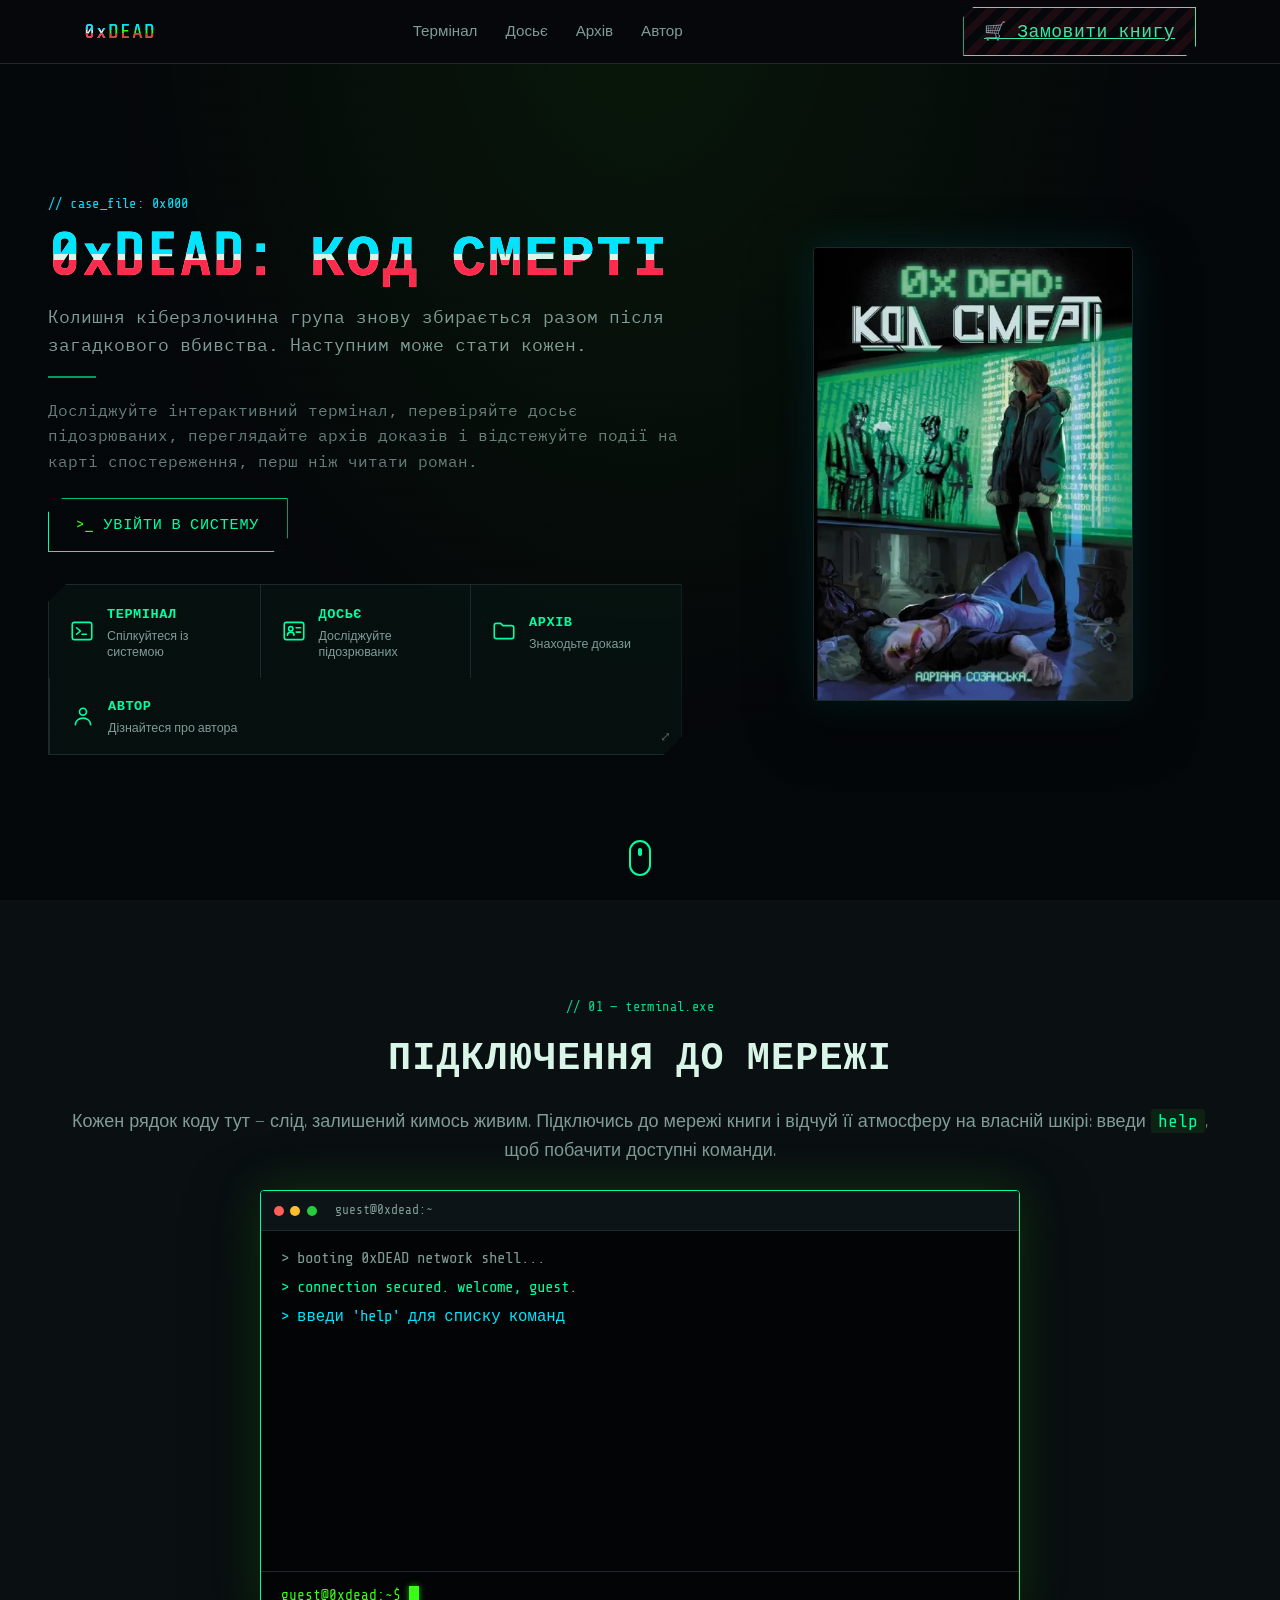
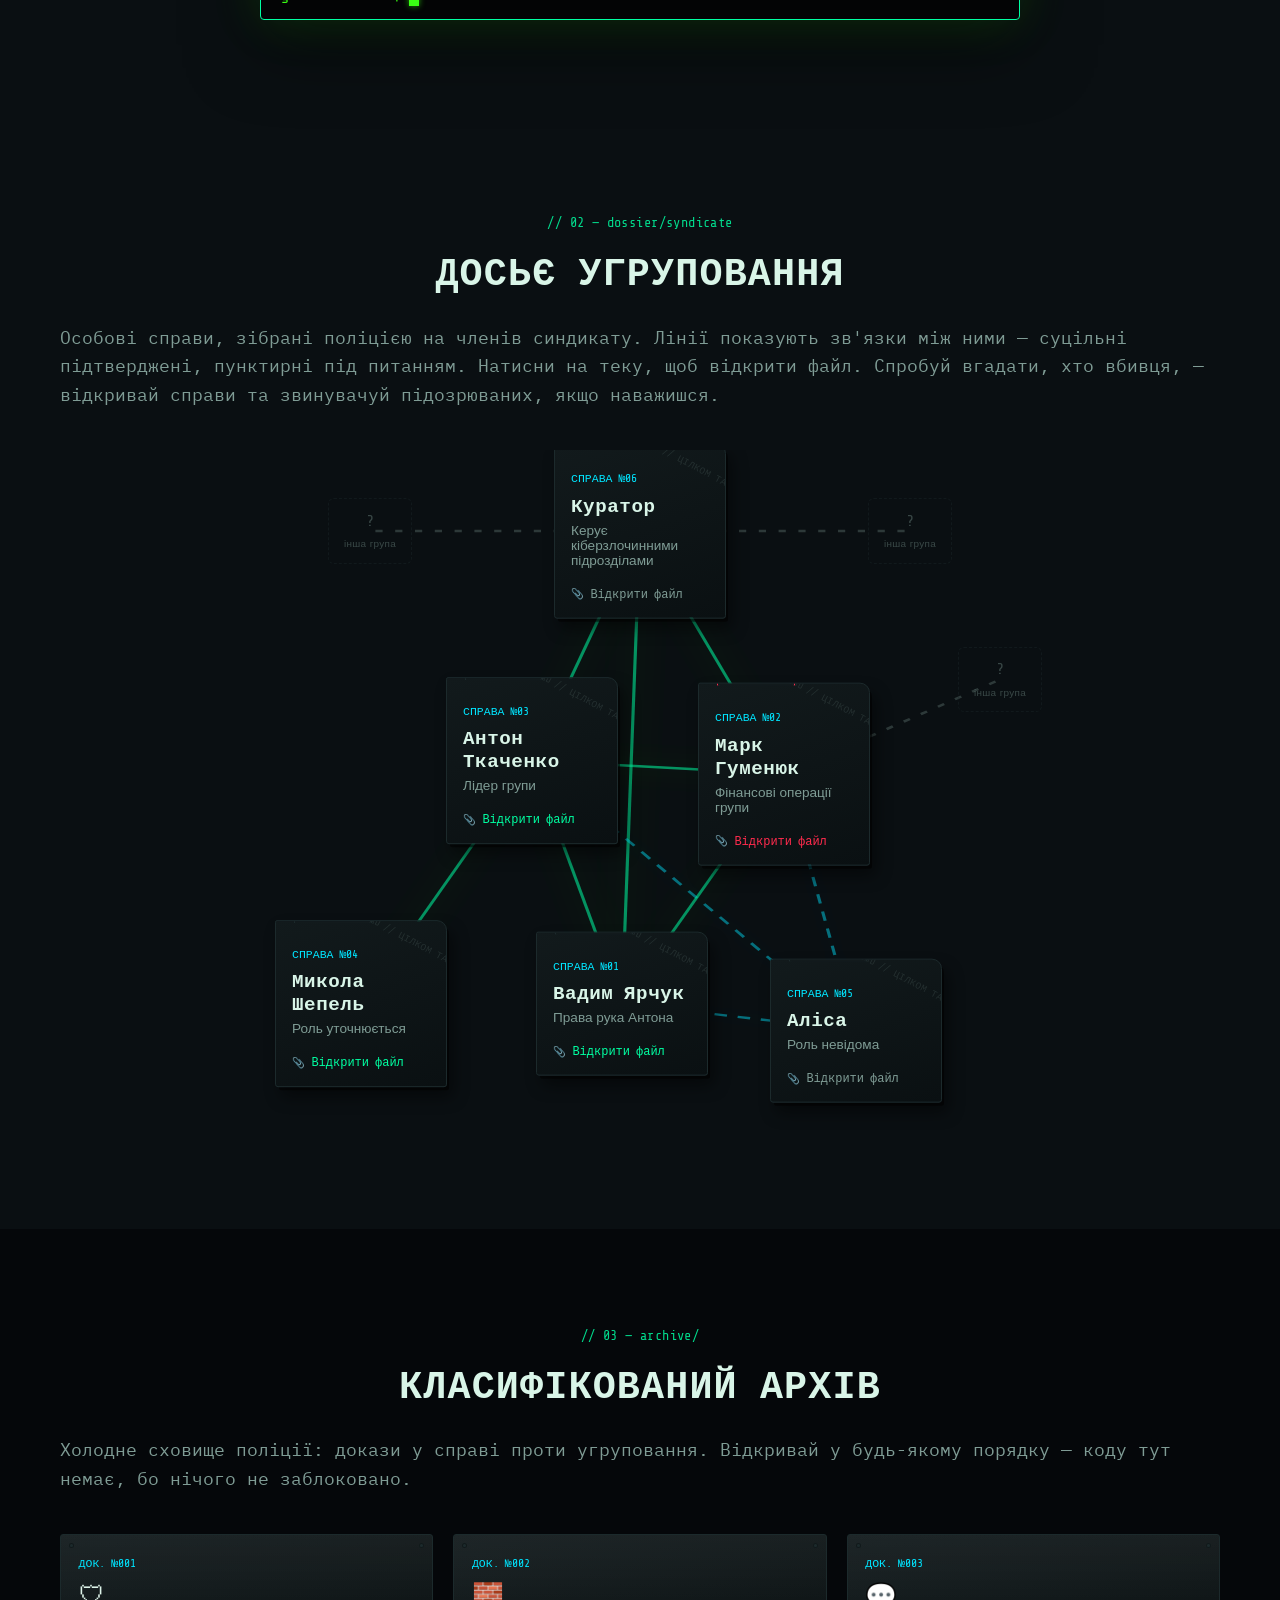
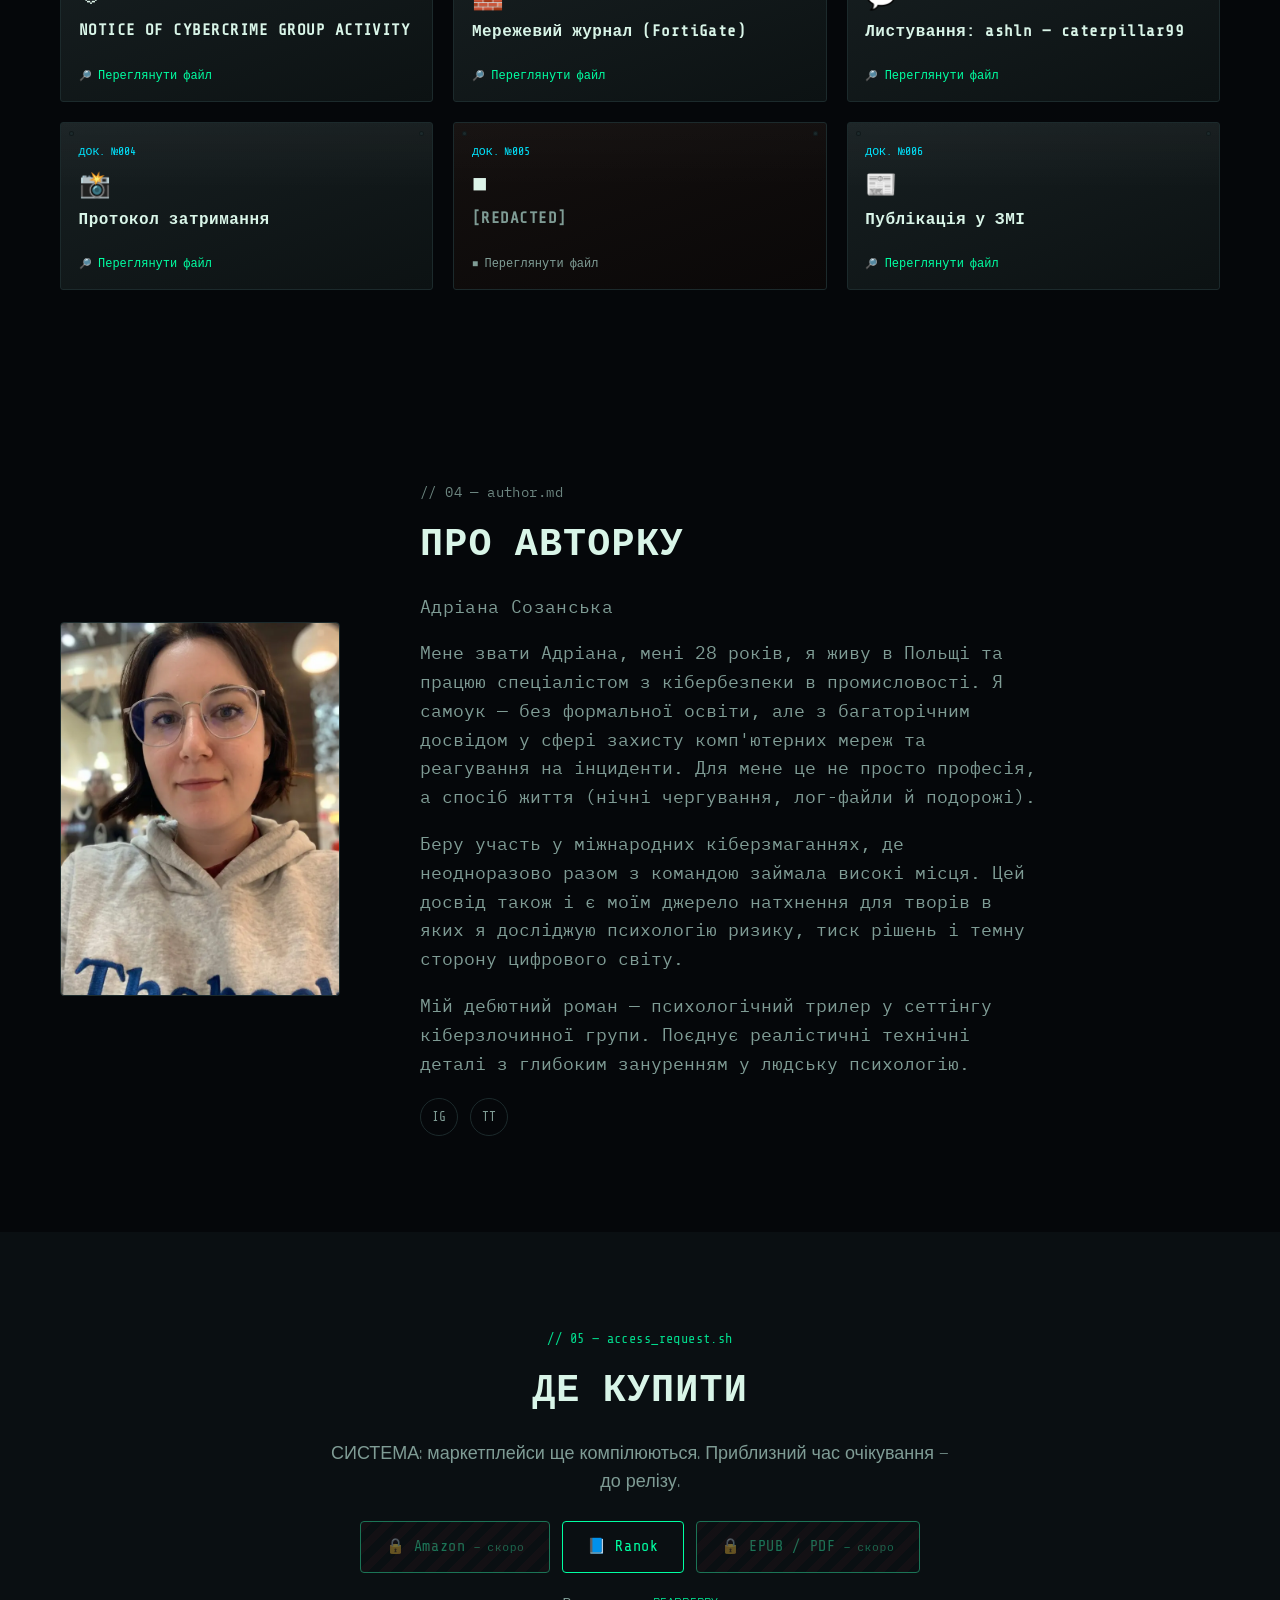
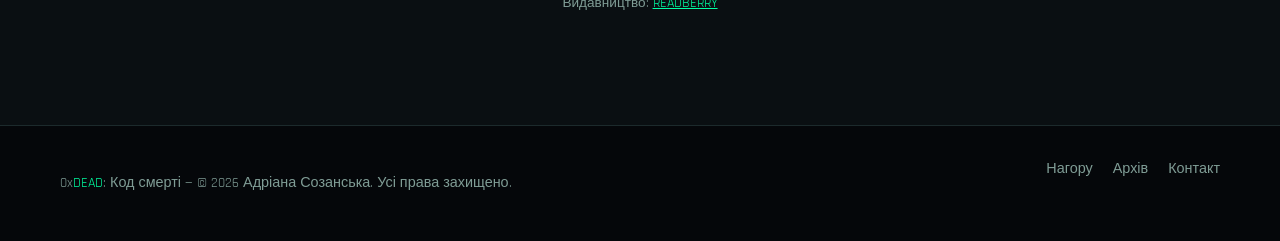
==== index.html @ 8b4f9c3a "Add favicon.ico, PNG, and apple-touch-icon alongside the SVG favicon Rasterized the existing favicon" ====
<!DOCTYPE html>
<html lang="uk">
<head>
<meta charset="UTF-8">
<meta name="viewport" content="width=device-width, initial-scale=1.0">
<title>0xDEAD: Код смерті — Адріана Созанська | Офіційний сайт</title>
<meta name="description" content="Офіційний сайт книги «0xDEAD: Код смерті» авторки Адріани Созанської — інтерактивний термінал, досьє підозрюваних, архів доказів.">

<link rel="canonical" href="https://adrianasozanska.github.io/0XDEAD/">

<meta property="og:type" content="website">
<meta property="og:locale" content="uk_UA">
<meta property="og:url" content="https://adrianasozanska.github.io/0XDEAD/">
<meta property="og:site_name" content="0xDEAD: Код смерті">
<meta property="og:title" content="0xDEAD: Код смерті — Адріана Созанська | Офіційний сайт">
<meta property="og:description" content="Офіційний сайт книги «0xDEAD: Код смерті» авторки Адріани Созанської — інтерактивний термінал, досьє підозрюваних, архів доказів.">
<meta property="og:image" content="https://adrianasozanska.github.io/0XDEAD/assets/img/cover_final.jpeg">

<meta name="twitter:card" content="summary_large_image">
<meta name="twitter:title" content="0xDEAD: Код смерті — Адріана Созанська | Офіційний сайт">
<meta name="twitter:description" content="Офіційний сайт книги «0xDEAD: Код смерті» авторки Адріани Созанської — інтерактивний термінал, досьє підозрюваних, архів доказів.">
<meta name="twitter:image" content="https://adrianasozanska.github.io/0XDEAD/assets/img/cover_final.jpeg">

<script type="application/ld+json">
{
  "@context": "https://schema.org",
  "@type": "Book",
  "name": "0xDEAD: Код смерті",
  "url": "https://adrianasozanska.github.io/0XDEAD/",
  "image": "https://adrianasozanska.github.io/0XDEAD/assets/img/cover_final.jpeg",
  "description": "Психологічний трилер у сеттінгу кіберзлочинної групи. Колишня кіберзлочинна група знову збирається разом після загадкового вбивства.",
  "inLanguage": "uk",
  "genre": "Psychological thriller",
  "author": {
    "@type": "Person",
    "name": "Адріана Созанська",
    "sameAs": [
      "https://www.instagram.com/adriana_sozanska/",
      "https://www.tiktok.com/@adriana_sozanska"
    ]
  },
  "publisher": {
    "@type": "Organization",
    "name": "READBERRY",
    "sameAs": "https://www.instagram.com/readberry_ua/"
  }
}
</script>

<link rel="icon" href="favicon.ico" sizes="any">
<link rel="icon" type="image/svg+xml" href="assets/img/favicon.svg">
<link rel="icon" type="image/png" sizes="32x32" href="assets/img/icon-32.png">
<link rel="icon" type="image/png" sizes="512x512" href="assets/img/icon-512.png">
<link rel="apple-touch-icon" href="assets/img/apple-touch-icon.png">
<link rel="preconnect" href="https://fonts.googleapis.com">
<link rel="preconnect" href="https://fonts.gstatic.com" crossorigin>
<!-- Loaded non-render-blocking: media="print" doesn't apply to screen
     rendering, so the browser fetches it without blocking first paint,
     then onload flips it to "all" once it's ready. display=swap in the
     URL means fallback fonts show immediately either way. -->
<link rel="stylesheet" href="https://fonts.googleapis.com/css2?family=Share+Tech+Mono&family=Rajdhani:wght@400;500;600;700&family=IBM+Plex+Mono:wght@400;500;600&display=swap" media="print" onload="this.media='all'">
<noscript><link rel="stylesheet" href="https://fonts.googleapis.com/css2?family=Share+Tech+Mono&family=Rajdhani:wght@400;500;600;700&family=IBM+Plex+Mono:wght@400;500;600&display=swap"></noscript>
<link rel="stylesheet" href="assets/css/style.css">
</head>
<body>

<a class="skip-link" href="#main">Skip to content</a>

<header class="site-header">
  <nav class="nav" aria-label="Primary">
    <a class="nav__brand glitch" href="#top" data-text="0xDEAD">0x<span>DEAD</span></a>

    <button class="nav__toggle" id="navToggle" aria-expanded="false" aria-controls="navMenu" aria-label="Toggle menu">
      <span></span><span></span><span></span>
    </button>

    <div class="nav__menu" id="navMenu">
      <ul class="nav__links">
        <li><a href="#terminal">Термінал</a></li>
        <li><a href="#dossier">Досьє</a></li>
        <li><a href="#archive">Архів</a></li>
        <li><a href="#author">Автор</a></li>
      </ul>
      <a class="nav__cta is-locked" href="#buy" title="Доступ обмежено до релізу">🛒 Замовити книгу</a>
    </div>
  </nav>
</header>

<main id="main">

  <!-- HERO -->
  <section class="hero" id="top">
    <canvas class="hero__rain" id="rainCanvas" aria-hidden="true"></canvas>
    <div class="hero__scanlines" aria-hidden="true"></div>

    <div class="hero__content">
      <p class="hero__eyebrow">// case_file: 0x000</p>
      <h1 class="glitch" data-text="0xDEAD: КОД СМЕРТІ">0xDEAD: КОД СМЕРТІ</h1>
      <p class="hero__blurb">Колишня кіберзлочинна група знову збирається разом після загадкового вбивства. Наступним може стати кожен.</p>
      <hr class="hero__divider">
      <p class="hero__hint">Досліджуйте інтерактивний термінал, перевіряйте досьє підозрюваних, переглядайте архів доказів і відстежуйте події на карті спостереження, перш ніж читати роман.</p>
      <div class="hero__actions">
        <a href="#terminal" class="hero__cta"><span class="hero__cta-prompt">&gt;_</span> УВІЙТИ В СИСТЕМУ</a>
      </div>

      <div class="hero__features">
        <a class="hero__feature" href="#terminal">
          <svg class="hero__feature-icon" viewBox="0 0 24 24" fill="none" stroke="currentColor" stroke-width="1.5" stroke-linecap="round" stroke-linejoin="round" aria-hidden="true">
            <rect x="3" y="4" width="18" height="16" rx="2"></rect>
            <polyline points="7 9 10.5 12 7 15"></polyline>
            <line x1="12" y1="15" x2="16" y2="15"></line>
          </svg>
          <span class="hero__feature-text">
            <strong>Термінал</strong>
            <small>Спілкуйтеся із системою</small>
          </span>
        </a>
        <a class="hero__feature" href="#dossier">
          <svg class="hero__feature-icon" viewBox="0 0 24 24" fill="none" stroke="currentColor" stroke-width="1.5" stroke-linecap="round" stroke-linejoin="round" aria-hidden="true">
            <rect x="3" y="4" width="18" height="16" rx="2"></rect>
            <circle cx="9" cy="10" r="2"></circle>
            <path d="M6 16c0-1.8 1.4-3 3-3s3 1.2 3 3"></path>
            <line x1="14" y1="9" x2="18" y2="9"></line>
            <line x1="14" y1="13" x2="18" y2="13"></line>
          </svg>
          <span class="hero__feature-text">
            <strong>Досьє</strong>
            <small>Досліджуйте підозрюваних</small>
          </span>
        </a>
        <a class="hero__feature" href="#archive">
          <svg class="hero__feature-icon" viewBox="0 0 24 24" fill="none" stroke="currentColor" stroke-width="1.5" stroke-linecap="round" stroke-linejoin="round" aria-hidden="true">
            <path d="M3 7a2 2 0 0 1 2-2h4l2 2h8a2 2 0 0 1 2 2v8a2 2 0 0 1-2 2H5a2 2 0 0 1-2-2z"></path>
          </svg>
          <span class="hero__feature-text">
            <strong>Архів</strong>
            <small>Знаходьте докази</small>
          </span>
        </a>
        <a class="hero__feature" href="#author">
          <svg class="hero__feature-icon" viewBox="0 0 24 24" fill="none" stroke="currentColor" stroke-width="1.5" stroke-linecap="round" stroke-linejoin="round" aria-hidden="true">
            <circle cx="12" cy="8" r="3.2"></circle>
            <path d="M5 20c0-3.5 3-6 7-6s7 2.5 7 6"></path>
          </svg>
          <span class="hero__feature-text">
            <strong>Автор</strong>
            <small>Дізнайтеся про автора</small>
          </span>
        </a>
      </div>
    </div>

    <div class="hero__cover">
      <div class="cover-frame">
        <picture>
          <source
            srcset="assets/img/cover_final-520.webp 520w, assets/img/cover_final.webp 692w"
            sizes="min(320px, 70vw)"
            type="image/webp">
          <img src="assets/img/cover_final.jpeg" alt="Обкладинка книги 0xDEAD: Код смерті" width="692" height="984" fetchpriority="high">
        </picture>
      </div>
    </div>

    <a class="hero__scroll" href="#terminal" aria-label="Прокрутити вниз">
      <span></span>
    </a>
  </section>

  <!-- TERMINAL -->
  <section class="section section--dark terminal-section" id="terminal">
    <div class="section__inner">
      <p class="section__eyebrow">// 01 — terminal.exe</p>
      <h2 class="section__title">Підключення до мережі</h2>
      <p class="section__lede lede--wide">Кожен рядок коду тут — слід, залишений кимось живим. Підключись до мережі книги і відчуй її атмосферу на власній шкірі: введи <code>help</code>, щоб побачити доступні команди.</p>

      <div class="terminal terminal--featured" id="terminal-window">
        <div class="terminal__bar">
          <span class="terminal__dot terminal__dot--r"></span>
          <span class="terminal__dot terminal__dot--y"></span>
          <span class="terminal__dot terminal__dot--g"></span>
          <span class="terminal__title">guest@0xdead:~</span>
        </div>
        <div class="terminal__body" id="terminalBody" tabindex="0"></div>
        <form class="terminal__form" id="terminalForm" autocomplete="off">
          <span class="terminal__prompt" id="terminalPrompt">guest@0xdead:~$</span>
          <span class="terminal__cursor" id="terminalCursor" aria-hidden="true"></span>
          <input class="terminal__input" id="terminalInput" type="text" aria-label="Термінальна команда" spellcheck="false">
        </form>
      </div>
    </div>
  </section>

  <!-- DOSSIER -->
  <section class="section section--dark" id="dossier">
    <div class="section__inner">
      <p class="section__eyebrow">// 02 — dossier/syndicate</p>
      <h2 class="section__title">Досьє угруповання</h2>
      <p class="section__lede lede--mono lede--wide">Особові справи, зібрані поліцією на членів синдикату. Лінії показують зв'язки між ними — суцільні підтверджені, пунктирні під питанням. Натисни на теку, щоб відкрити файл. Спробуй вгадати, хто вбивця, — відкривай справи та звинувачуй підозрюваних, якщо наважишся.</p>

      <div class="dossier-net" id="dossierNet">
        <div class="dossier-net__stage">
          <svg class="dossier-net__svg" id="dossierNetSvg" viewBox="0 0 100 100" preserveAspectRatio="none" aria-hidden="true"></svg>
          <div class="dossier-net__nodes" id="dossierGrid"></div>
        </div>
      </div>
    </div>
  </section>

  <!-- ARCHIVE -->
  <section class="section" id="archive">
    <div class="section__inner">
      <p class="section__eyebrow">// 03 — archive/</p>
      <h2 class="section__title">Класифікований архів</h2>
      <p class="section__lede lede--mono lede--wide">Холодне сховище поліції: докази у справі проти угруповання. Відкривай у будь-якому порядку — коду тут немає, бо нічого не заблоковано.</p>

      <div class="archive-grid" id="archiveGrid"></div>
    </div>
  </section>

  <div class="archive-modal" id="archiveModal">
    <div class="archive-modal__backdrop" id="archiveBackdrop"></div>
    <div class="archive-modal__panel" id="archivePanel" role="dialog" aria-modal="true" tabindex="-1">
      <button class="archive-modal__close" id="archiveClose" aria-label="Закрити файл">✕</button>
      <button class="archive-modal__nav archive-modal__nav--prev" id="archivePrev" aria-label="Попередній файл">‹</button>
      <button class="archive-modal__nav archive-modal__nav--next" id="archiveNext" aria-label="Наступний файл">›</button>
      <div class="archive-modal__content" id="archiveModalContent"></div>
    </div>
  </div>

  <div class="dossier-modal" id="dossierModal">
    <div class="dossier-modal__backdrop" id="dossierBackdrop"></div>
    <div class="dossier-modal__panel" id="dossierPanel" role="dialog" aria-modal="true" tabindex="-1">
      <button class="dossier-modal__close" id="dossierClose" aria-label="Закрити файл">✕</button>
      <button class="dossier-modal__nav dossier-modal__nav--prev" id="dossierPrev" aria-label="Попередній файл">‹</button>
      <button class="dossier-modal__nav dossier-modal__nav--next" id="dossierNext" aria-label="Наступний файл">›</button>
      <div class="dossier-modal__content" id="dossierModalContent"></div>
    </div>
  </div>

  <div class="accuse-modal" id="accuseModal">
    <div class="accuse-modal__backdrop" id="accuseBackdrop"></div>
    <div class="accuse-modal__panel" id="accusePanel" role="dialog" aria-modal="true" tabindex="-1">
      <button class="accuse-modal__close" id="accuseClose" aria-label="Закрити">✕</button>
      <div class="accuse-modal__step" id="accuseStepConfirm">
        <p class="accuse-modal__eyebrow">// citizen_report.sh</p>
        <h3 class="accuse-modal__title">Подати сигнал про підозру?</h3>
        <p class="accuse-modal__text">Ти впевнений(-а), що <strong id="accuseSuspectName">цей підозрюваний</strong> — вбивця?</p>
        <div class="accuse-modal__actions">
          <button type="button" class="btn btn--primary" id="accuseYes">Так, це він(-вона)</button>
          <button type="button" class="btn btn--ghost" id="accuseNo">Ні, відміна</button>
        </div>
      </div>
      <div class="accuse-modal__step" id="accuseStepResult" hidden>
        <p class="accuse-modal__eyebrow">// system.response</p>
        <h3 class="accuse-modal__title">Не так швидко.</h3>
        <p class="accuse-modal__text">Думаєш, розкрити цю справу так просто? Правду дізнаєшся лише одним способом.</p>
        <a href="#buy" class="btn btn--primary is-locked" id="accuseBuyLink" title="Доступ обмежено до релізу">🔒 Дізнатися правду — замовити книгу</a>
      </div>
    </div>
  </div>

  <div class="file-modal" id="fileModal">
    <div class="file-modal__backdrop" id="fileBackdrop"></div>
    <div class="file-modal__panel" id="filePanel" role="dialog" aria-modal="true" tabindex="-1">
      <button class="file-modal__close" id="fileClose" aria-label="Закрити файл">✕</button>
      <div class="file-modal__header">
        <span class="file-modal__eyebrow" id="fileEyebrow">// recovered file</span>
        <h3 class="file-modal__title" id="fileTitle"></h3>
      </div>
      <div class="file-modal__body" id="fileBody"></div>
    </div>
  </div>

  <div class="map-modal" id="mapModal">
    <div class="map-modal__backdrop" id="mapBackdrop"></div>
    <div class="map-modal__panel" id="mapPanel" role="dialog" aria-modal="true" tabindex="-1">
      <button class="map-modal__close" id="mapClose" aria-label="Закрити карту">✕</button>
      <div class="map-modal__header">
        <span class="map-modal__eyebrow">// mapa.sys — мережа спостереження</span>
        <h3 class="map-modal__title" id="mapTitle">Україна</h3>
        <button class="map-modal__back" id="mapBack" hidden>‹ Назад до карти країни</button>
      </div>
      <div class="map-modal__stage" id="mapStage"></div>
      <p class="map-info" id="mapInfo">Обери місто на карті, щоб наблизити його.</p>
    </div>
  </div>

  <!-- AUTHOR -->
  <section class="section" id="author">
    <div class="section__inner section__inner--split">
      <div class="author__portrait">
        <div class="author__portrait-frame" role="img" aria-label="Портрет авторки — Адріана Созанська"></div>
      </div>
      <div class="author__bio">
        <p class="section__eyebrow">// 04 — author.md</p>
        <h2 class="section__title">Про авторку</h2>
        <p class="author__name">Адріана Созанська</p>
        <p>Мене звати Адріана, мені 28 років, я живу в Польщі та працюю спеціалістом з кібербезпеки в промисловості. Я самоук — без формальної освіти, але з багаторічним досвідом у сфері захисту комп'ютерних мереж та реагування на інциденти. Для мене це не просто професія, а спосіб життя (нічні чергування, лог-файли й подорожі).</p>
        <p>Беру участь у міжнародних кіберзмаганнях, де неодноразово разом з командою займала високі місця. Цей досвід також і є моїм джерело натхнення для творів в яких я досліджую психологію ризику, тиск рішень і темну сторону цифрового світу.</p>
        <p>Мій дебютний роман — психологічний трилер у сеттінгу кіберзлочинної групи. Поєднує реалістичні технічні деталі з глибоким зануренням у людську психологію.</p>
        <div class="author__socials">
          <a href="https://www.instagram.com/adriana_sozanska/" aria-label="Instagram" target="_blank" rel="noopener">IG</a>
          <a href="https://www.tiktok.com/@adriana_sozanska" aria-label="TikTok" target="_blank" rel="noopener">TT</a>
        </div>
      </div>
    </div>
  </section>

  <!-- BUY -->
  <section class="section section--dark" id="buy">
    <div class="section__inner section__inner--center">
      <p class="section__eyebrow">// 05 — access_request.sh</p>
      <h2 class="section__title">Де купити</h2>
      <p class="section__lede">СИСТЕМА: маркетплейси ще компілюються. Приблизний час очікування — до релізу.</p>

      <div class="buy-links">
        <span class="btn btn--ghost btn--disabled is-locked" title="Доступ обмежено до релізу">🔒 Amazon <small>— скоро</small></span>
        <a href="https://www.ranok.com.ua/author/sozanska-adriana-6198.html?srsltid=AYCX9vKYWxGr4-RaDvSctpb7IGcSvH8eP-a-mn5FgnQ5Kt4bJjhAzZmU" class="btn btn--ghost" target="_blank" rel="noopener">📘 Ranok</a>
        <span class="btn btn--ghost btn--disabled is-locked" title="Доступ обмежено до релізу">🔒 EPUB / PDF <small>— скоро</small></span>
      </div>
      <p class="buy-publisher">Видавництво: <a href="https://www.instagram.com/readberry_ua/" target="_blank" rel="noopener">READBERRY</a></p>
    </div>
  </section>

</main>

<footer class="site-footer">
  <div class="site-footer__inner">
    <p>0x<span>DEAD</span>: Код смерті — © 2026 Адріана Созанська. Усі права захищено.</p>
    <div class="site-footer__links">
      <a href="#top">Нагору</a>
      <a href="#archive">Архів</a>
      <a href="#buy">Контакт</a>
    </div>
  </div>
</footer>

<script src="assets/js/archive-data.js"></script>
<script src="assets/js/dossier-data.js"></script>
<script src="assets/js/map-data.js"></script>
<script src="assets/js/game-data.js"></script>
<script src="assets/js/main.js"></script>
</body>
</html>
---- assets/css/style.css ----
/* ==========================================================================
   0xDEAD — promo site styles
   ========================================================================== */

:root {
  --bg: #05070a;
  --bg-alt: #0a0f12;
  --panel: #0d1417;
  --panel-border: #1c2a2c;
  --text: #d9f5e8;
  --text-dim: #7f9c95;
  --green: #39ff14;
  --green-soft: #00ffa2;
  --cyan: #00e5ff;
  --red: #ff2b4d;
  --font-display: 'Share Tech Mono', 'Courier New', monospace;
  --font-body: 'Rajdhani', 'Segoe UI', sans-serif;
  --radius: 4px;
  --max-width: 1160px;
  --nav-height: 64px;
}

*, *::before, *::after { box-sizing: border-box; }

html { scroll-behavior: smooth; scroll-padding-top: var(--nav-height); }

@media (prefers-reduced-motion: reduce) {
  html { scroll-behavior: auto; }
  *, *::before, *::after {
    animation-duration: 0.001ms !important;
    animation-iteration-count: 1 !important;
    transition-duration: 0.001ms !important;
    scroll-behavior: auto !important;
  }
}

body {
  margin: 0;
  background: var(--bg);
  color: var(--text);
  font-family: var(--font-body);
  font-size: 18px;
  line-height: 1.6;
  -webkit-font-smoothing: antialiased;
}

body.no-scroll { overflow: hidden; }

h1, h2, h3, .nav__brand, .section__eyebrow, .hero__eyebrow {
  font-family: var(--font-display);
  letter-spacing: 0.03em;
}

a { color: var(--green-soft); }

img { max-width: 100%; display: block; }

code {
  font-family: var(--font-display);
  background: rgba(57, 255, 20, 0.08);
  color: var(--green-soft);
  padding: 0.1em 0.4em;
  border-radius: 3px;
}

.sr-only {
  position: absolute;
  width: 1px; height: 1px;
  padding: 0; margin: -1px;
  overflow: hidden;
  clip: rect(0,0,0,0);
  white-space: nowrap; border: 0;
}

.skip-link {
  position: absolute;
  left: -999px;
  top: 0;
  background: var(--green);
  color: #000;
  padding: 0.6em 1em;
  z-index: 999;
  font-family: var(--font-display);
}
.skip-link:focus {
  left: 1em;
  top: 1em;
}

:focus-visible {
  outline: 2px solid var(--cyan);
  outline-offset: 2px;
}

/* ---------- layout helpers ---------- */

.section {
  padding: clamp(3rem, 8vw, 6rem) 1.5rem;
}
#terminal, #dossier, #archive, #author {
  /* Jumping to these sections (nav links) lands near the eyebrow
     label instead of at the section's outer edge, which otherwise
     leaves a tall empty gap below the sticky header. A negative
     scroll-margin scrolls past that top padding. */
  scroll-margin-top: calc(-1 * clamp(3rem, 8vw, 6rem));
}
.section--dark { background: var(--bg-alt); }
.section__inner {
  max-width: var(--max-width);
  margin: 0 auto;
}
.section__inner--split {
  display: grid;
  grid-template-columns: 1fr;
  gap: 2.5rem;
  align-items: center;
}
.section__inner--center {
  text-align: center;
  max-width: 640px;
}
@media (min-width: 800px) {
  .section__inner--split { grid-template-columns: 320px 1fr; }
}

.section__eyebrow {
  color: var(--green-soft);
  font-size: 0.85rem;
  margin: 0 0 0.5rem;
  opacity: 0.85;
}
.section__title {
  font-size: clamp(1.6rem, 4vw, 2.4rem);
  margin: 0 0 1.25rem;
  text-transform: uppercase;
  color: var(--text);
}
.section__lede {
  color: var(--text-dim);
  max-width: 640px;
}
.lede--mono {
  font-family: 'IBM Plex Mono', monospace;
}
.lede--wide {
  max-width: 100%;
}

#dossier .section__eyebrow,
#dossier .section__title,
#archive .section__eyebrow,
#archive .section__title {
  text-align: center;
}

/* ---------- buttons ---------- */

.btn {
  display: inline-block;
  font-family: var(--font-display);
  text-decoration: none;
  padding: 0.85em 1.6em;
  border-radius: var(--radius);
  border: 1px solid transparent;
  font-size: 0.95rem;
  letter-spacing: 0.04em;
  transition: transform 0.15s ease, box-shadow 0.15s ease, background 0.15s ease, color 0.15s ease;
  cursor: pointer;
}
.btn--primary {
  background: var(--green);
  color: #04120a;
  box-shadow: 0 0 14px rgba(57,255,20,0.35);
}
.btn--primary:hover, .btn--primary:focus-visible {
  transform: translateY(-2px);
  box-shadow: 0 0 22px rgba(57,255,20,0.55);
}
.btn--ghost {
  background: transparent;
  color: var(--green-soft);
  border-color: var(--green-soft);
}
.btn--ghost:hover, .btn--ghost:focus-visible {
  background: rgba(57,255,20,0.08);
  transform: translateY(-2px);
}

/* "restricted access" vibe for buy/purchase controls ahead of release —
   a hazard-stripe overlay in the site's red accent, reused across the
   nav CTA, hero CTA, and the disabled marketplace buttons below. */
.is-locked {
  position: relative;
  overflow: hidden;
  filter: saturate(0.75);
}
.is-locked::after {
  content: "";
  position: absolute;
  inset: 0;
  background: repeating-linear-gradient(
    135deg,
    rgba(255,43,77,0.1) 0 8px,
    transparent 8px 16px
  );
  pointer-events: none;
}
.is-locked:hover::after, .is-locked:focus-visible::after {
  background: repeating-linear-gradient(
    135deg,
    rgba(255,43,77,0.18) 0 8px,
    transparent 8px 16px
  );
}

/* ---------- header / nav ---------- */

.site-header {
  position: sticky;
  top: 0;
  z-index: 100;
  height: var(--nav-height);
  /* fully solid: any transparency here let content scrolled underneath
     (e.g. the dossier network's bright green cards) show through as a
     blurred sliver right under the bar — a translucent value, even at
     97%, was still visible against this near-black background */
  background: var(--bg);
  backdrop-filter: blur(8px);
  border-bottom: 1px solid var(--panel-border);
}
.nav {
  max-width: var(--max-width);
  margin: 0 auto;
  height: 100%;
  display: flex;
  align-items: center;
  justify-content: space-between;
  padding: 0 1.5rem;
}
.nav__brand {
  display: inline-block;
  font-family: var(--font-display);
  font-size: 1.25rem;
  color: var(--text);
  text-decoration: none;
  letter-spacing: 0.05em;
}
.nav__brand span { color: var(--green); }

.nav__menu {
  display: flex;
  align-items: center;
  gap: 1.5rem;
}
.nav__links {
  list-style: none;
  display: flex;
  align-items: center;
  gap: 1.75rem;
  margin: 0;
  padding: 0;
}
.nav__links a {
  position: relative;
  color: var(--text-dim);
  text-decoration: none;
  font-size: 0.95rem;
  padding-bottom: 4px;
  transition: color 0.15s ease;
}
.nav__links a::after {
  content: "";
  position: absolute;
  left: 0;
  right: 0;
  bottom: -2px;
  height: 2px;
  background: var(--green-soft);
  transform: scaleX(0);
  transform-origin: left;
  transition: transform 0.15s ease;
}
.nav__links a:hover, .nav__links a:focus-visible { color: var(--green-soft); }
.nav__links a:hover::after, .nav__links a:focus-visible::after { transform: scaleX(1); }
.nav__cta {
  display: inline-flex;
  align-items: center;
  gap: 0.45rem;
  border: 1px solid var(--green-soft);
  padding: 0.5em 1.1em;
  font-family: var(--font-display);
  letter-spacing: 0.03em;
  color: var(--green-soft) !important;
  clip-path: polygon(10px 0, 100% 0, 100% calc(100% - 10px), calc(100% - 10px) 100%, 0 100%, 0 10px);
  transition: background 0.15s ease;
}
.nav__cta:hover, .nav__cta:focus-visible { background: rgba(0,255,162,0.08); }
.nav__toggle {
  display: none;
  flex-direction: column;
  gap: 5px;
  background: none;
  border: none;
  cursor: pointer;
  padding: 0.5rem;
}
.nav__toggle span {
  width: 24px;
  height: 2px;
  background: var(--green-soft);
  display: block;
}

@media (min-width: 781px) {
  .nav__menu { flex: 1; }
  .nav__links { flex: 1; justify-content: center; }
}

@media (max-width: 780px) {
  .nav__toggle { display: flex; }
  .nav__menu {
    position: absolute;
    top: var(--nav-height);
    left: 0;
    right: 0;
    background: var(--bg-alt);
    border-bottom: 1px solid var(--panel-border);
    flex-direction: column;
    align-items: flex-start;
    padding: 1.25rem 1.5rem;
    gap: 1.1rem;
    transform: translateY(-8px);
    opacity: 0;
    pointer-events: none;
    transition: opacity 0.18s ease, transform 0.18s ease;
  }
  .nav__links {
    flex-direction: column;
    align-items: flex-start;
    gap: 1.1rem;
  }
  .nav__menu.is-open {
    opacity: 1;
    transform: translateY(0);
    pointer-events: auto;
  }
}

/* ---------- hero ---------- */

.hero {
  position: relative;
  min-height: calc(100svh - var(--nav-height));
  display: grid;
  grid-template-columns: 1fr;
  align-items: center;
  gap: 2rem;
  padding: 3rem 1.5rem 4rem;
  overflow: hidden;
  background: radial-gradient(ellipse at 50% -10%, rgba(57,255,20,0.08), transparent 60%), var(--bg);
}
@media (min-width: 900px) {
  .hero {
    grid-template-columns: 1.1fr 0.9fr;
    padding: 3rem 3rem 4rem;
  }
}

.hero__rain {
  position: absolute;
  inset: 0;
  width: 100%;
  height: 100%;
  opacity: 0.35;
  pointer-events: none;
}
.hero__scanlines {
  position: absolute;
  inset: 0;
  pointer-events: none;
  background: repeating-linear-gradient(
    to bottom,
    rgba(255,255,255,0.025) 0px,
    rgba(255,255,255,0.025) 1px,
    transparent 1px,
    transparent 3px
  );
  mix-blend-mode: overlay;
}

.hero__content { position: relative; z-index: 1; }
.hero__eyebrow {
  color: var(--cyan);
  font-size: 0.85rem;
  margin: 0 0 0.75rem;
}
.hero h1 {
  font-size: clamp(2.1rem, 6vw, 3.6rem);
  line-height: 1.05;
  margin: 0 0 1rem;
  color: var(--text);
}
.hero__blurb {
  color: var(--text-dim);
  max-width: 100%;
  font-family: 'IBM Plex Mono', monospace;
  font-size: 1.1rem;
  line-height: 1.6;
  margin: 0 0 1rem;
  text-align: left;
}

.hero__divider {
  width: 48px;
  height: 2px;
  margin: 0 0 1.25rem;
  border: none;
  background: var(--green-soft);
  opacity: 0.6;
}

.hero__hint {
  color: var(--text-dim);
  max-width: 100%;
  font-family: 'IBM Plex Mono', monospace;
  font-size: 1rem;
  line-height: 1.6;
  margin: 0 0 1.5rem;
  opacity: 0.8;
  text-align: left;
}

.hero__actions {
  display: flex;
  flex-wrap: wrap;
  align-items: center;
  justify-content: flex-start;
  gap: 1.5rem;
  margin-top: 0;
}

.hero__cta {
  position: relative;
  display: inline-flex;
  align-items: center;
  gap: 0.6rem;
  padding: 0.9em 1.8em;
  font-family: var(--font-display);
  font-size: 0.95rem;
  letter-spacing: 0.05em;
  color: var(--green-soft);
  text-decoration: none;
  background: transparent;
  border: 1px solid var(--green-soft);
  clip-path: polygon(14px 0, 100% 0, 100% calc(100% - 14px), calc(100% - 14px) 100%, 0 100%, 0 14px);
  box-shadow: 0 0 16px rgba(0,255,162,0.2);
  transition: box-shadow 0.15s ease, background 0.15s ease, transform 0.15s ease;
}
.hero__cta:hover, .hero__cta:focus-visible {
  background: rgba(0,255,162,0.08);
  box-shadow: 0 0 26px rgba(0,255,162,0.4);
  transform: translateY(-2px);
}
.hero__cta-prompt { color: var(--green); }

.hero__features {
  position: relative;
  display: flex;
  flex-wrap: wrap;
  margin-top: 2rem;
  border: 1px solid var(--panel-border);
  background: rgba(0,255,162,0.03);
  clip-path: polygon(18px 0, 100% 0, 100% calc(100% - 18px), calc(100% - 18px) 100%, 0 100%, 0 18px);
}
.hero__features::after {
  content: "⤢";
  position: absolute;
  right: 0.6rem;
  bottom: 0.4rem;
  color: var(--text-dim);
  font-size: 0.8rem;
  opacity: 0.6;
}
.hero__feature {
  display: flex;
  align-items: center;
  gap: 0.75rem;
  flex: 1 1 160px;
  padding: 1.1rem 1.25rem;
  border-left: 1px solid var(--panel-border);
  text-decoration: none;
  transition: background 0.15s ease;
}
.hero__feature:first-child { border-left: none; }
.hero__feature:hover, .hero__feature:focus-visible { background: rgba(0,255,162,0.06); }
.hero__feature-icon {
  flex: none;
  width: 26px;
  height: 26px;
  color: var(--green-soft);
}
.hero__feature-text {
  display: flex;
  flex-direction: column;
  gap: 0.2rem;
}
.hero__feature-text strong {
  font-family: var(--font-display);
  font-size: 0.85rem;
  letter-spacing: 0.04em;
  color: var(--green-soft);
  text-transform: uppercase;
}
.hero__feature-text small {
  font-size: 0.78rem;
  color: var(--text-dim);
  line-height: 1.3;
}

@media (max-width: 640px) {
  .hero__feature { flex: 1 1 45%; border-left: none; }
}

.hero__scroll {
  position: absolute;
  left: 50%;
  bottom: 1.5rem;
  transform: translateX(-50%);
  width: 22px;
  height: 36px;
  border: 2px solid var(--green-soft);
  border-radius: 12px;
  z-index: 1;
}
.hero__scroll span {
  position: absolute;
  top: 6px;
  left: 50%;
  width: 4px;
  height: 8px;
  background: var(--green-soft);
  border-radius: 2px;
  transform: translateX(-50%) translateY(0);
  animation: scrollDot 1.6s ease-in-out infinite;
  will-change: transform, opacity;
}
@keyframes scrollDot {
  0% { opacity: 1; transform: translateX(-50%) translateY(0); }
  70% { opacity: 0; transform: translateX(-50%) translateY(12px); }
  100% { opacity: 0; transform: translateX(-50%) translateY(0); }
}

/* glitch title */
.glitch {
  position: relative;
}
.glitch::before,
.glitch::after {
  content: attr(data-text);
  position: absolute;
  left: 0; top: 0;
  width: 100%;
  overflow: hidden;
  color: var(--text);
}
.glitch::before {
  color: var(--cyan);
  clip-path: inset(0 0 55% 0);
  animation: glitchTop 3.2s infinite linear alternate-reverse;
}
.glitch::after {
  color: var(--red);
  clip-path: inset(55% 0 0 0);
  animation: glitchBottom 2.6s infinite linear alternate-reverse;
}
@keyframes glitchTop {
  0%, 92%, 100% { transform: translate(0, 0); opacity: 0; }
  93% { transform: translate(-3px, -1px); opacity: 0.8; }
  95% { transform: translate(2px, 1px); opacity: 0.6; }
  97% { transform: translate(-1px, 0); opacity: 0.4; }
}
@keyframes glitchBottom {
  0%, 90%, 100% { transform: translate(0, 0); opacity: 0; }
  91% { transform: translate(3px, 1px); opacity: 0.7; }
  94% { transform: translate(-2px, -1px); opacity: 0.5; }
  96% { transform: translate(1px, 0); opacity: 0.4; }
}

.hero__cover {
  position: relative;
  z-index: 1;
  display: flex;
  flex-direction: column;
  align-items: center;
  gap: 1.25rem;
}
.cover-frame {
  width: min(320px, 70vw);
  border: 1px solid var(--panel-border);
  border-radius: var(--radius);
  box-shadow: 0 0 40px rgba(0,229,255,0.12), 0 20px 60px rgba(0,0,0,0.6);
  overflow: hidden;
}
.cover-frame img {
  width: 100%;
  height: auto;
}

/* ---------- terminal ---------- */

.terminal {
  position: relative;
  border: 1px solid var(--panel-border);
  border-radius: var(--radius);
  background: #030405;
  box-shadow: 0 0 30px rgba(57,255,20,0.08);
  overflow: hidden;
  margin-top: 1.5rem;
}

.terminal-section .section__eyebrow,
.terminal-section .section__title,
.terminal-section .section__lede {
  text-align: center;
}
.terminal-section .section__lede {
  max-width: 62ch;
  margin-left: auto;
  margin-right: auto;
}
.terminal-section .section__lede.lede--wide {
  max-width: 100%;
}
.terminal--featured {
  max-width: 760px;
  margin-left: auto;
  margin-right: auto;
  border-color: var(--green-soft);
  box-shadow: 0 0 50px rgba(57,255,20,0.16), 0 25px 70px rgba(0,0,0,0.5);
}
.terminal--featured .terminal__body {
  height: 340px;
  font-size: 0.98rem;
}
.terminal__bar {
  display: flex;
  align-items: center;
  gap: 0.4rem;
  padding: 0.6rem 0.8rem;
  background: var(--panel);
  border-bottom: 1px solid var(--panel-border);
}
.terminal__dot { width: 10px; height: 10px; border-radius: 50%; display: inline-block; }
.terminal__dot--r { background: #ff5f56; }
.terminal__dot--y { background: #ffbd2e; }
.terminal__dot--g { background: #27c93f; }
.terminal__title {
  margin-left: 0.75rem;
  font-family: var(--font-display);
  font-size: 0.8rem;
  color: var(--text-dim);
}
.terminal__body {
  padding: 1rem 1.25rem;
  height: 240px;
  overflow-y: auto;
  font-family: var(--font-display);
  font-size: 0.9rem;
  color: var(--green-soft);
  white-space: pre-wrap;
  line-height: 1.5;
}
.terminal__body p { margin: 0 0 0.35em; }
.terminal__body .t-dim { color: var(--text-dim); }
.terminal__body .t-cyan { color: var(--cyan); }
.terminal__body .t-red { color: var(--red); }
.terminal__matrix {
  position: absolute;
  background: #000;
}
.terminal__form {
  display: flex;
  align-items: center;
  gap: 0.5rem;
  padding: 0.75rem 1.25rem;
  border-top: 1px solid var(--panel-border);
}
.terminal__prompt {
  font-family: var(--font-display);
  color: var(--green);
  font-size: 0.9rem;
}
.terminal__input {
  flex: 1;
  background: transparent;
  border: none;
  color: var(--text);
  font-family: var(--font-display);
  font-size: 0.9rem;
}
@media (max-width: 780px) {
  /* iOS Safari zooms the whole page in on focus when an input's font-size
     is under 16px — that zoom is what reads as the page "jumping" when
     the keyboard opens. Bumping just the input (and the prompt beside it,
     so they still line up) to 16px avoids triggering it. */
  .terminal__input, .terminal__prompt { font-size: 16px; }
}
.terminal__input:focus { outline: none; }
.terminal__input.is-caret-hidden { caret-color: transparent; }
.terminal__cursor {
  display: inline-block;
  width: 0.55em;
  height: 1.1em;
  flex-shrink: 0;
  background: var(--green);
  box-shadow: 0 0 6px rgba(57,255,20,0.6);
  animation: termCursorBlink 1s step-end infinite;
}
.terminal__cursor.is-hidden { display: none; }
@keyframes termCursorBlink { 50% { opacity: 0; } }

/* ---------- archive: evidence cold storage ---------- */

.archive-grid {
  display: grid;
  grid-template-columns: repeat(3, 1fr);
  gap: 1.25rem;
  margin-top: 2.5rem;
}
@media (max-width: 860px) {
  .archive-grid { grid-template-columns: repeat(2, 1fr); }
}
@media (max-width: 560px) {
  .archive-grid { grid-template-columns: 1fr; }
}

/* Each tile reads as a locker drawer front, not a locked puzzle piece:
   a brushed-metal plate with rivet corners, a tag, an icon, and a plain
   "view" hint — nothing here is blurred or gated. */
.case-file {
  position: relative;
  border: 1px solid var(--panel-border);
  border-radius: 3px;
  background:
    linear-gradient(180deg, rgba(255,255,255,0.03), transparent 40%),
    linear-gradient(160deg, #171f21, #0c1213);
  padding: 1.4rem 1.1rem 1.1rem;
  cursor: pointer;
  text-align: left;
  color: var(--text);
  min-height: 168px;
  display: flex;
  flex-direction: column;
  transition: border-color 0.15s ease, transform 0.15s ease, box-shadow 0.15s ease;
}
.case-file::before,
.case-file::after {
  content: "";
  position: absolute;
  top: 0.5rem;
  width: 5px;
  height: 5px;
  border-radius: 50%;
  background: var(--panel-border);
  box-shadow: 0 0 0 1px rgba(0,0,0,0.4) inset;
}
.case-file::before { left: 0.5rem; }
.case-file::after { right: 0.5rem; }
.case-file:hover, .case-file:focus-visible {
  border-color: var(--green-soft);
  transform: translateY(-3px);
  box-shadow: 0 10px 26px rgba(0,0,0,0.4), 0 0 18px rgba(57,255,20,0.12);
}
.case-file__id {
  font-family: var(--font-display);
  font-size: 0.72rem;
  color: var(--cyan);
  display: block;
  margin-bottom: 0.7rem;
}
.case-file__icon {
  font-size: 1.6rem;
  margin-bottom: 0.6rem;
  filter: grayscale(0.2);
}
.case-file__title {
  font-family: var(--font-display);
  font-size: 1rem;
  line-height: 1.35;
  margin: 0 0 auto;
  flex: 1;
}
.case-file__hint {
  display: inline-flex;
  align-items: center;
  gap: 0.4rem;
  font-family: var(--font-display);
  font-size: 0.75rem;
  color: var(--green-soft);
  margin-top: 1rem;
}
.case-file__hint::before { content: "🔎"; font-size: 0.85em; }

.case-file--redacted {
  background:
    linear-gradient(180deg, rgba(255,255,255,0.02), transparent 40%),
    linear-gradient(160deg, #14100f, #0a0808);
}
.case-file--redacted .case-file__title { color: var(--text-dim); }
.case-file--redacted .case-file__hint { color: var(--text-dim); }
.case-file--redacted .case-file__hint::before { content: "■"; }

/* ---------- dossier: network diagram ---------- */

/* Same fixed-viewBox + percent-positioned-HTML pattern as the terminal map
   (see .map-view / fitMapView() in main.js): the SVG's 0-100 viewBox and
   the folder cards' left/top percentages scale together, so connection
   lines always meet their cards regardless of the stage's pixel size.
   min-width + overflow-x:auto keeps the 8-node diagram legible instead of
   crushing it on narrow viewports — it scrolls horizontally there instead. */
.dossier-net {
  margin-top: 2.5rem;
  overflow-x: auto;
  padding-bottom: 0.5rem;
}
.dossier-net__stage {
  position: relative;
  width: 100%;
  min-width: 720px;
  max-width: 900px;
  aspect-ratio: 4 / 3;
  margin: 0 auto;
}
.dossier-net__svg {
  position: absolute;
  inset: 0;
  width: 100%;
  height: 100%;
}
.dossier-net__nodes { position: absolute; inset: 0; }

.dossier-link {
  stroke: var(--green-soft);
  stroke-width: 0.35;
  opacity: 0.55;
  filter: drop-shadow(0 0 2px rgba(57,255,20,0.35));
}
.dossier-link--unconfirmed {
  stroke: var(--cyan);
  stroke-dasharray: 1.4 1.2;
  opacity: 0.45;
  filter: drop-shadow(0 0 2px rgba(0,229,255,0.3));
}
.dossier-link--ghost {
  stroke: var(--text-dim);
  stroke-dasharray: 0.8 1.4;
  opacity: 0.3;
  filter: none;
}

.dossier-ghost {
  position: absolute;
  transform: translate(-50%, -50%);
  width: 84px;
  display: flex;
  flex-direction: column;
  align-items: center;
  justify-content: center;
  gap: 0.2rem;
  padding: 0.6rem 0.4rem;
  border: 1px dashed var(--panel-border);
  border-radius: 6px;
  opacity: 0.4;
  text-align: center;
}
.dossier-ghost span {
  font-family: var(--font-display);
  font-size: 1rem;
  color: var(--text-dim);
}
.dossier-ghost small {
  font-size: 0.62rem;
  color: var(--text-dim);
  letter-spacing: 0.03em;
}

.dossier-card {
  position: absolute;
  transform: translate(-50%, -50%);
  display: block;
  width: 172px;
  text-align: left;
  border: 1px solid var(--panel-border);
  border-radius: 2px 10px 3px 3px;
  background: linear-gradient(160deg, #121a1c, #0a1012);
  padding: 1.7rem 1rem 1rem;
  cursor: pointer;
  color: var(--text);
  overflow: hidden;
  box-shadow:
    3px 4px 0 -1px rgba(0,0,0,0.55),
    6px 10px 16px rgba(0,0,0,0.45);
  transition: transform 0.2s ease, box-shadow 0.2s ease, border-color 0.2s ease;
  z-index: 1;
}
.dossier-card::before {
  content: "";
  position: absolute;
  top: -13px;
  left: 18px;
  width: 78px;
  height: 15px;
  background: #121a1c;
  border: 1px solid var(--panel-border);
  border-bottom: none;
  border-radius: 4px 4px 0 0;
}
.dossier-card::after {
  content: "0xDEAD // ЦІЛКОМ ТАЄМНО";
  position: absolute;
  right: -34px;
  top: 14px;
  width: 140px;
  font-family: var(--font-display);
  font-size: 0.6rem;
  letter-spacing: 0.04em;
  color: rgba(127, 156, 149, 0.18);
  transform: rotate(28deg);
  pointer-events: none;
  text-align: center;
}
.dossier-card:hover, .dossier-card:focus-visible {
  /* no position shift here (no transform, no margin) — moving the box
     at all on :hover, by any mechanism, made Chromium mis-stack this
     element against the sticky header: a card sitting partly under the
     nav bar stayed hidden behind it even with a much higher z-index,
     every time hover nudged its position. Border/shadow-only feedback
     plus z-index sidesteps that entirely, so the full card is always
     visible once hovered/focused, wherever it sits on scroll. */
  border-color: var(--green-soft);
  box-shadow:
    4px 6px 0 -1px rgba(0,0,0,0.6),
    8px 14px 24px rgba(0,0,0,0.5),
    0 0 22px rgba(57,255,20,0.16);
  z-index: 150;
}

.dossier-card__id {
  display: block;
  font-family: var(--font-display);
  font-size: 0.72rem;
  color: var(--cyan);
  margin-bottom: 0.6rem;
}
.dossier-card__name {
  font-family: var(--font-display);
  font-size: 1.2rem;
  margin: 0 0 0.3rem;
}
.dossier-card__role {
  display: block;
  font-size: 0.85rem;
  color: var(--text-dim);
  margin-bottom: 1.1rem;
}
.dossier-card__hint {
  display: inline-flex;
  align-items: center;
  gap: 0.4rem;
  font-family: var(--font-display);
  font-size: 0.75rem;
  color: var(--green-soft);
}
.dossier-card__hint::before { content: "📎"; font-size: 0.85em; }

.dossier-card--deceased .dossier-card__hint {
  color: var(--red);
}
.dossier-card--deceased::before { border-color: var(--red); }
.dossier-card--redacted .dossier-card__hint {
  color: var(--text-dim);
}

/* ---------- dossier: file-opening modal ---------- */

.dossier-modal {
  position: fixed;
  inset: 0;
  z-index: 200;
  display: none;
  align-items: center;
  justify-content: center;
}
.dossier-modal.is-active { display: flex; }

.dossier-modal__backdrop {
  position: absolute;
  inset: 0;
  background: rgba(2,4,5,0.8);
  backdrop-filter: blur(3px);
  opacity: 0;
  transition: opacity 0.3s ease;
}
.dossier-modal.is-visible .dossier-modal__backdrop { opacity: 1; }

.dossier-modal__panel {
  position: fixed;
  background: linear-gradient(160deg, #131c1e, #070b0c);
  border: 1px solid var(--green-soft);
  border-radius: 6px;
  box-shadow: 0 30px 80px rgba(0,0,0,0.65), 0 0 50px rgba(57,255,20,0.14);
  overflow: hidden;
  transform-origin: top left;
  will-change: transform;
  transition: transform 0.5s cubic-bezier(0.22, 0.9, 0.24, 1);
}
.dossier-modal__panel:focus { outline: none; }

.dossier-modal__close {
  position: absolute;
  top: 0.85rem;
  right: 0.85rem;
  width: 34px;
  height: 34px;
  border-radius: 50%;
  border: 1px solid var(--panel-border);
  background: rgba(5,7,10,0.6);
  color: var(--text-dim);
  font-family: var(--font-display);
  font-size: 1rem;
  cursor: pointer;
  z-index: 2;
  transition: border-color 0.15s ease, color 0.15s ease;
}
.dossier-modal__close:hover, .dossier-modal__close:focus-visible {
  border-color: var(--green-soft);
  color: var(--green-soft);
}

.dossier-modal__nav {
  position: absolute;
  top: 50%;
  transform: translateY(-50%);
  width: 40px;
  height: 40px;
  border-radius: 50%;
  border: 1px solid var(--panel-border);
  background: rgba(5,7,10,0.6);
  color: var(--green-soft);
  font-family: var(--font-display);
  font-size: 1.3rem;
  line-height: 1;
  cursor: pointer;
  z-index: 2;
  transition: border-color 0.15s ease, transform 0.15s ease;
}
.dossier-modal__nav:hover, .dossier-modal__nav:focus-visible { border-color: var(--green-soft); }
.dossier-modal__nav--prev { left: 0.6rem; }
.dossier-modal__nav--next { right: 0.6rem; }

.dossier-modal__content {
  height: 100%;
  overflow-y: auto;
  padding: 1.75rem 1.75rem 2rem;
  transition: opacity 0.16s ease, transform 0.16s ease;
}
.dossier-modal__content.is-swapping {
  opacity: 0;
  transform: translateX(10px);
}

.dossier-modal__header {
  position: relative;
  margin-bottom: 0.6rem;
}

.dossier-modal__stamp {
  font-family: var(--font-display);
  font-size: 0.68rem;
  color: var(--cyan);
  letter-spacing: 0.04em;
  opacity: 0.75;
}

.dossier-modal__signature {
  position: absolute;
  top: 0.4rem;
  right: 2.5rem;
  display: flex;
  flex-direction: column;
  align-items: flex-end;
  gap: 0.15rem;
  text-align: right;
  font-family: var(--font-display);
}
.dossier-modal__signature-top {
  display: flex;
  align-items: center;
  gap: 0.35rem;
  font-size: 0.72rem;
  color: var(--green-soft);
  white-space: nowrap;
}
.dossier-modal__signature-check { font-weight: bold; }
.dossier-modal__signature-meta {
  font-size: 0.68rem;
  color: var(--text-dim);
  opacity: 0.8;
}
.dossier-modal__signature-hash {
  font-family: 'IBM Plex Mono', monospace;
  font-size: 0.62rem;
  color: var(--text-dim);
  opacity: 0.5;
  max-width: 220px;
  word-break: break-all;
}

.dossier-modal__case {
  font-family: var(--font-display);
  font-size: 0.8rem;
  color: var(--cyan);
  display: block;
  margin-bottom: 0.6rem;
}
.dossier-modal__name {
  font-family: var(--font-display);
  font-size: clamp(1.4rem, 4vw, 1.9rem);
  margin: 0 0 0.6rem;
}
.dossier-modal__role {
  display: inline-block;
  color: var(--text-dim);
  font-size: 0.82rem;
  padding: 0.3em 0.75em;
  margin: 0 0 1.5rem;
  border: 1px solid var(--panel-border);
  border-radius: 3px;
  background: rgba(255,255,255,0.04);
}

.dossier-modal__body {
  display: flex;
  gap: 1.5rem;
  flex-wrap: wrap;
}
.dossier-modal__photo-col {
  flex-shrink: 0;
  width: 140px;
}
.dossier-modal__photo {
  position: relative;
  width: 140px;
  height: 176px;
  border: 1px solid var(--panel-border);
  border-radius: 4px;
  overflow: hidden;
  background:
    linear-gradient(135deg, rgba(57,255,20,0.12), rgba(0,229,255,0.07)),
    repeating-linear-gradient(45deg, rgba(255,255,255,0.03) 0 2px, transparent 2px 6px);
}
.dossier-modal__photo img {
  width: 100%;
  height: 100%;
  object-fit: cover;
}
.dossier-modal__photo-missing {
  position: absolute;
  inset: 0;
  display: flex;
  flex-direction: column;
  align-items: center;
  justify-content: center;
  gap: 0.3rem;
  background: #0a0a0a;
  text-align: center;
  padding: 0.5rem;
}
.dossier-modal__photo-missing span {
  font-family: var(--font-display);
  font-size: 0.62rem;
  letter-spacing: 0.03em;
  color: var(--text-dim);
  opacity: 0.7;
}
.dossier-modal__photo-corner {
  position: absolute;
  width: 12px;
  height: 12px;
  border-color: var(--green-soft);
  opacity: 0.8;
}
.dossier-modal__photo-corner--tl { top: 4px; left: 4px; border-top: 2px solid; border-left: 2px solid; }
.dossier-modal__photo-corner--tr { top: 4px; right: 4px; border-top: 2px solid; border-right: 2px solid; }
.dossier-modal__photo-corner--bl { bottom: 4px; left: 4px; border-bottom: 2px solid; border-left: 2px solid; }
.dossier-modal__photo-corner--br { bottom: 4px; right: 4px; border-bottom: 2px solid; border-right: 2px solid; }
.dossier-modal__details { flex: 1; min-width: 220px; }

.dossier-modal__details-top {
  display: flex;
  flex-wrap: wrap;
  align-items: flex-start;
  justify-content: space-between;
  gap: 0.5rem 0.75rem;
  margin-bottom: 1rem;
}

.dossier-status {
  display: inline-block;
  font-family: var(--font-display);
  font-size: 0.78rem;
  letter-spacing: 0.03em;
  padding: 0.3em 0.7em;
  border-radius: 3px;
  margin-bottom: 0;
  border: 1px solid currentColor;
}
.dossier-status--active { color: var(--green-soft); }
.dossier-status--deceased { color: var(--red); }
.dossier-status--redacted { color: var(--text-dim); }

.dossier-modal__note {
  color: var(--text-dim);
  font-size: 0.98rem;
  line-height: 1.6;
  margin: 0;
  padding: 0.55rem 0;
  border-bottom: 1px solid var(--panel-border);
}
.dossier-modal__note:last-child { border-bottom: none; }

.dossier-modal__comment {
  margin-top: 0.75rem;
  padding: 0.6rem 0.65rem;
  width: 140px;
  border: 1px solid var(--panel-border);
  border-radius: 4px;
  background: rgba(255,255,255,0.02);
  color: var(--text-dim);
  font-size: 0.74rem;
  line-height: 1.45;
}
.dossier-modal__comment strong { color: var(--text); display: block; margin-bottom: 0.2rem; }

.dossier-modal__photo--deceased::after {
  content: "ПОМЕР";
  position: absolute;
  left: 50%;
  top: 50%;
  transform: translate(-50%, -50%) rotate(-16deg);
  border: 2px solid var(--red);
  color: var(--red);
  font-family: var(--font-display);
  font-size: 0.72rem;
  padding: 0.25em 0.45em;
  white-space: nowrap;
  background: rgba(5,7,10,0.7);
}

.redaction {
  height: 1em;
  border-radius: 2px;
  background: repeating-linear-gradient(
    90deg,
    #000 0px, #000 6px,
    #0a0d0f 6px, #0a0d0f 8px
  );
  margin: 0.6rem 0;
}
.redaction:nth-child(1) { width: 92%; }
.redaction:nth-child(2) { width: 68%; }
.redaction:nth-child(3) { width: 78%; }
.dossier-modal__redacted-note {
  font-family: var(--font-display);
  font-size: 0.85rem;
  color: var(--text-dim);
  margin-top: 0.9rem;
}
.dossier-accuse-btn {
  display: flex;
  align-items: center;
  gap: 0.5rem;
  flex: none;
  margin-left: auto;
  white-space: nowrap;
  padding: 0.5em 0.9em;
  background: rgba(255,43,77,0.12);
  border: 1px solid var(--red);
  border-radius: var(--radius);
  color: var(--red);
  font-family: var(--font-display);
  font-weight: 700;
  font-size: 0.74rem;
  letter-spacing: 0.04em;
  text-transform: uppercase;
  text-align: left;
  cursor: pointer;
  box-shadow: 0 0 12px rgba(255,43,77,0.25);
  transition: background 0.15s ease, box-shadow 0.15s ease, transform 0.15s ease;
}
.dossier-accuse-btn__icon {
  flex: none;
  width: 10px;
  height: 10px;
  border-radius: 2px;
  background: var(--red);
  box-shadow: 0 0 6px rgba(255,43,77,0.8);
}
.dossier-accuse-btn:hover, .dossier-accuse-btn:focus-visible {
  background: rgba(255,43,77,0.22);
  box-shadow: 0 0 20px rgba(255,43,77,0.45);
  transform: translateY(-1px);
}

@media (max-width: 640px) {
  .dossier-modal__nav { width: 34px; height: 34px; font-size: 1.1rem; }
  .dossier-modal__nav--prev { left: 0.3rem; }
  .dossier-modal__nav--next { right: 0.3rem; }
  .dossier-modal__body { flex-direction: column; }
  .dossier-modal__photo-col { width: auto; }
  .dossier-modal__photo { width: 96px; height: 120px; }
  .dossier-modal__comment { width: 100%; font-size: 0.88rem; padding: 0.8rem 0.9rem; }
  .dossier-modal__header { margin-bottom: 1.1rem; }
  .dossier-modal__signature {
    position: static;
    margin-top: 0.5rem;
    align-items: flex-start;
    text-align: left;
  }
}

/* ---------- "accuse the suspect" popup ---------- */

.accuse-modal {
  position: fixed;
  inset: 0;
  z-index: 250;
  display: none;
  align-items: center;
  justify-content: center;
}
.accuse-modal.is-active { display: flex; }

.accuse-modal__backdrop {
  position: absolute;
  inset: 0;
  background: rgba(2,4,5,0.85);
  backdrop-filter: blur(3px);
  opacity: 0;
  transition: opacity 0.25s ease;
}
.accuse-modal.is-visible .accuse-modal__backdrop { opacity: 1; }

.accuse-modal__panel {
  position: relative;
  z-index: 1;
  width: min(420px, 90vw);
  padding: 2rem 1.75rem;
  background: linear-gradient(160deg, #141b1d, #070b0c);
  border: 1px solid var(--red);
  border-radius: 6px;
  box-shadow: 0 30px 80px rgba(0,0,0,0.65), 0 0 40px rgba(255,43,77,0.18);
  opacity: 0;
  transform: scale(0.94);
  transition: opacity 0.25s ease, transform 0.25s ease;
}
.accuse-modal.is-visible .accuse-modal__panel {
  opacity: 1;
  transform: scale(1);
}
.accuse-modal__panel:focus { outline: none; }

.accuse-modal__close {
  position: absolute;
  top: 0.75rem;
  right: 0.75rem;
  width: 30px;
  height: 30px;
  border-radius: 50%;
  border: 1px solid var(--panel-border);
  background: rgba(5,7,10,0.6);
  color: var(--text-dim);
  font-family: var(--font-display);
  cursor: pointer;
  transition: border-color 0.15s ease, color 0.15s ease;
}
.accuse-modal__close:hover, .accuse-modal__close:focus-visible {
  border-color: var(--red);
  color: var(--red);
}

.accuse-modal__eyebrow {
  margin: 0 0 0.6rem;
  font-family: var(--font-display);
  font-size: 0.75rem;
  color: var(--cyan);
}
.accuse-modal__title {
  margin: 0 0 0.9rem;
  font-family: var(--font-display);
  font-size: 1.3rem;
  color: var(--text);
}
.accuse-modal__text {
  margin: 0 0 1.5rem;
  color: var(--text-dim);
  line-height: 1.5;
}
.accuse-modal__text strong { color: var(--red); font-weight: 600; }
.accuse-modal__actions {
  display: flex;
  flex-wrap: wrap;
  gap: 0.75rem;
}
#accuseBuyLink { width: 100%; text-align: center; }

/* ---------- archive: evidence-viewer modal ---------- */
/* Same chrome as .dossier-modal (backdrop/panel/close/nav/FLIP transition),
   duplicated under its own archive-modal__* names per this codebase's
   per-modal convention (see .dossier-modal, .map-modal, .file-modal). */

.archive-modal {
  position: fixed;
  inset: 0;
  z-index: 200;
  display: none;
  align-items: center;
  justify-content: center;
}
.archive-modal.is-active { display: flex; }

.archive-modal__backdrop {
  position: absolute;
  inset: 0;
  background: rgba(2,4,5,0.8);
  backdrop-filter: blur(3px);
  opacity: 0;
  transition: opacity 0.3s ease;
}
.archive-modal.is-visible .archive-modal__backdrop { opacity: 1; }

.archive-modal__panel {
  position: fixed;
  background: linear-gradient(160deg, #131c1e, #070b0c);
  border: 1px solid var(--green-soft);
  border-radius: 6px;
  box-shadow: 0 30px 80px rgba(0,0,0,0.65), 0 0 50px rgba(57,255,20,0.14);
  overflow: hidden;
  transform-origin: top left;
  will-change: transform;
  transition: transform 0.5s cubic-bezier(0.22, 0.9, 0.24, 1);
}
.archive-modal__panel:focus { outline: none; }

.archive-modal__close {
  position: absolute;
  top: 0.85rem;
  right: 0.85rem;
  width: 34px;
  height: 34px;
  border-radius: 50%;
  border: 1px solid var(--panel-border);
  background: rgba(5,7,10,0.6);
  color: var(--text-dim);
  font-family: var(--font-display);
  font-size: 1rem;
  cursor: pointer;
  z-index: 2;
  transition: border-color 0.15s ease, color 0.15s ease;
}
.archive-modal__close:hover, .archive-modal__close:focus-visible {
  border-color: var(--green-soft);
  color: var(--green-soft);
}

.archive-modal__nav {
  position: absolute;
  top: 50%;
  transform: translateY(-50%);
  width: 40px;
  height: 40px;
  border-radius: 50%;
  border: 1px solid var(--panel-border);
  background: rgba(5,7,10,0.6);
  color: var(--green-soft);
  font-family: var(--font-display);
  font-size: 1.3rem;
  line-height: 1;
  cursor: pointer;
  z-index: 2;
  transition: border-color 0.15s ease, transform 0.15s ease;
}
.archive-modal__nav:hover, .archive-modal__nav:focus-visible { border-color: var(--green-soft); }
.archive-modal__nav--prev { left: 0.6rem; }
.archive-modal__nav--next { right: 0.6rem; }

.archive-modal__content {
  height: 100%;
  overflow-y: auto;
  padding: 0 1.75rem 2rem;
  transition: opacity 0.16s ease, transform 0.16s ease;
}
.archive-modal__content.is-swapping {
  opacity: 0;
  transform: translateX(10px);
}

.archive-modal__header {
  position: sticky;
  top: 0;
  z-index: 1;
  padding: 2.75rem 0 0.9rem;
  background: linear-gradient(160deg, #131c1e, #0d1416 85%);
  border-bottom: 1px solid rgba(255,255,255,0.06);
}
.archive-modal__stamp {
  display: block;
  font-family: var(--font-display);
  font-size: 0.68rem;
  color: var(--cyan);
  letter-spacing: 0.04em;
  opacity: 0.75;
  margin-bottom: 0.5rem;
}
.archive-modal__tag {
  font-family: var(--font-display);
  font-size: 0.8rem;
  color: var(--cyan);
  display: block;
  margin-bottom: 0.6rem;
}
.archive-modal__label {
  font-family: var(--font-display);
  font-size: clamp(1.15rem, 3.4vw, 1.5rem);
  margin: 0;
}
.archive-modal__body { margin-top: 1.5rem; }

@media (max-width: 640px) {
  .archive-modal__nav { width: 34px; height: 34px; font-size: 1.1rem; }
  .archive-modal__nav--prev { left: 0.3rem; }
  .archive-modal__nav--next { right: 0.3rem; }
}

/* -- per-document looks -- */

.archive-doc { color: var(--text); }

/* RED NOTICE */
.archive-doc--notice { font-family: 'IBM Plex Mono', monospace; }
.notice__bar {
  position: relative;
  display: flex;
  align-items: center;
  justify-content: space-between;
  gap: 0.75rem;
  overflow: hidden;
  background: linear-gradient(160deg, #3a0f16, #170608);
  border: 1px solid var(--red);
  border-radius: 4px;
  padding: 0.8rem 1.1rem;
  margin-bottom: 1rem;
}
.notice__bar::before {
  content: "";
  position: absolute;
  inset: 0;
  background: repeating-linear-gradient(
    135deg,
    rgba(255,255,255,0.05) 0 10px,
    transparent 10px 20px
  );
  pointer-events: none;
}
.notice__flag {
  position: relative;
  display: flex;
  align-items: center;
  gap: 0.5rem;
  font-family: var(--font-body);
  font-weight: 600;
  font-size: 1rem;
  letter-spacing: 0.02em;
  color: var(--text);
}
.notice__flag-emblem {
  width: 20px;
  height: 20px;
  flex: none;
  color: rgba(255,255,255,0.85);
}
.notice__type {
  position: relative;
  padding: 0.3em 0.9em;
  font-family: var(--font-display);
  font-weight: 700;
  font-size: 1.1rem;
  letter-spacing: 0.06em;
  color: #ff8fa3;
  white-space: nowrap;
}
.notice__type-corner {
  position: absolute;
  width: 10px;
  height: 10px;
  border-color: #ff8fa3;
  opacity: 0.85;
}
.notice__type-corner--tl { top: 0; left: 0; border-top: 1px dashed; border-left: 1px dashed; }
.notice__type-corner--br { bottom: 0; right: 0; border-bottom: 1px dashed; border-right: 1px dashed; }
.notice__ref {
  font-family: var(--font-display);
  font-size: 0.78rem;
  color: var(--text-dim);
  margin: 0 0 0.4rem;
}
.notice__subject {
  font-size: clamp(1.05rem, 2.8vw, 1.3rem);
  margin: 0 0 1.1rem;
  line-height: 1.4;
}
.notice__aliases-label,
.notice__charges-label,
.notice__section-label {
  display: block;
  font-family: var(--font-display);
  font-size: 0.78rem;
  color: var(--cyan);
  margin-bottom: 0.5rem;
}
.notice__section-head {
  display: flex;
  flex-wrap: wrap;
  align-items: center;
  justify-content: space-between;
  gap: 0.6rem;
  margin-bottom: 0.5rem;
}
.notice__section-head .notice__section-label { margin-bottom: 0; }
.notice__section { margin-bottom: 1.1rem; }
.notice__section p {
  margin: 0 0 0.5rem;
  font-size: 0.9rem;
  line-height: 1.6;
  color: var(--text-dim);
}
.notice__section p:last-child { margin-bottom: 0; }

.notice__id-grid {
  display: grid;
  grid-template-columns: repeat(auto-fit, minmax(200px, 1fr));
  gap: 1rem;
  margin-bottom: 1rem;
}
.notice__id-tile {
  position: relative;
  padding: 1rem;
  border: 1px solid var(--panel-border);
  border-radius: 4px;
  background: rgba(0,229,255,0.03);
}
.notice__id-tile--alert {
  border-color: var(--red);
  background: rgba(255,43,77,0.05);
}
.notice__id-corner {
  position: absolute;
  width: 12px;
  height: 12px;
  border-color: var(--cyan);
  opacity: 0.8;
}
.notice__id-tile--alert .notice__id-corner { border-color: var(--red); }
.notice__id-corner--tl { top: 4px; left: 4px; border-top: 2px solid; border-left: 2px solid; }
.notice__id-corner--tr { top: 4px; right: 4px; border-top: 2px solid; border-right: 2px solid; }
.notice__id-corner--bl { bottom: 4px; left: 4px; border-bottom: 2px solid; border-left: 2px solid; }
.notice__id-corner--br { bottom: 4px; right: 4px; border-bottom: 2px solid; border-right: 2px solid; }
.notice__id-icon {
  display: block;
  width: 28px;
  height: 28px;
  margin-bottom: 0.6rem;
  color: var(--cyan);
}
.notice__id-tile--alert .notice__id-icon { color: var(--red); }
.notice__id-label {
  display: block;
  font-size: 0.68rem;
  letter-spacing: 0.03em;
  color: var(--text-dim);
  opacity: 0.8;
  margin-bottom: 0.3rem;
}
.notice__id-value {
  display: block;
  font-size: 0.88rem;
  color: var(--text);
  line-height: 1.4;
}
.notice__id-value--big {
  font-family: var(--font-display);
  font-size: 1.3rem;
  font-weight: 700;
  letter-spacing: 0.03em;
  color: var(--red);
}
.notice__id-note {
  margin: 0.5rem 0 0;
  font-size: 0.76rem;
  color: var(--text-dim);
  opacity: 0.85;
  line-height: 1.4;
}
.notice__sector-list {
  display: flex;
  flex-wrap: wrap;
  gap: 0.4rem;
  margin-top: 0.6rem;
}
.notice__sector {
  font-size: 0.72rem;
  padding: 0.3em 0.6em;
  border: 1px solid var(--panel-border);
  border-radius: 3px;
  color: var(--text-dim);
  background: rgba(255,255,255,0.03);
}
.notice__count-badge {
  position: absolute;
  top: 0.9rem;
  right: 0.9rem;
  font-family: var(--font-display);
  font-weight: 700;
  font-size: 1rem;
  color: var(--cyan);
  border: 1px solid var(--cyan);
  border-radius: 50%;
  width: 2.4em;
  height: 2.4em;
  display: flex;
  align-items: center;
  justify-content: center;
}
.notice__status-banner {
  display: inline-block;
  flex: none;
  white-space: nowrap;
  padding: 0.35em 0.7em;
  border: 1px solid var(--red);
  border-radius: 4px;
  background: rgba(255,43,77,0.08);
  color: var(--red);
  font-family: var(--font-display);
  font-weight: 700;
  font-size: 0.68rem;
  letter-spacing: 0.03em;
  box-shadow: 0 0 10px rgba(255,43,77,0.2);
}
.notice__alias-list {
  display: flex;
  flex-wrap: wrap;
  gap: 0.5rem;
  margin-bottom: 1.1rem;
}
.notice__alias {
  font-family: var(--font-display);
  font-size: 0.82rem;
  border: 1px solid var(--panel-border);
  border-radius: 3px;
  padding: 0.25em 0.6em;
  color: var(--green-soft);
  background: rgba(57,255,20,0.05);
}
.notice__charges ul {
  margin: 0 0 1.1rem;
  padding-left: 1.2rem;
  color: var(--text-dim);
  font-size: 0.82rem;
  line-height: 1.5;
}
.notice__warning {
  font-family: var(--font-display);
  font-size: 0.78rem;
  line-height: 1.6;
  color: var(--red);
  border: 1px dashed var(--red);
  border-radius: 4px;
  padding: 0.75rem 0.9rem;
}

/* Modus Operandi diagram (RaaS flow + attack chain + extortion cards) */
.modus-icon { width: 20px; height: 20px; flex: none; }
.modus-intro {
  font-weight: 600;
  color: var(--text);
  margin: 0 0 0.9rem;
}

.modus-raas { margin-bottom: 1.5rem; }
.modus-raas__caption {
  text-align: center;
  font-size: 0.82rem;
  color: var(--text-dim);
  margin: 0 0 0.75rem;
}
.modus-raas__row {
  display: flex;
  align-items: center;
  justify-content: center;
  flex-wrap: wrap;
  gap: 0.6rem;
}
.modus-raas__box {
  position: relative;
  display: flex;
  align-items: center;
  gap: 0.5rem;
  padding: 0.6rem 0.9rem;
  border: 1px solid var(--cyan);
  border-radius: 4px;
  background: rgba(0,229,255,0.05);
  color: var(--cyan);
  font-size: 0.82rem;
  white-space: nowrap;
}
.modus-raas__box--victim {
  border-color: var(--red);
  background: rgba(255,43,77,0.05);
  color: var(--red);
}
.modus-raas__box::before,
.modus-raas__box::after {
  content: "";
  position: absolute;
  width: 8px;
  height: 8px;
  border-color: inherit;
  opacity: 0.8;
}
.modus-raas__box::before { top: 3px; left: 3px; border-top: 1px solid; border-left: 1px solid; }
.modus-raas__box::after { bottom: 3px; right: 3px; border-bottom: 1px solid; border-right: 1px solid; }
.modus-raas__arrow {
  font-size: 1.3rem;
  line-height: 1;
  color: var(--green-soft);
}
.modus-raas__arrow--red { color: var(--red); }
.modus-raas__arrow-col {
  display: flex;
  flex-direction: column;
  align-items: center;
  gap: 0.2rem;
  max-width: 110px;
}
.modus-raas__arrow-caption {
  font-size: 0.66rem;
  color: var(--text-dim);
  text-align: center;
  line-height: 1.3;
}

.modus-chain__caption {
  font-size: 0.82rem;
  color: var(--cyan);
  letter-spacing: 0.03em;
  margin: 0 0 0.9rem;
}
.modus-chain {
  display: flex;
  align-items: flex-start;
  justify-content: center;
  flex-wrap: wrap;
  gap: 0.5rem;
  margin-bottom: 1.5rem;
}
.modus-chain__step {
  display: flex;
  flex-direction: column;
  align-items: center;
  gap: 0.6rem;
  width: 120px;
}
.modus-chain__tile {
  position: relative;
  display: flex;
  align-items: center;
  justify-content: center;
  gap: 0.4rem;
  width: 100%;
  min-height: 56px;
  padding: 0.6rem;
  border: 1px solid var(--cyan);
  border-radius: 4px;
  background: rgba(0,229,255,0.04);
  color: var(--cyan);
}
.modus-chain__tile::before,
.modus-chain__tile::after {
  content: "";
  position: absolute;
  width: 8px;
  height: 8px;
  border-color: var(--cyan);
  opacity: 0.8;
}
.modus-chain__tile::before { top: 3px; left: 3px; border-top: 1px solid; border-left: 1px solid; }
.modus-chain__tile::after { bottom: 3px; right: 3px; border-bottom: 1px solid; border-right: 1px solid; }
.modus-chain__title {
  margin: 0;
  text-align: center;
  font-size: 0.78rem;
  color: var(--text-dim);
  line-height: 1.3;
}
.modus-chain__arrow {
  align-self: center;
  color: var(--cyan);
  font-size: 1.5rem;
  opacity: 0.7;
  margin-top: 1.4rem;
}

.modus-bottom {
  display: grid;
  grid-template-columns: repeat(auto-fit, minmax(220px, 1fr));
  gap: 1rem;
  margin-bottom: 1.25rem;
}
.modus-bottom__box {
  padding: 1rem;
  border: 1px solid var(--panel-border);
  border-radius: 4px;
  background: rgba(255,255,255,0.02);
}
.modus-bottom__box--alert {
  border-color: var(--red);
  background: rgba(255,43,77,0.04);
}
.modus-bottom__title {
  margin: 0 0 0.75rem;
  font-size: 0.82rem;
  font-weight: 700;
  color: var(--text);
}
.modus-bottom__box--alert .modus-bottom__title { color: var(--red); }
.modus-bottom__list {
  list-style: none;
  margin: 0 0 0.75rem;
  padding: 0;
  display: flex;
  flex-direction: column;
  gap: 0.5rem;
}
.modus-bottom__list li {
  display: flex;
  align-items: center;
  gap: 0.5rem;
  font-size: 0.85rem;
  color: var(--text-dim);
}
.modus-bottom__list .modus-icon { color: var(--cyan); }
.modus-bottom__list--alert .modus-icon { color: var(--red); }
.modus-bottom__note {
  margin: 0;
  font-size: 0.78rem;
  color: var(--text-dim);
  opacity: 0.85;
  line-height: 1.4;
}
.modus-bottom__heartbeat {
  display: flex;
  align-items: center;
  gap: 0.6rem;
  margin-bottom: 0.9rem;
  color: var(--red);
}
.modus-bottom__heartbeat .modus-icon:first-child { width: 48px; height: 28px; }
.modus-laundering {
  font-size: 0.9rem;
  line-height: 1.6;
  color: var(--text-dim);
}

@media (max-width: 640px) {
  .modus-raas__row { gap: 0.9rem; }
  .modus-raas__arrow { transform: rotate(90deg); }
}

/* Mugshot / booking protocol */
.archive-doc--mugshot {
  display: flex;
  gap: 1.5rem;
  flex-wrap: wrap;
}
.mugshot__photo {
  position: relative;
  flex-shrink: 0;
  width: 150px;
  height: 190px;
  border: 1px solid var(--panel-border);
  border-radius: 2px;
  display: flex;
  align-items: center;
  justify-content: center;
  overflow: hidden;
  background:
    repeating-linear-gradient(to bottom, rgba(255,255,255,0.05) 0 1px, transparent 1px 19px),
    linear-gradient(160deg, #2a2e30, #14171818);
}
.mugshot__photo img {
  width: 100%;
  height: 100%;
  object-fit: cover;
}
.mugshot__photo span {
  font-family: var(--font-display);
  font-size: 0.62rem;
  color: var(--text-dim);
  text-align: center;
  padding: 0 0.5rem;
}
.mugshot__plate { flex: 1; min-width: 220px; }
.mugshot__plate p {
  margin: 0 0 0.6rem;
  font-size: 0.95rem;
  color: var(--text-dim);
}
.mugshot__plate strong { color: var(--text); font-weight: 600; }
.mugshot__note {
  margin-top: 1rem;
  padding-top: 0.9rem;
  border-top: 1px dashed var(--panel-border);
  font-style: italic;
}

/* Telegram-like chat log */
.chat__header {
  font-family: var(--font-display);
  font-size: 0.85rem;
  color: var(--cyan);
  margin-bottom: 1rem;
}
.chat__log { display: flex; flex-direction: column; gap: 0.6rem; }
.chat__msg {
  max-width: 78%;
  padding: 0.55em 0.8em;
  border-radius: 12px;
  position: relative;
}
.chat__msg--left {
  align-self: flex-start;
  background: var(--panel);
  border: 1px solid var(--panel-border);
  border-bottom-left-radius: 3px;
}
.chat__msg--right {
  align-self: flex-end;
  background: rgba(57,255,20,0.1);
  border: 1px solid rgba(57,255,20,0.25);
  border-bottom-right-radius: 3px;
}
.chat__author {
  display: block;
  font-family: var(--font-display);
  font-size: 0.68rem;
  color: var(--cyan);
  margin-bottom: 0.2rem;
}
.chat__msg p { margin: 0; font-size: 0.95rem; line-height: 1.4; }
.chat__time {
  display: block;
  text-align: right;
  font-size: 0.65rem;
  color: var(--text-dim);
  margin-top: 0.3rem;
}

/* News article capture */
.archive-doc--news {
  background: #e9e6df;
  color: #1b1b1a;
  border-radius: 4px;
  padding: 1.5rem 1.5rem 1.75rem;
}
.news__masthead {
  font-family: var(--font-display);
  font-weight: 700;
  font-size: 1.1rem;
  letter-spacing: 0.05em;
  border-bottom: 3px solid #1b1b1a;
  padding-bottom: 0.5rem;
  margin-bottom: 0.6rem;
}
.news__meta {
  font-family: var(--font-display);
  font-size: 0.72rem;
  text-transform: uppercase;
  letter-spacing: 0.05em;
  color: #6b6b63;
  margin: 0 0 0.9rem;
}
.news__headline {
  font-size: clamp(1.15rem, 3vw, 1.45rem);
  line-height: 1.3;
  margin: 0 0 0.6rem;
}
.news__byline {
  font-size: 0.8rem;
  color: #6b6b63;
  font-style: italic;
  margin: 0 0 1rem;
}
.news__paragraph {
  font-size: 0.95rem;
  line-height: 1.65;
  margin: 0 0 0.9rem;
  color: #2a2a27;
}

/* FortiGate-style firewall log */
.firewall__header {
  font-family: var(--font-display);
  font-size: 0.85rem;
  color: var(--cyan);
  margin-bottom: 0.9rem;
}
.firewall__log {
  font-family: var(--font-display);
  font-size: 0.72rem;
  line-height: 1.7;
  color: var(--green-soft);
  background: #05070a;
  border: 1px solid var(--panel-border);
  border-radius: 4px;
  padding: 1rem;
  overflow-x: auto;
  white-space: pre;
}

@keyframes timelineLineIn {
  to { opacity: 1; transform: translateY(0); }
}

/* game evidence file viewer (transfer_log / ledger_fragment) — same
   fixed-modal chrome as the archive/dossier modals, with a table
   instead of a log stream */
.file-modal {
  position: fixed;
  inset: 0;
  z-index: 200;
  display: none;
  align-items: center;
  justify-content: center;
}
.file-modal.is-active { display: flex; }

.file-modal__backdrop {
  position: absolute;
  inset: 0;
  background: rgba(2,4,5,0.82);
  backdrop-filter: blur(3px);
  opacity: 0;
  transition: opacity 0.3s ease;
}
.file-modal.is-visible .file-modal__backdrop { opacity: 1; }

.file-modal__panel {
  position: fixed;
  display: flex;
  flex-direction: column;
  background: linear-gradient(160deg, #0d1416, #05080a);
  border: 1px solid var(--green-soft);
  border-radius: 6px;
  box-shadow: 0 30px 80px rgba(0,0,0,0.65), 0 0 50px rgba(57,255,20,0.14);
  overflow: hidden;
  transform-origin: top left;
  will-change: transform;
  transition: transform 0.5s cubic-bezier(0.22, 0.9, 0.24, 1);
}
.file-modal__panel:focus { outline: none; }

.file-modal__close {
  position: absolute;
  top: 0.85rem;
  right: 0.85rem;
  width: 34px;
  height: 34px;
  border-radius: 50%;
  border: 1px solid var(--panel-border);
  background: rgba(5,7,10,0.6);
  color: var(--text-dim);
  font-family: var(--font-display);
  font-size: 1rem;
  cursor: pointer;
  z-index: 3;
  transition: border-color 0.15s ease, color 0.15s ease;
}
.file-modal__close:hover, .file-modal__close:focus-visible {
  border-color: var(--green-soft);
  color: var(--green-soft);
}

.file-modal__header {
  padding: 1.5rem 3.25rem 0.9rem 1.5rem;
  flex-shrink: 0;
}
.file-modal__eyebrow {
  display: block;
  font-family: var(--font-display);
  font-size: 0.75rem;
  color: var(--cyan);
  margin-bottom: 0.4rem;
}
.file-modal__title {
  font-family: var(--font-display);
  font-size: 1.1rem;
  margin: 0;
  color: var(--text);
}

.file-modal__body {
  position: relative;
  flex: 1;
  min-height: 0;
  margin: 0 1.5rem 1.5rem;
  padding: 1rem 1.25rem;
  border: 1px solid var(--panel-border);
  border-radius: 4px;
  background: #030405;
  overflow: auto;
}
.file-modal__note {
  margin: 0 0 0.9rem;
  font-family: var(--font-display);
  font-size: 0.78rem;
  color: var(--text-dim);
}
.file-modal__table {
  width: 100%;
  border-collapse: collapse;
  font-family: var(--font-display);
  font-size: 0.8rem;
  white-space: nowrap;
}
.file-modal__table th {
  text-align: left;
  padding: 0.5em 0.9em;
  color: var(--cyan);
  border-bottom: 1px solid var(--panel-border);
}
.file-modal__table td {
  padding: 0.5em 0.9em;
  color: var(--green-soft);
  border-bottom: 1px solid rgba(255,255,255,0.05);
}
.file-modal__row {
  opacity: 0;
  transform: translateY(4px);
  animation: timelineLineIn 0.3s ease forwards;
}
.file-modal__row.is-flagged td {
  color: var(--red);
  background: rgba(255,43,77,0.08);
}
.file-modal__footnote {
  margin: 0.9rem 0 0;
  padding-top: 0.9rem;
  border-top: 1px dashed var(--panel-border);
  font-family: var(--font-display);
  font-size: 0.78rem;
  font-style: italic;
  color: var(--text-dim);
}

/* intercepted-comms style metadata block, shown above a chat log when
   the file is a log/intercept rather than a plain conversation */
.file-modal__meta {
  margin: 0 0 1rem;
  padding-bottom: 0.9rem;
  border-bottom: 1px dashed var(--panel-border);
}
.file-modal__meta-title {
  margin: 0 0 0.6rem;
  font-family: var(--font-display);
  font-size: 0.8rem;
  font-weight: 700;
  letter-spacing: 0.03em;
  color: var(--red);
}
.file-modal__meta-fields p {
  margin: 0 0 0.3rem;
  font-family: var(--font-display);
  font-size: 0.75rem;
  color: var(--text-dim);
}
.file-modal__meta-fields p:last-child { margin-bottom: 0; }

/* final_note — "connection problem" corrupted-file viewer: faint matrix
   rain behind the recovered text, a scrambling block of noise standing
   in for the corrupted remainder, and error toasts popping up at random
   while the file stays open. All of it is skipped under reduced motion,
   which gets a single static "[ДАНІ ПОШКОДЖЕНО]" line instead. */
.file-modal__glitch-canvas {
  position: absolute;
  inset: 0;
  width: 100%;
  height: 100%;
  opacity: 0.5;
  pointer-events: none;
}
.file-modal__glitch-content {
  position: relative;
  z-index: 1;
}
.file-modal__glitch-text {
  margin: 0 0 1rem;
  color: var(--text);
  font-size: 0.92rem;
  line-height: 1.6;
  white-space: pre-line;
}
.file-modal__glitch-signature {
  margin: -0.4rem 0 1rem;
  text-align: right;
  font-family: var(--font-display);
  font-size: 1.15rem;
  font-weight: 700;
  letter-spacing: 0.08em;
  color: var(--green-soft);
  text-shadow: 0 0 12px rgba(0,255,162,0.55);
}
.file-modal__glitch-scramble {
  margin: 0.9rem 0 0;
  padding: 0.75rem 0.9rem;
  border: 1px dashed rgba(255,43,77,0.4);
  border-radius: 4px;
  background: rgba(255,43,77,0.05);
  font-family: var(--font-display);
  font-size: 0.72rem;
  line-height: 1.6;
  color: var(--red);
  opacity: 0.75;
  white-space: pre;
  overflow: hidden;
}
.file-modal__glitch-toast {
  position: absolute;
  z-index: 2;
  padding: 0.3em 0.7em;
  border: 1px solid var(--red);
  border-radius: 3px;
  background: rgba(10,3,5,0.9);
  color: var(--red);
  font-family: var(--font-display);
  font-size: 0.68rem;
  letter-spacing: 0.03em;
  white-space: nowrap;
  pointer-events: none;
  animation: glitchToastPop 1.7s ease forwards;
}
@keyframes glitchToastPop {
  0% { opacity: 0; transform: translateY(3px) scale(0.96); }
  12% { opacity: 1; transform: translateY(0) scale(1); }
  82% { opacity: 1; }
  100% { opacity: 0; }
}

@media (max-width: 640px) {
  .file-modal__header { padding: 1.1rem 3rem 0.6rem 1.1rem; }
  .file-modal__body { margin-left: 1rem; margin-right: 1rem; }
  .file-modal__table { font-size: 0.72rem; }
}

/* ---------- map ---------- */

.map-modal {
  position: fixed;
  inset: 0;
  z-index: 200;
  display: none;
  align-items: center;
  justify-content: center;
}
.map-modal.is-active { display: flex; }

.map-modal__backdrop {
  position: absolute;
  inset: 0;
  background: rgba(2,4,5,0.82);
  backdrop-filter: blur(3px);
  opacity: 0;
  transition: opacity 0.3s ease;
}
.map-modal.is-visible .map-modal__backdrop { opacity: 1; }

.map-modal__panel {
  position: fixed;
  display: flex;
  flex-direction: column;
  background: linear-gradient(160deg, #0d1416, #05080a);
  border: 1px solid var(--green-soft);
  border-radius: 6px;
  box-shadow: 0 30px 80px rgba(0,0,0,0.65), 0 0 50px rgba(57,255,20,0.14);
  overflow: hidden;
  transform-origin: top left;
  will-change: transform;
  transition: transform 0.5s cubic-bezier(0.22, 0.9, 0.24, 1);
}
.map-modal__panel:focus { outline: none; }

.map-modal__close {
  position: absolute;
  top: 0.85rem;
  right: 0.85rem;
  width: 34px;
  height: 34px;
  border-radius: 50%;
  border: 1px solid var(--panel-border);
  background: rgba(5,7,10,0.6);
  color: var(--text-dim);
  font-family: var(--font-display);
  font-size: 1rem;
  cursor: pointer;
  z-index: 3;
  transition: border-color 0.15s ease, color 0.15s ease;
}
.map-modal__close:hover, .map-modal__close:focus-visible {
  border-color: var(--green-soft);
  color: var(--green-soft);
}

.map-modal__header {
  padding: 1.5rem 3.25rem 0.9rem 1.5rem;
  flex-shrink: 0;
}
.map-modal__eyebrow {
  display: block;
  font-family: var(--font-display);
  font-size: 0.75rem;
  color: var(--cyan);
  margin-bottom: 0.4rem;
}
.map-modal__title {
  font-family: var(--font-display);
  font-size: 1.3rem;
  margin: 0;
  color: var(--text);
}
.map-modal__back {
  margin-top: 0.65rem;
  background: none;
  border: 1px solid var(--panel-border);
  color: var(--green-soft);
  font-family: var(--font-display);
  font-size: 0.78rem;
  padding: 0.35em 0.8em;
  border-radius: 3px;
  cursor: pointer;
}
.map-modal__back:hover, .map-modal__back:focus-visible { border-color: var(--green-soft); }

.map-modal__stage {
  position: relative;
  flex: 1;
  min-height: 0;
  margin: 0 1.5rem 1rem;
  border: 1px solid var(--panel-border);
  border-radius: 4px;
  background:
    radial-gradient(ellipse at 50% 30%, rgba(57,255,20,0.07), transparent 60%),
    repeating-linear-gradient(0deg, rgba(57,255,20,0.05) 0 1px, transparent 1px 34px),
    repeating-linear-gradient(90deg, rgba(57,255,20,0.05) 0 1px, transparent 1px 34px),
    #060a0b;
  overflow: visible;
}

.map-view { position: absolute; }
.map-svg { position: absolute; inset: 0; width: 100%; height: 100%; }
.map-outline {
  fill: rgba(57,255,20,0.07);
  stroke: var(--green-soft);
  stroke-width: 0.4;
  filter: drop-shadow(0 0 3px rgba(57,255,20,0.4));
}

.map-district-path {
  fill: rgba(57,255,20,0.07);
  stroke: var(--green-soft);
  stroke-width: 0.3;
}
.map-district-path--alt {
  fill: rgba(0,229,255,0.06);
  stroke: var(--cyan);
}
.map-district-grid {
  position: absolute;
  inset: 0;
  display: grid;
  grid-template-columns: repeat(4, 1fr);
  grid-template-rows: repeat(3, 1fr);
  background:
    repeating-linear-gradient(45deg, rgba(0,229,255,0.04) 0 2px, transparent 2px 10px),
    repeating-linear-gradient(-45deg, rgba(0,229,255,0.04) 0 2px, transparent 2px 10px);
}
.map-sector {
  position: relative;
  border: 1px dashed rgba(0,229,255,0.16);
}
.map-sector__label {
  position: absolute;
  top: 0.4rem;
  left: 0.55rem;
  font-family: var(--font-display);
  font-size: 0.62rem;
  letter-spacing: 0.03em;
  color: rgba(0,229,255,0.4);
}

.map-error {
  position: absolute;
  inset: 0;
  display: flex;
  flex-direction: column;
  align-items: center;
  justify-content: center;
  gap: 0.6rem;
  text-align: center;
  padding: 2rem;
}
.map-error__icon {
  font-size: 2.4rem;
  color: var(--red);
}
.map-error__code {
  font-family: var(--font-display);
  font-size: 0.75rem;
  letter-spacing: 0.05em;
  color: var(--red);
  opacity: 0.85;
  margin: 0;
}
.map-error__message {
  color: var(--text);
  font-size: 1rem;
  max-width: 32ch;
  margin: 0;
}
.map-error__back { margin-top: 0.75rem; }

.map-pins { position: absolute; inset: 0; }
.map-pin {
  position: absolute;
  top: 0;
  left: 0;
  width: 30px;
  height: 30px;
  transform: translate(-50%, -50%);
  display: flex;
  align-items: center;
  justify-content: center;
  background: none;
  border: none;
  cursor: pointer;
  padding: 0;
  color: var(--green-soft);
  z-index: 1;
}
.map-pin:hover, .map-pin:focus-visible { z-index: 2; }
.map-pin__dot {
  width: 12px;
  height: 12px;
  border-radius: 50%;
  background: var(--green);
  box-shadow: 0 0 10px rgba(57,255,20,0.8), 0 0 0 3px rgba(57,255,20,0.15);
  position: relative;
}
.map-pin__dot::after {
  content: "";
  position: absolute;
  inset: -6px;
  border-radius: 50%;
  border: 1px solid rgba(57,255,20,0.5);
  animation: pinPulse 2.4s ease-out infinite;
}
@keyframes pinPulse {
  0% { transform: scale(0.6); opacity: 0.8; }
  100% { transform: scale(1.9); opacity: 0; }
}
.map-pin__label {
  position: absolute;
  top: 100%;
  left: 50%;
  transform: translateX(-50%);
  margin-top: 0.15rem;
  font-family: var(--font-display);
  font-size: 0.68rem;
  white-space: nowrap;
  background: rgba(5,7,10,0.8);
  padding: 0.1em 0.4em;
  border-radius: 2px;
  border: 1px solid var(--panel-border);
  transition: border-color 0.15s ease, color 0.15s ease;
  pointer-events: none;
}
.map-pin:hover .map-pin__label, .map-pin:focus-visible .map-pin__label {
  border-color: var(--green-soft);
  color: var(--text);
}
.map-pin--street .map-pin__dot {
  background: var(--cyan);
  box-shadow: 0 0 10px rgba(0,229,255,0.8), 0 0 0 3px rgba(0,229,255,0.15);
}
.map-pin--street .map-pin__dot::after { border-color: rgba(0,229,255,0.5); }
.map-pin--active .map-pin__label { border-color: var(--cyan); color: var(--cyan); }

.map-popup {
  position: absolute;
  width: 190px;
  background: var(--panel);
  border: 1px solid var(--green-soft);
  border-radius: 6px;
  padding: 0.75rem;
  box-shadow: 0 12px 30px rgba(0,0,0,0.55), 0 0 20px rgba(57,255,20,0.16);
  z-index: 5;
  text-align: left;
  animation: mapPopupIn 0.15s ease;
}
@keyframes mapPopupIn {
  from { opacity: 0; transform: translateY(6px); }
  to { opacity: 1; transform: translateY(0); }
}
.map-popup__close {
  position: absolute;
  top: 0.4rem;
  right: 0.4rem;
  width: 20px;
  height: 20px;
  border-radius: 50%;
  border: 1px solid var(--panel-border);
  background: rgba(5,7,10,0.6);
  color: var(--text-dim);
  font-size: 0.6rem;
  line-height: 1;
  cursor: pointer;
}
.map-popup__close:hover, .map-popup__close:focus-visible { border-color: var(--green-soft); color: var(--green-soft); }
.map-popup__image {
  width: 100%;
  aspect-ratio: 4 / 3;
  border-radius: 4px;
  margin-bottom: 0.55rem;
  border: 1px solid var(--panel-border);
  display: flex;
  align-items: center;
  justify-content: center;
  overflow: hidden;
  background:
    linear-gradient(135deg, rgba(57,255,20,0.12), rgba(0,229,255,0.08)),
    repeating-linear-gradient(45deg, rgba(255,255,255,0.03) 0 2px, transparent 2px 6px);
}
.map-popup__image img {
  width: 100%;
  height: 100%;
  object-fit: cover;
}
.map-popup__image span {
  font-family: var(--font-display);
  font-size: 0.6rem;
  color: var(--text-dim);
  text-align: center;
  padding: 0 0.5rem;
}
.map-popup__name {
  font-family: var(--font-display);
  font-size: 0.8rem;
  color: var(--text);
  margin: 0 0 0.2rem;
}
.map-popup__address {
  font-size: 0.74rem;
  color: var(--cyan);
  margin: 0;
}
.map-popup__arrow {
  position: absolute;
  bottom: -6px;
  left: var(--arrow-x, 50%);
  width: 12px;
  height: 12px;
  transform: translateX(-50%) rotate(45deg);
  background: var(--panel);
  border-right: 1px solid var(--green-soft);
  border-bottom: 1px solid var(--green-soft);
}
.map-popup--below .map-popup__arrow {
  bottom: auto;
  top: -6px;
  border-right: none;
  border-bottom: none;
  border-left: 1px solid var(--green-soft);
  border-top: 1px solid var(--green-soft);
}

.map-info {
  flex-shrink: 0;
  margin: 0 1.5rem 1.5rem;
  padding: 0.9rem 1.1rem;
  border: 1px solid var(--panel-border);
  border-radius: 4px;
  background: var(--panel);
  color: var(--text-dim);
  font-size: 0.9rem;
  min-height: 3.2em;
}
.map-info strong {
  color: var(--text);
  display: block;
  margin-bottom: 0.25rem;
  font-family: var(--font-display);
  font-size: 0.85rem;
}

@media (max-width: 640px) {
  .map-modal__header { padding: 1.1rem 3rem 0.6rem 1.1rem; }
  .map-modal__stage, .map-info { margin-left: 1rem; margin-right: 1rem; }
  .map-pin__label { font-size: 0.6rem; }
}

/* ---------- author ---------- */

.author__portrait-frame {
  aspect-ratio: 3/4;
  width: 100%;
  max-width: 280px;
  border-radius: var(--radius);
  border: 1px solid var(--panel-border);
  /* Real photo layered on top of the placeholder gradient: drop a file in
     and point this url() at it — no other code change needed. Until then,
     the browser just skips the missing layer and the gradient placeholder
     shows through underneath. */
  background:
    url("../img/Автор_new.webp") center top / cover no-repeat,
    linear-gradient(135deg, rgba(57,255,20,0.12), rgba(0,229,255,0.08)),
    repeating-linear-gradient(45deg, rgba(255,255,255,0.03) 0 2px, transparent 2px 6px);
}
.author__name {
  font-family: var(--font-display);
  font-size: 1.1rem;
  color: var(--green-soft);
  margin: 0 0 1rem;
  letter-spacing: 0.02em;
}
.author__bio p { color: var(--text-dim); max-width: 56ch; font-family: 'IBM Plex Mono', monospace; }
.author__socials {
  display: flex;
  gap: 0.75rem;
  margin-top: 1.25rem;
}
.author__socials a {
  width: 38px; height: 38px;
  display: flex; align-items: center; justify-content: center;
  border: 1px solid var(--panel-border);
  border-radius: 50%;
  font-family: var(--font-display);
  font-size: 0.8rem;
  text-decoration: none;
  color: var(--text-dim);
  transition: border-color 0.15s ease, color 0.15s ease;
}
.author__socials a:hover, .author__socials a:focus-visible {
  border-color: var(--green-soft);
  color: var(--green-soft);
}

/* ---------- signup ---------- */

.buy-links {
  display: flex;
  gap: 0.75rem;
  flex-wrap: wrap;
  justify-content: center;
  margin-top: 1.5rem;
}
.buy-publisher {
  margin-top: 1.25rem;
  font-size: 0.85rem;
  color: var(--text-dim);
}
.buy-publisher a { color: var(--green-soft); }
.btn--disabled {
  opacity: 0.45;
  cursor: not-allowed;
  user-select: none;
}
.btn--disabled:hover { transform: none; background: transparent; }
.btn--disabled small {
  font-family: var(--font-display);
  font-size: 0.75em;
  opacity: 0.85;
}

/* ---------- footer ---------- */

.site-footer {
  border-top: 1px solid var(--panel-border);
  padding: 2rem 1.5rem;
  background: var(--bg);
}
.site-footer__inner {
  max-width: var(--max-width);
  margin: 0 auto;
  display: flex;
  flex-wrap: wrap;
  justify-content: space-between;
  gap: 1rem;
  color: var(--text-dim);
  font-size: 0.9rem;
}
.site-footer__inner span { color: var(--green-soft); }
.site-footer__links { display: flex; gap: 1.25rem; }
.site-footer__links a { color: var(--text-dim); text-decoration: none; }
.site-footer__links a:hover, .site-footer__links a:focus-visible { color: var(--green-soft); }
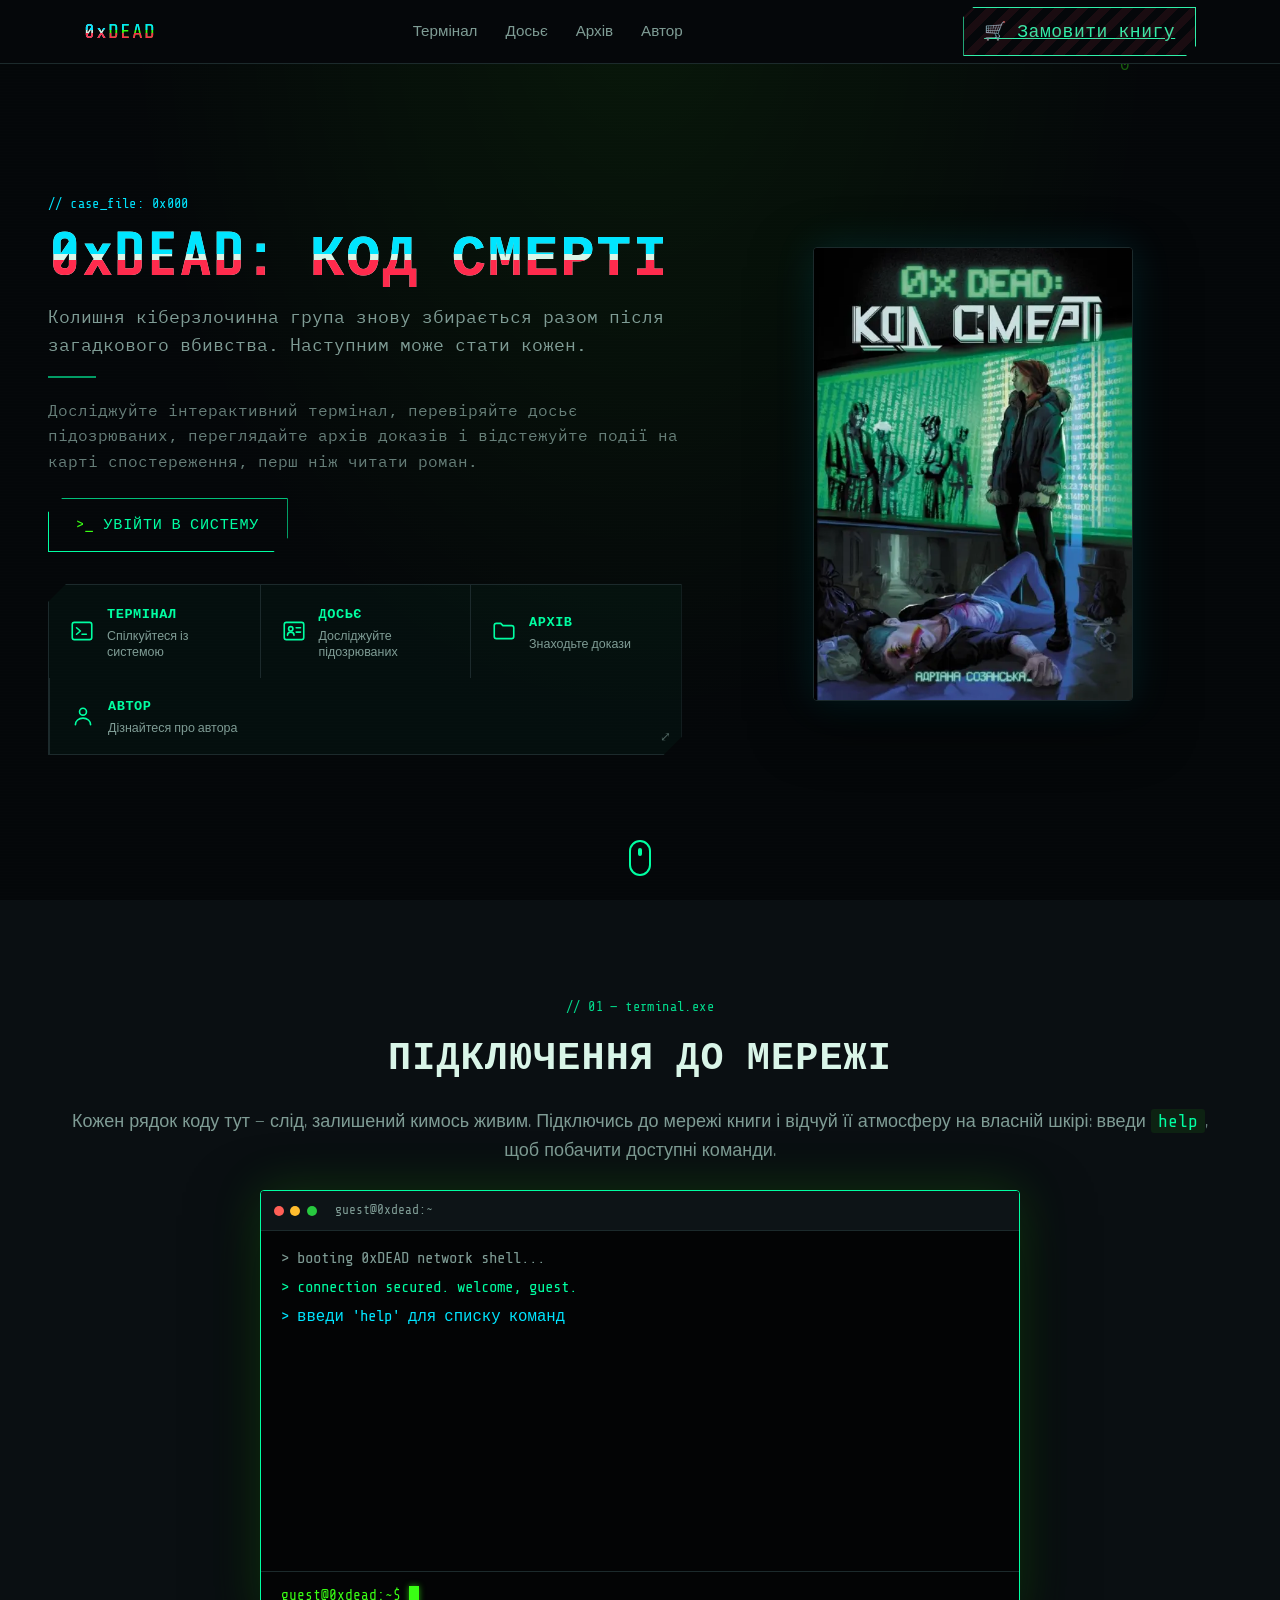
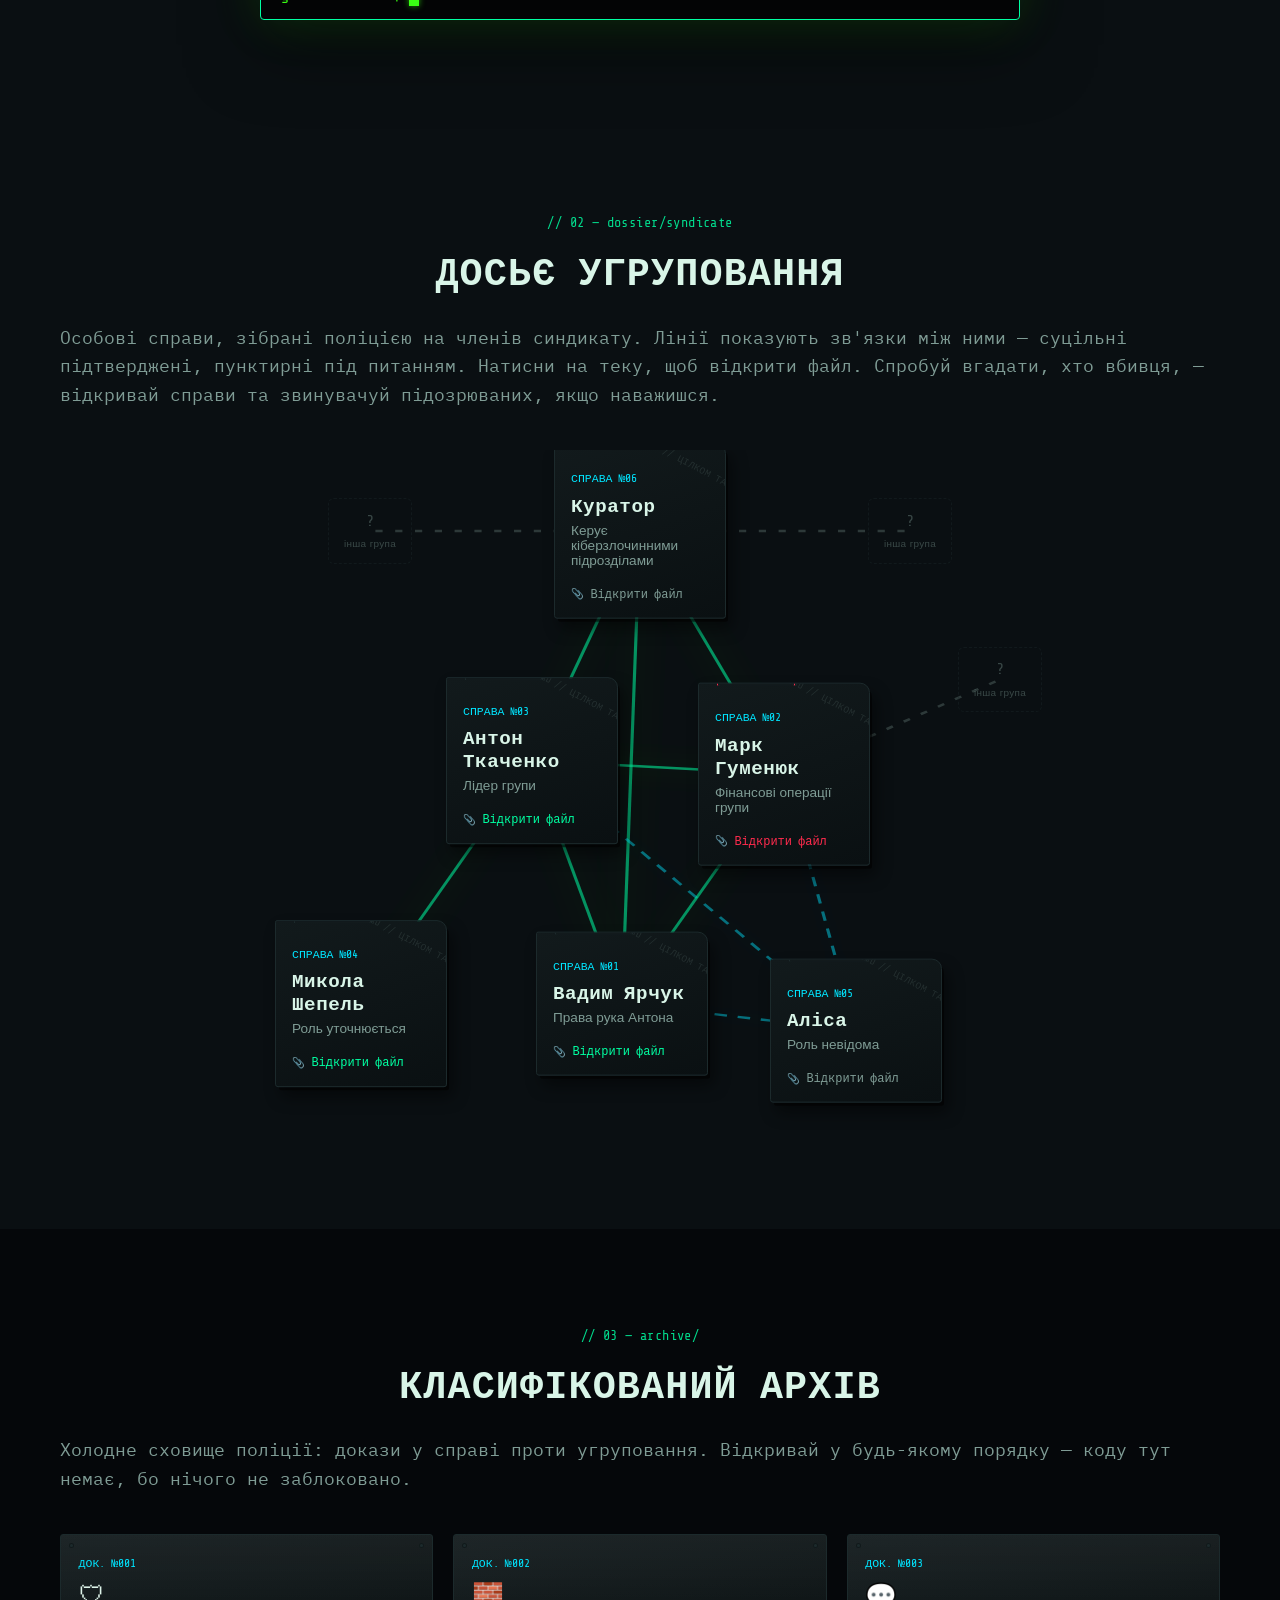
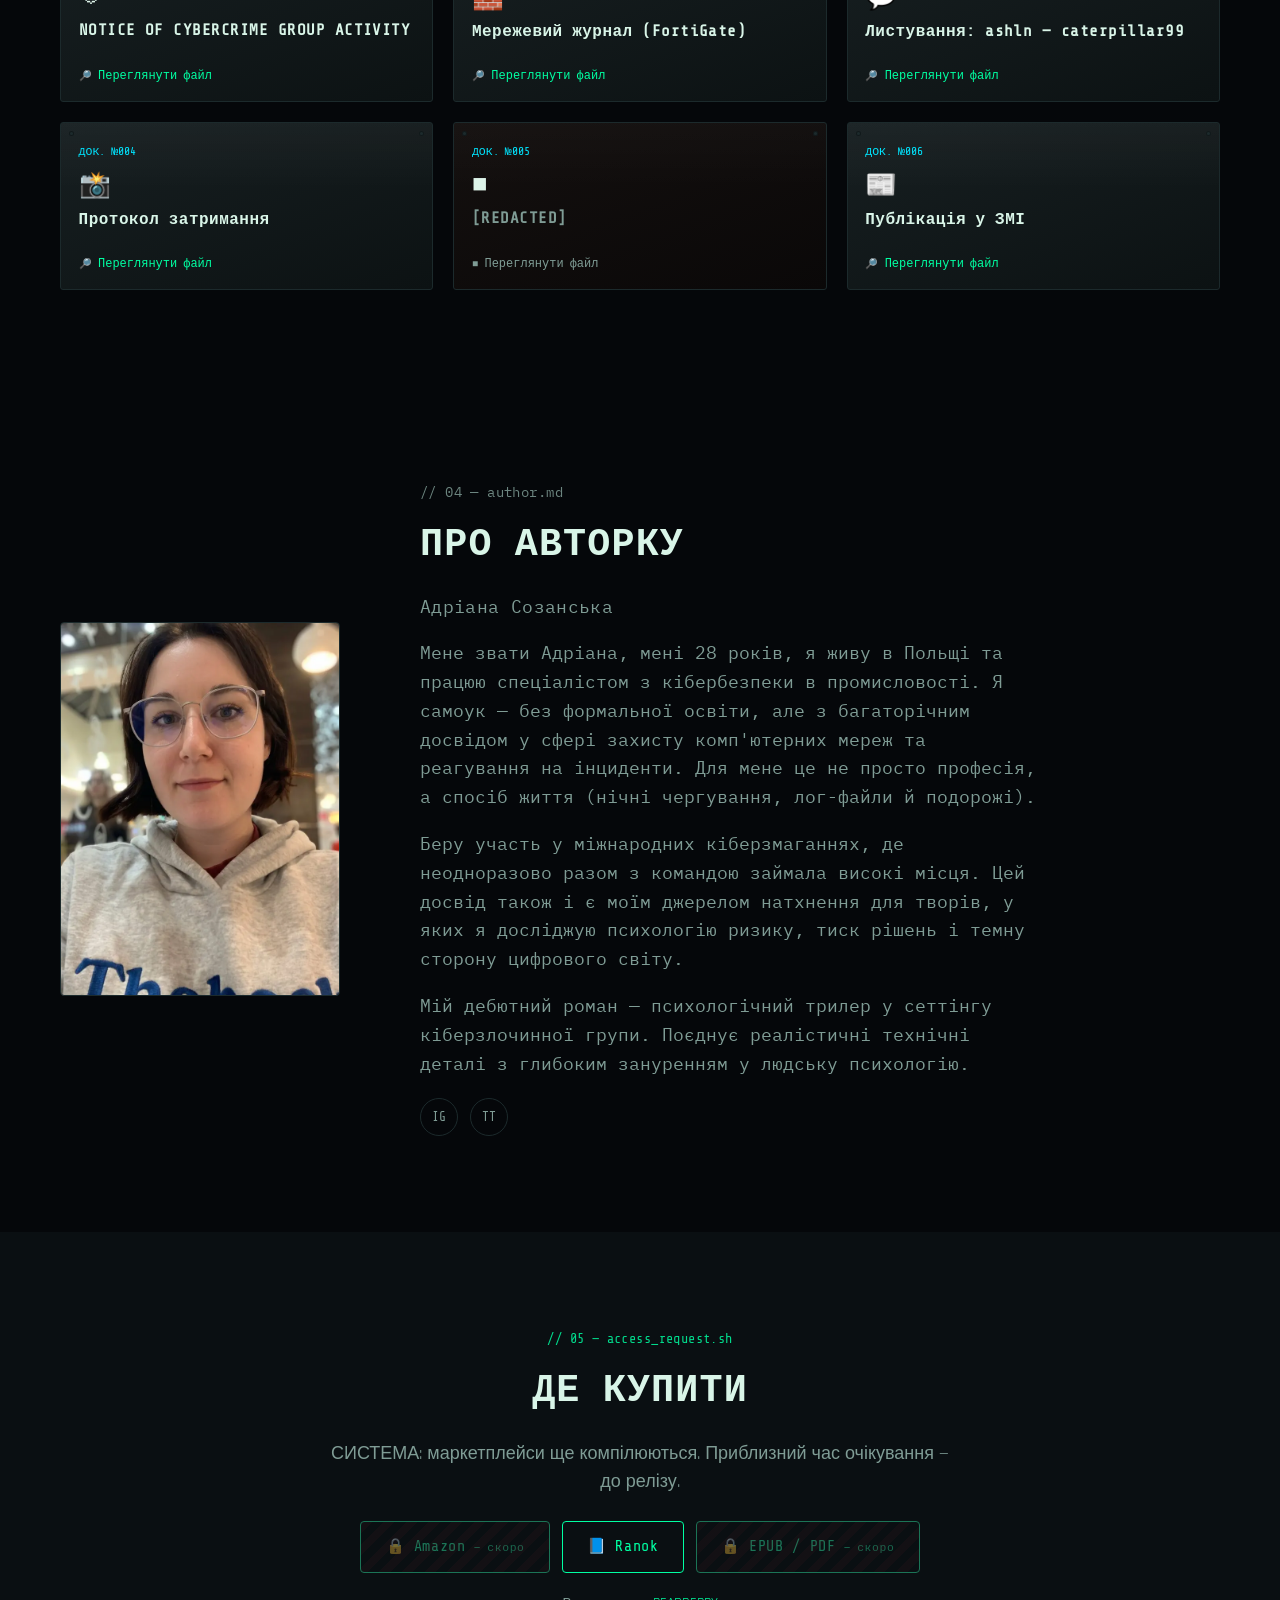
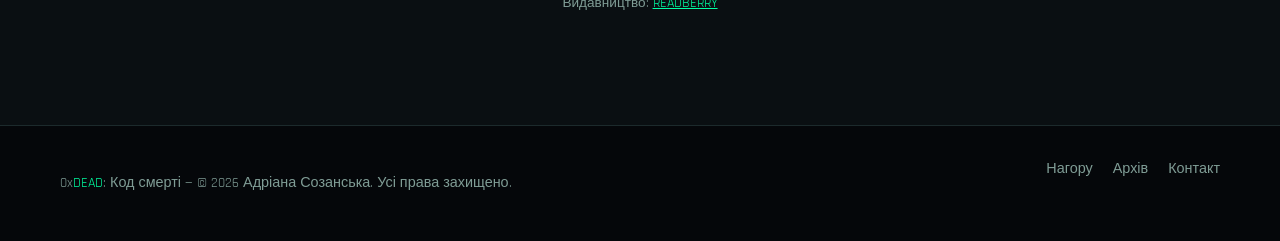
==== commit 1e15f944: "Fix two grammar typos (author bio, news clipping) Co-Authored-By: Claude Sonnet 5 <noreply@anthropic" ====
--- a/index.html
+++ b/index.html
@@ -297,7 +297,7 @@
         <h2 class="section__title">Про авторку</h2>
         <p class="author__name">Адріана Созанська</p>
         <p>Мене звати Адріана, мені 28 років, я живу в Польщі та працюю спеціалістом з кібербезпеки в промисловості. Я самоук — без формальної освіти, але з багаторічним досвідом у сфері захисту комп'ютерних мереж та реагування на інциденти. Для мене це не просто професія, а спосіб життя (нічні чергування, лог-файли й подорожі).</p>
-        <p>Беру участь у міжнародних кіберзмаганнях, де неодноразово разом з командою займала високі місця. Цей досвід також і є моїм джерело натхнення для творів в яких я досліджую психологію ризику, тиск рішень і темну сторону цифрового світу.</p>
+        <p>Беру участь у міжнародних кіберзмаганнях, де неодноразово разом з командою займала високі місця. Цей досвід також і є моїм джерелом натхнення для творів, у яких я досліджую психологію ризику, тиск рішень і темну сторону цифрового світу.</p>
         <p>Мій дебютний роман — психологічний трилер у сеттінгу кіберзлочинної групи. Поєднує реалістичні технічні деталі з глибоким зануренням у людську психологію.</p>
         <div class="author__socials">
           <a href="https://www.instagram.com/adriana_sozanska/" aria-label="Instagram" target="_blank" rel="noopener">IG</a>
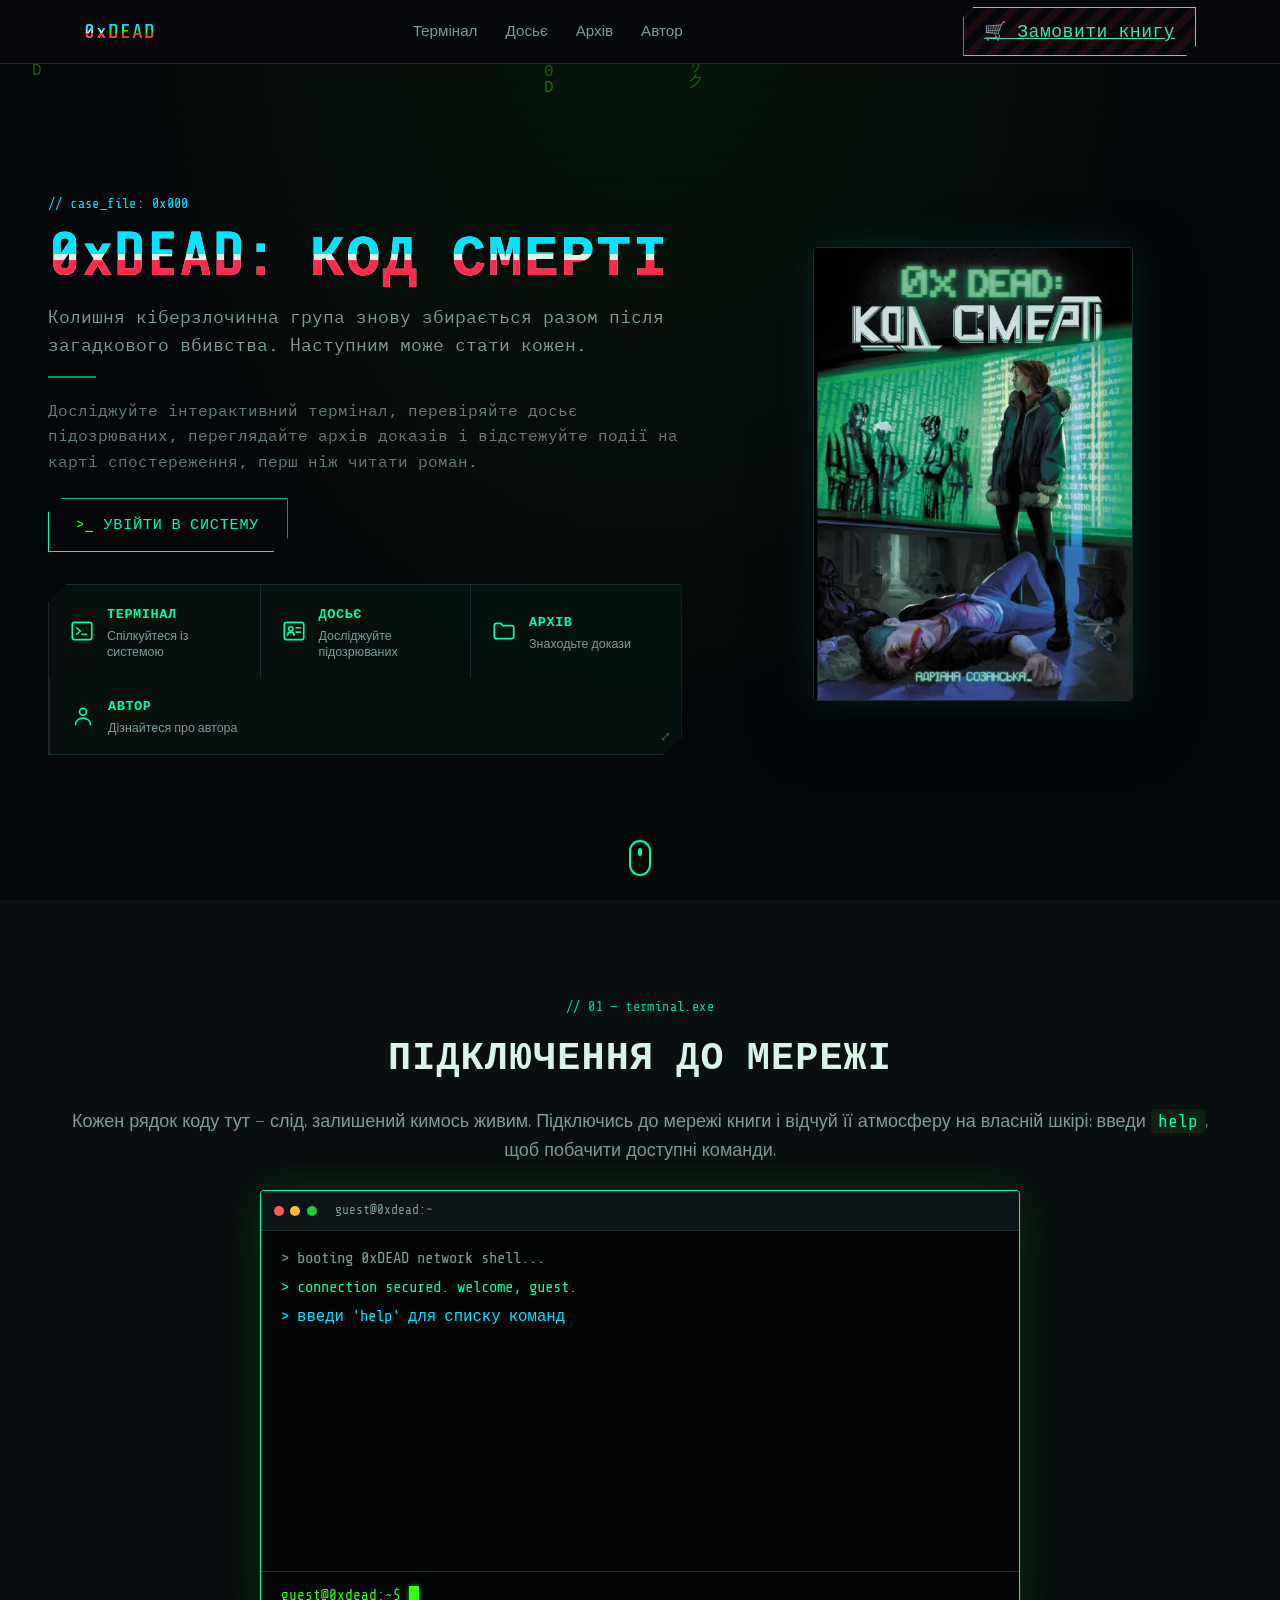
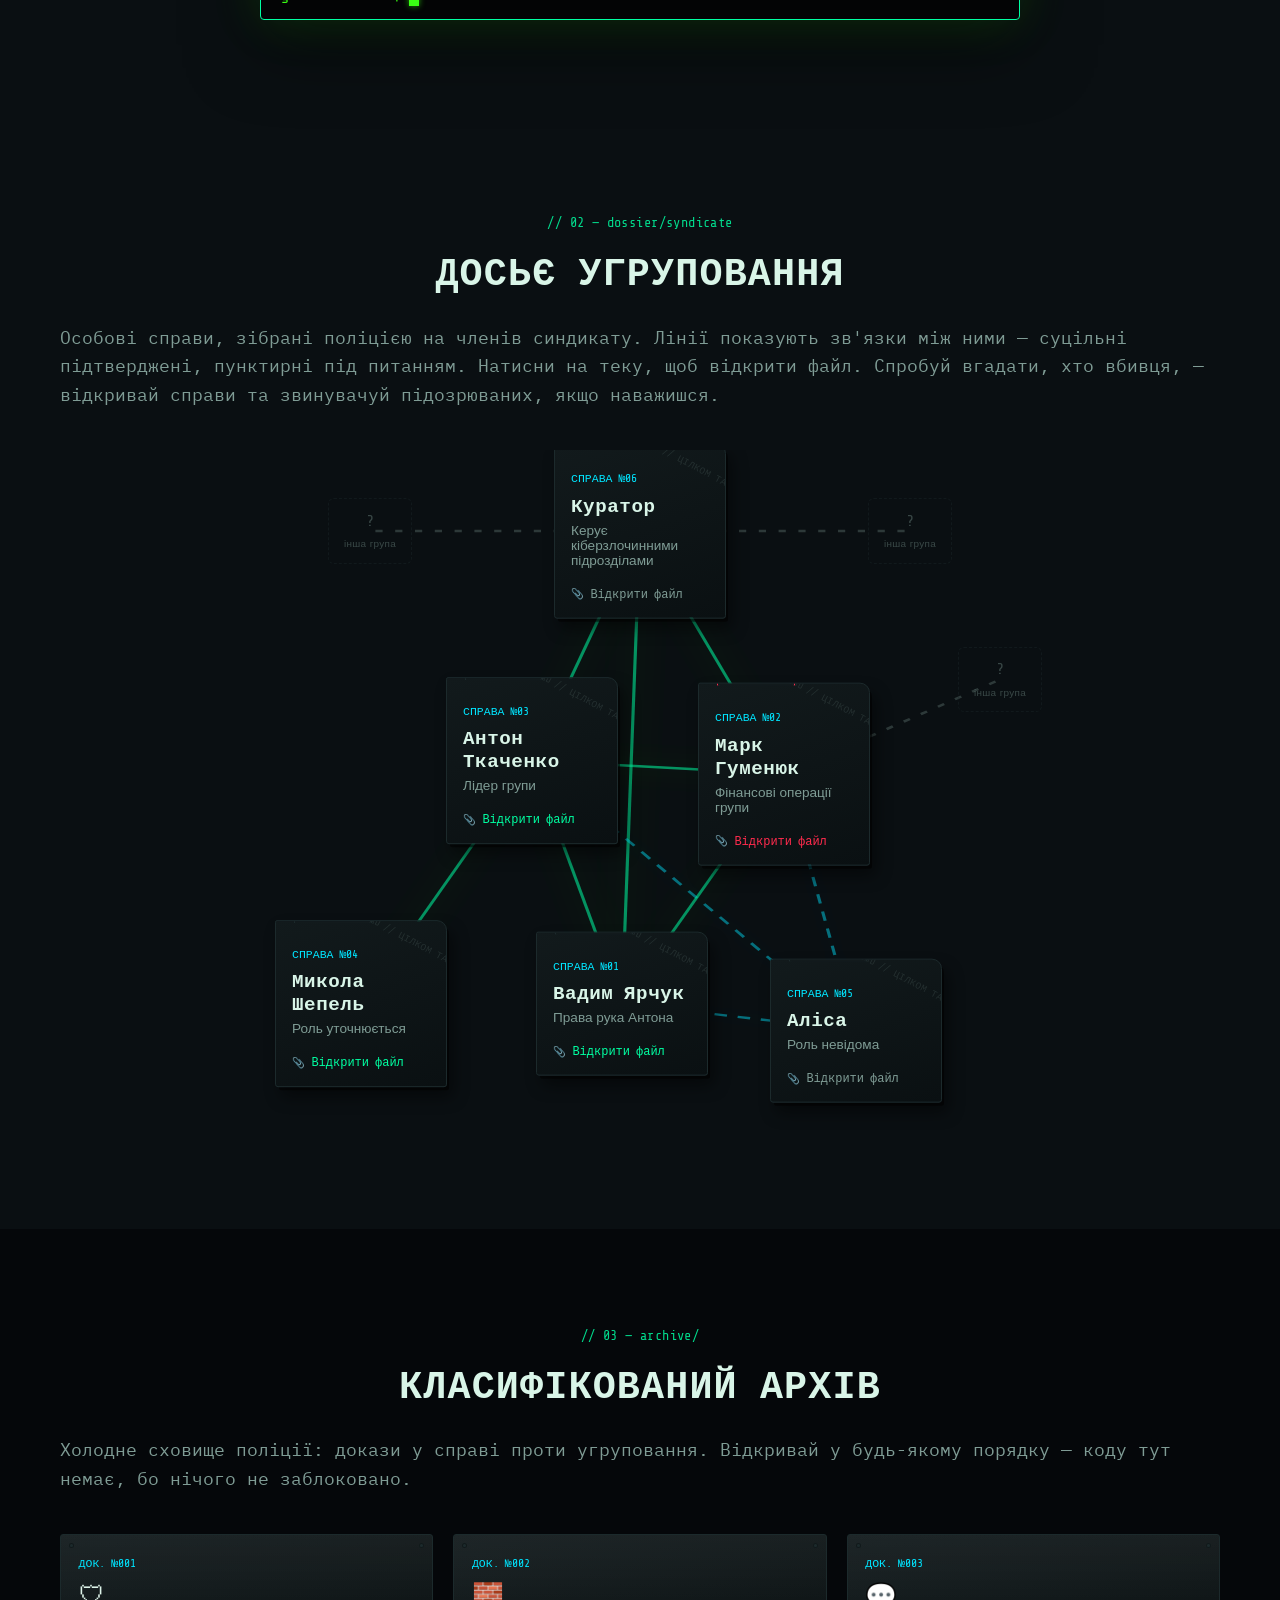
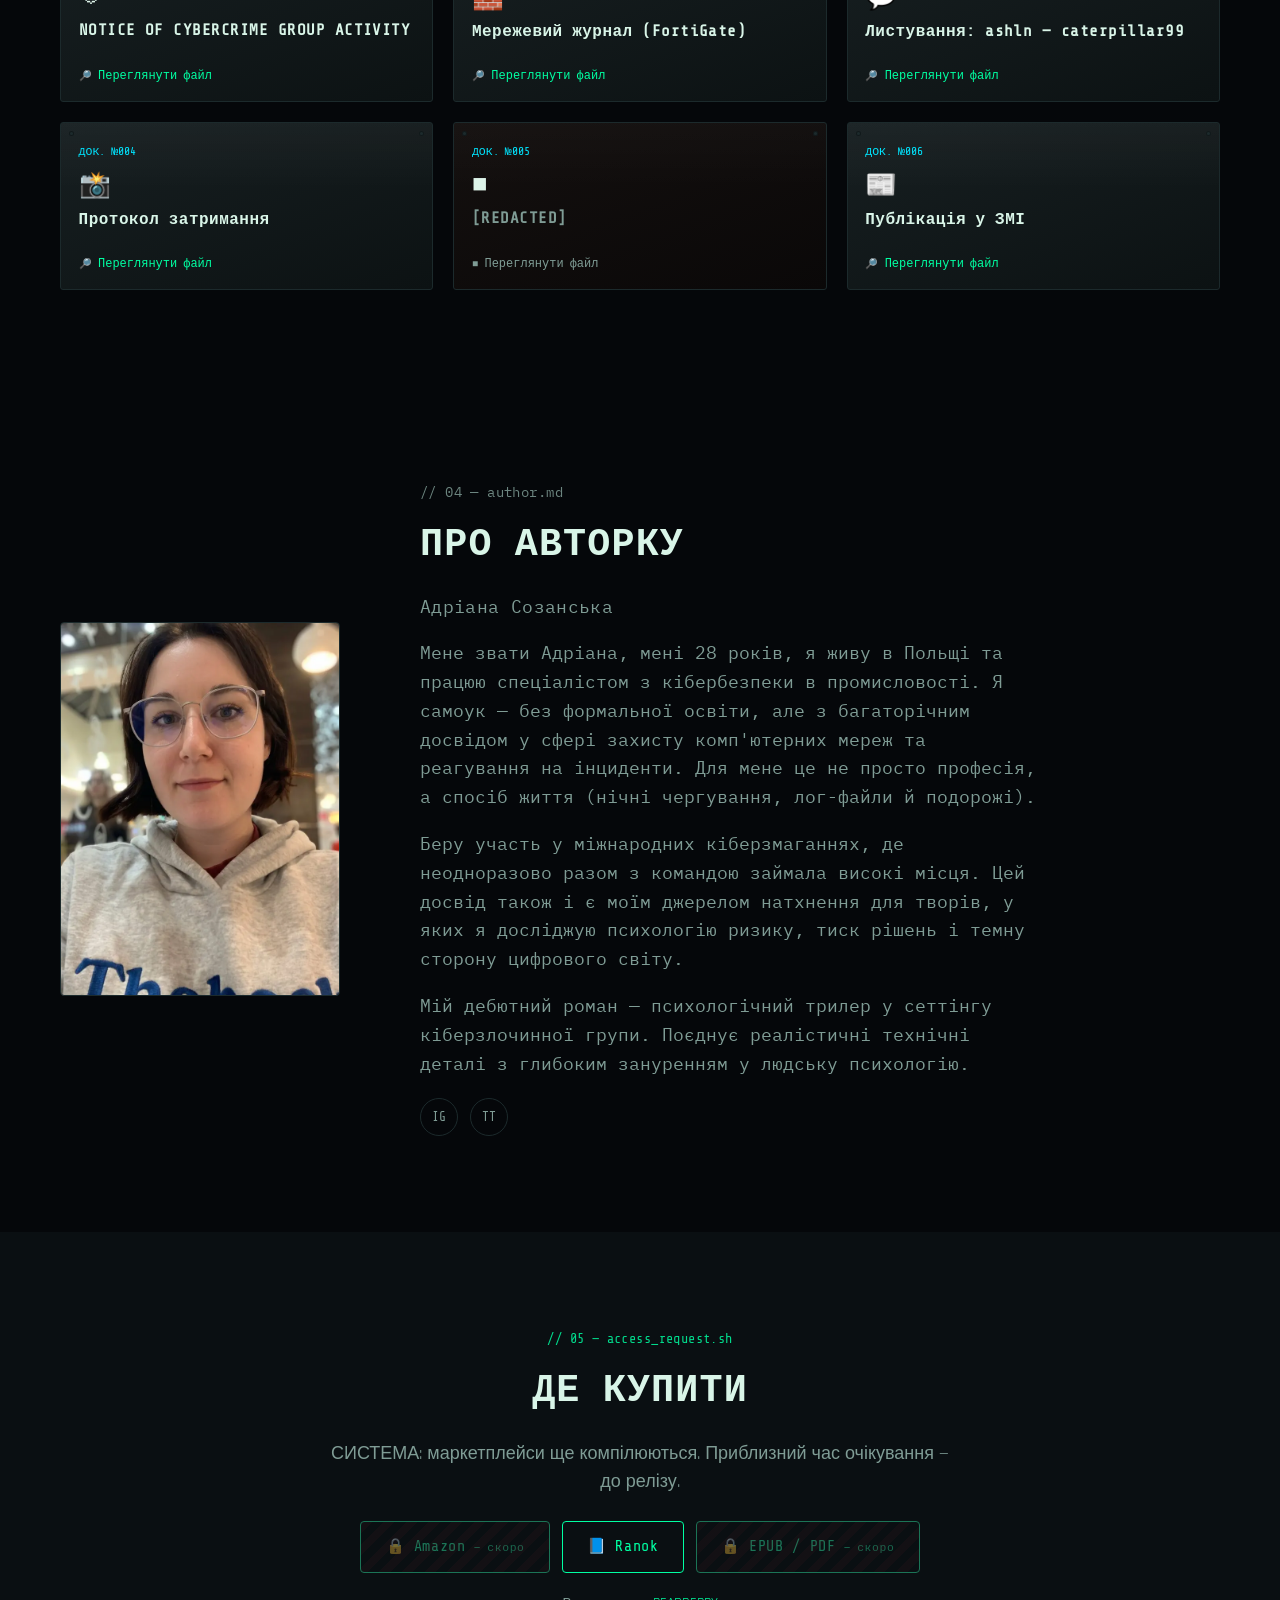
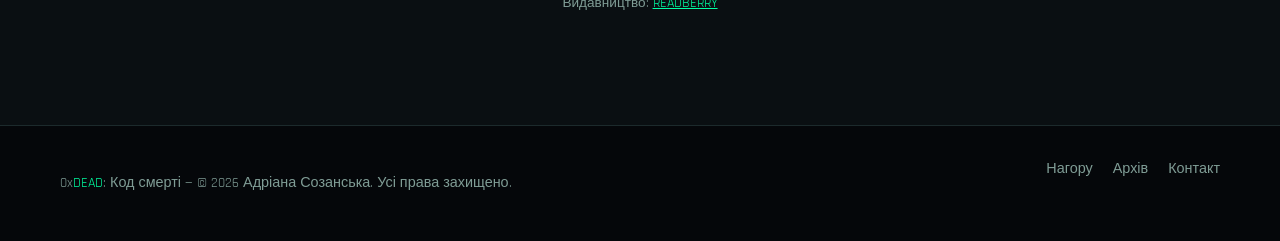
==== commit d8d6c13d: "Wire up share cards for game, sudo, and accuse modal Loads the share-cards.js canvas generator and a" ====
--- a/index.html
+++ b/index.html
@@ -338,6 +338,7 @@
 
 <script src="assets/js/archive-data.js"></script>
 <script src="assets/js/dossier-data.js"></script>
+<script src="assets/js/share-cards.js"></script>
 <script src="assets/js/map-data.js"></script>
 <script src="assets/js/game-data.js"></script>
 <script src="assets/js/main.js"></script>
--- a/assets/css/style.css
+++ b/assets/css/style.css
@@ -1312,6 +1312,40 @@
   transform: translateY(-1px);
 }
 
+/* Share-card buttons (terminal game ending, root access, accuse-modal
+   result) — same cut-from-the-same-cloth look as .dossier-accuse-btn,
+   just green instead of red since these are "share a win", not a warning. */
+.share-btn {
+  display: inline-flex;
+  align-items: center;
+  gap: 0.5rem;
+  margin-top: 0.75rem;
+  padding: 0.55em 1em;
+  background: rgba(57,255,20,0.1);
+  border: 1px solid var(--green);
+  border-radius: var(--radius);
+  color: var(--green);
+  font-family: var(--font-display);
+  font-weight: 700;
+  font-size: 0.8rem;
+  letter-spacing: 0.03em;
+  text-transform: uppercase;
+  cursor: pointer;
+  box-shadow: 0 0 12px rgba(57,255,20,0.2);
+  transition: background 0.15s ease, box-shadow 0.15s ease, transform 0.15s ease, opacity 0.15s ease;
+}
+.share-btn:hover, .share-btn:focus-visible {
+  background: rgba(57,255,20,0.2);
+  box-shadow: 0 0 20px rgba(57,255,20,0.4);
+  transform: translateY(-1px);
+}
+.share-btn:disabled {
+  opacity: 0.55;
+  cursor: wait;
+  box-shadow: none;
+  transform: none;
+}
+
 @media (max-width: 640px) {
   .dossier-modal__nav { width: 34px; height: 34px; font-size: 1.1rem; }
   .dossier-modal__nav--prev { left: 0.3rem; }
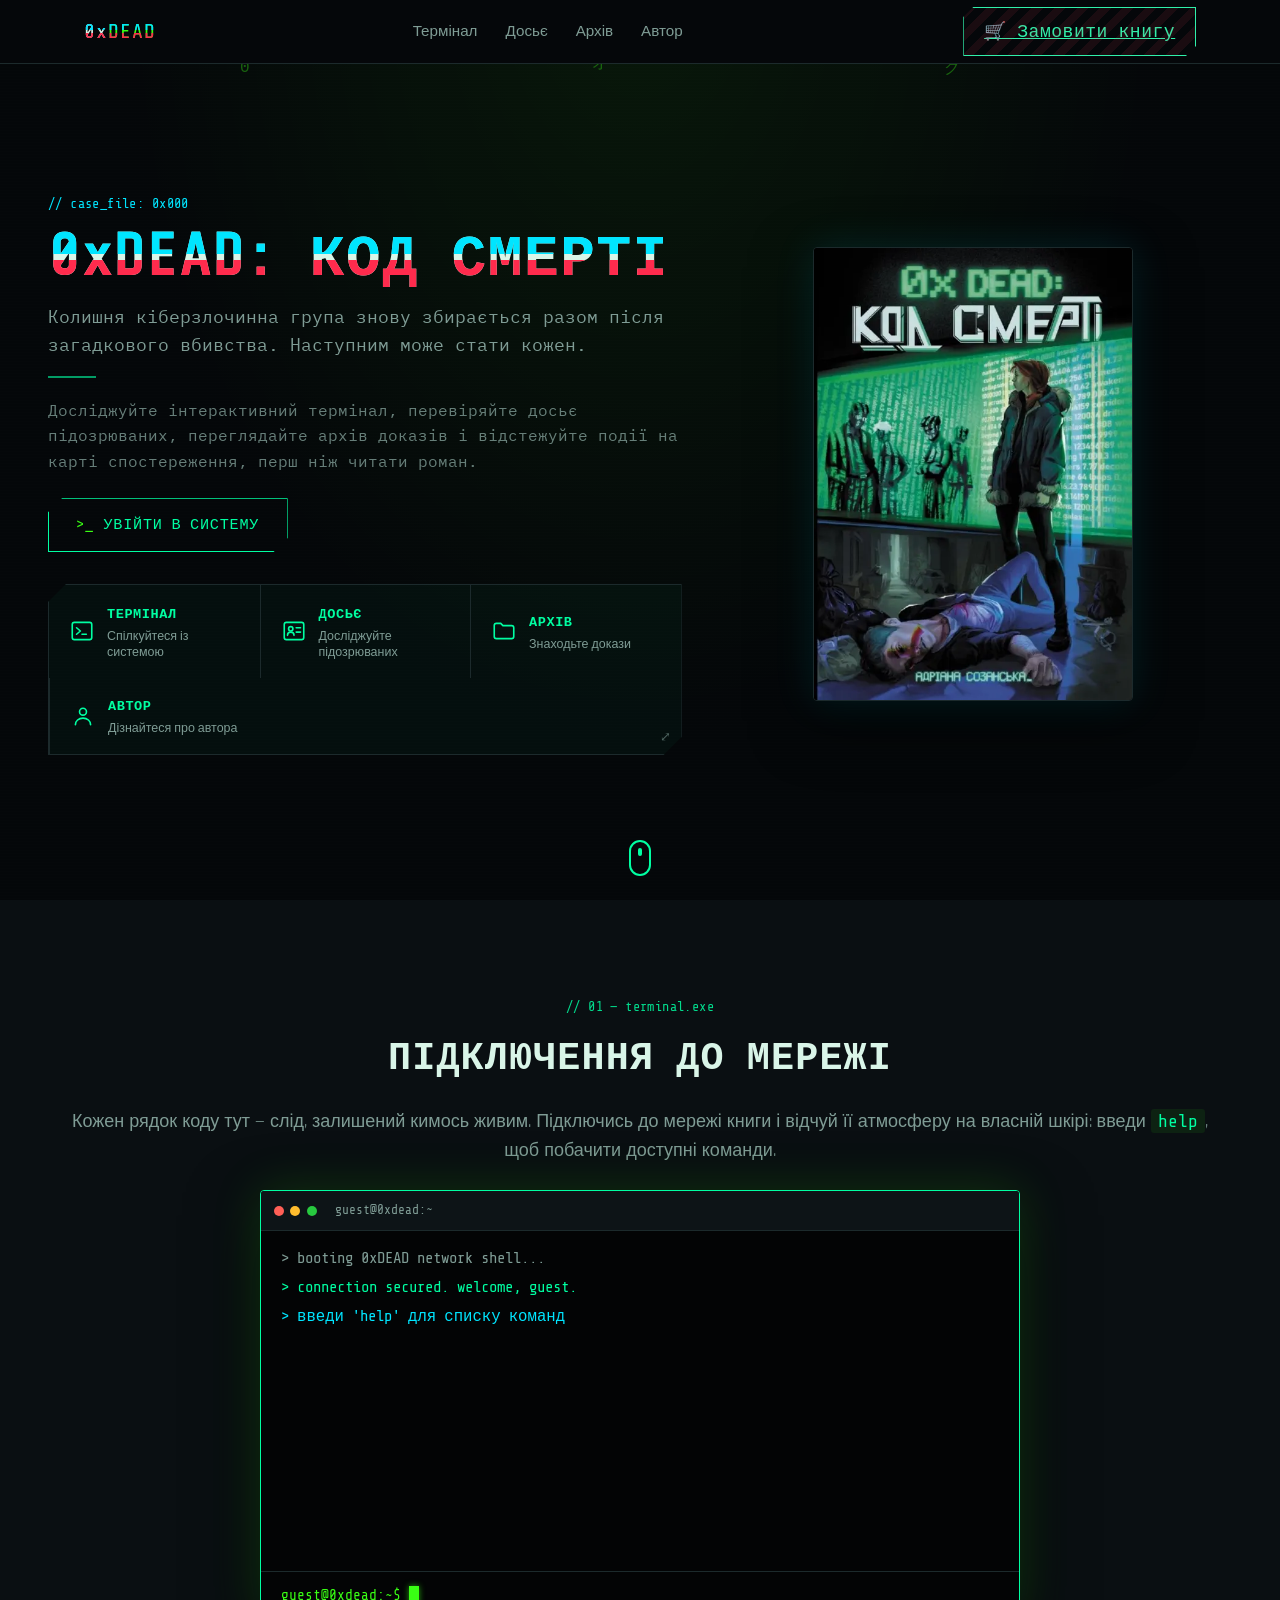
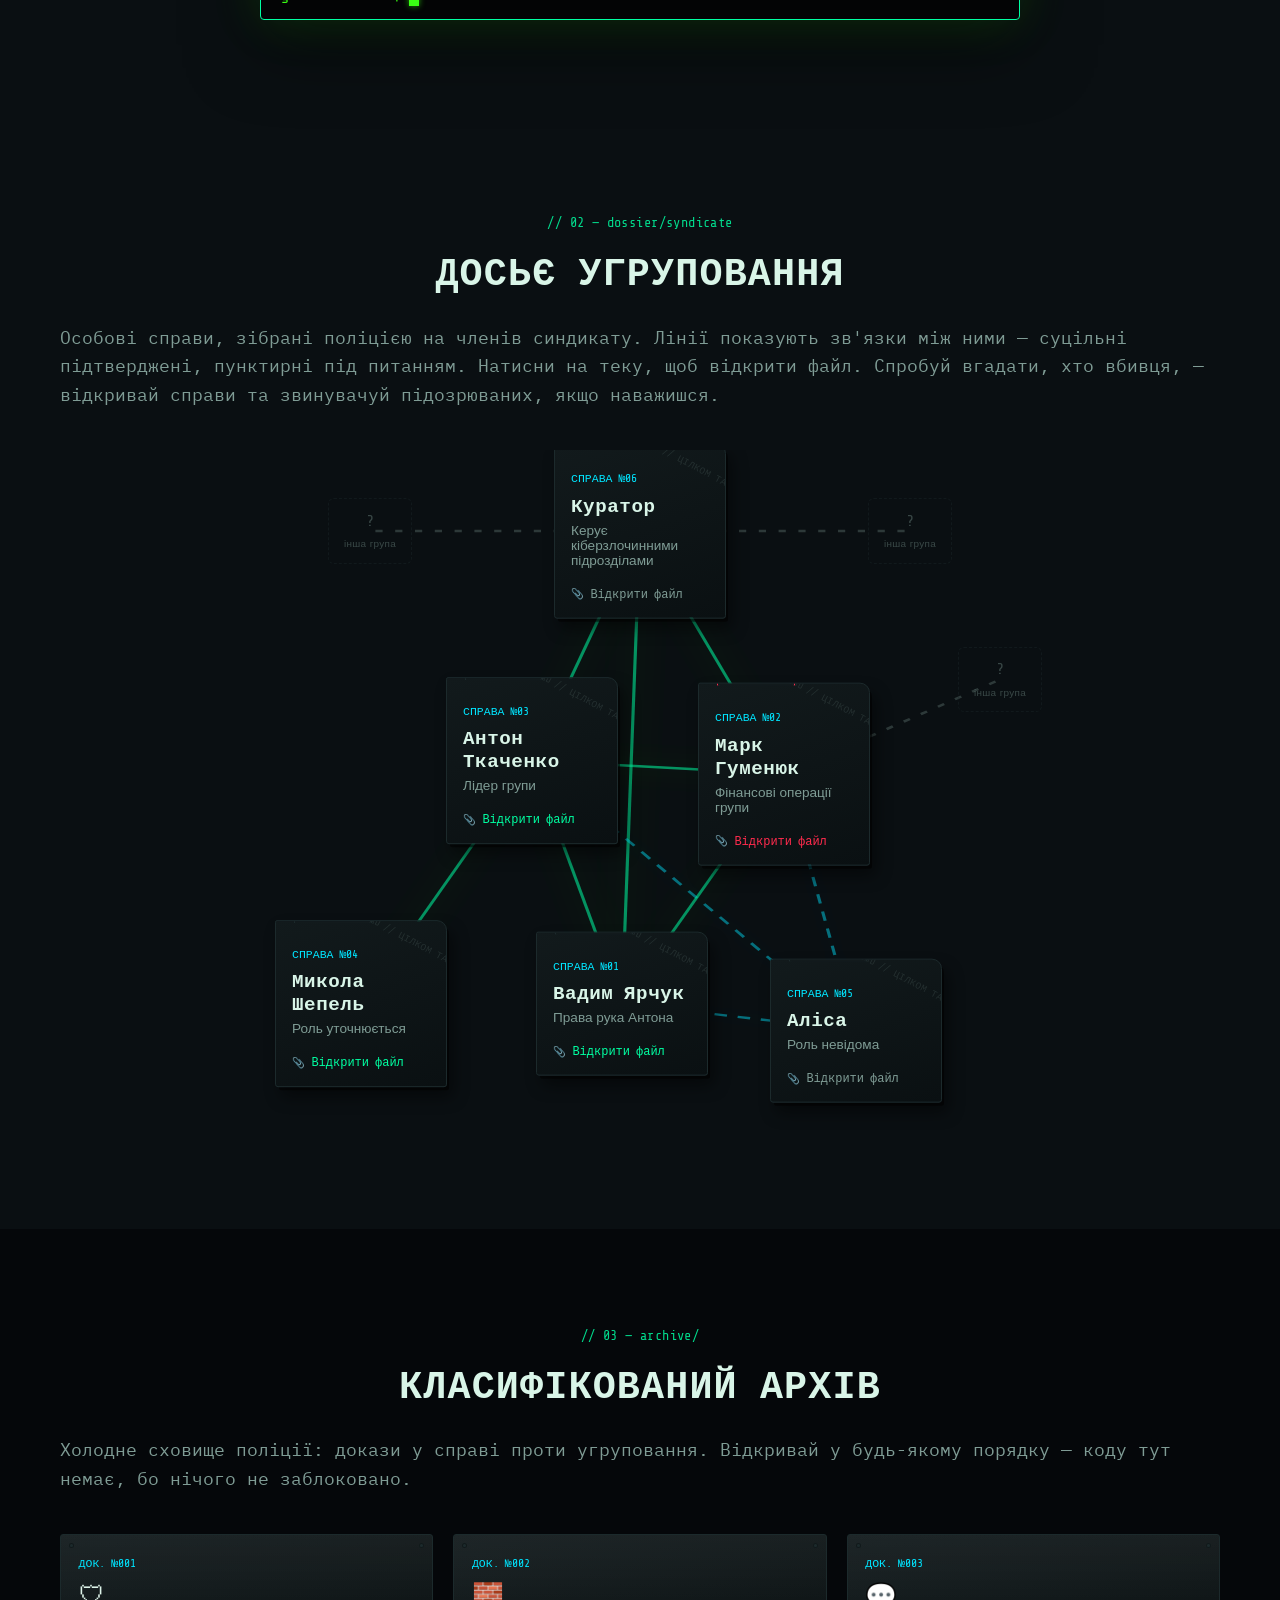
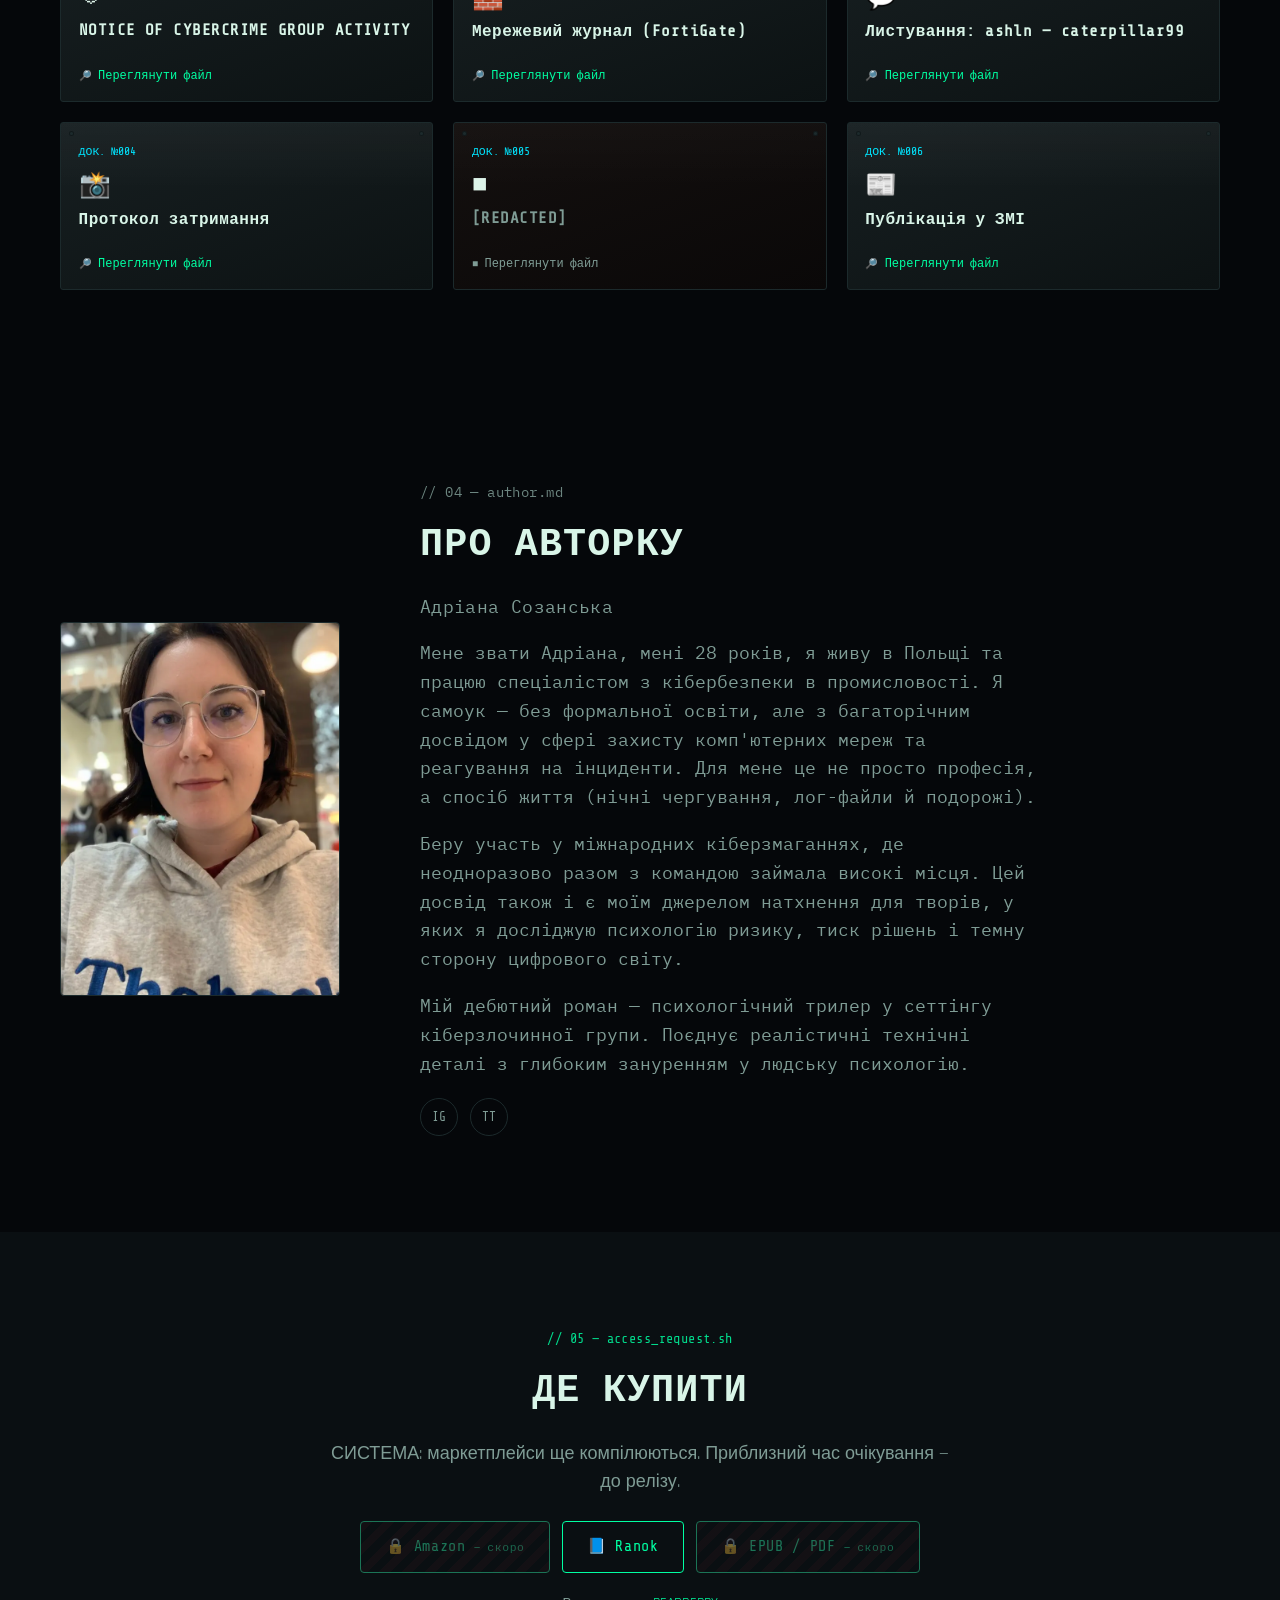
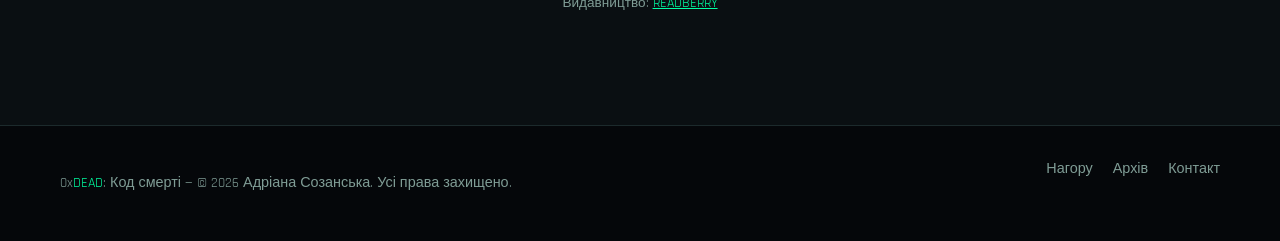
==== commit 8acbf57e: "Fix the accuse-modal popup overflowing the viewport on laptops Adding the share-card preview made th" ====
--- a/index.html
+++ b/index.html
@@ -242,20 +242,22 @@
     <div class="accuse-modal__backdrop" id="accuseBackdrop"></div>
     <div class="accuse-modal__panel" id="accusePanel" role="dialog" aria-modal="true" tabindex="-1">
       <button class="accuse-modal__close" id="accuseClose" aria-label="Закрити">✕</button>
-      <div class="accuse-modal__step" id="accuseStepConfirm">
-        <p class="accuse-modal__eyebrow">// citizen_report.sh</p>
-        <h3 class="accuse-modal__title">Подати сигнал про підозру?</h3>
-        <p class="accuse-modal__text">Ти впевнений(-а), що <strong id="accuseSuspectName">цей підозрюваний</strong> — вбивця?</p>
-        <div class="accuse-modal__actions">
-          <button type="button" class="btn btn--primary" id="accuseYes">Так, це він(-вона)</button>
-          <button type="button" class="btn btn--ghost" id="accuseNo">Ні, відміна</button>
-        </div>
-      </div>
-      <div class="accuse-modal__step" id="accuseStepResult" hidden>
-        <p class="accuse-modal__eyebrow">// system.response</p>
-        <h3 class="accuse-modal__title">Не так швидко.</h3>
-        <p class="accuse-modal__text">Думаєш, розкрити цю справу так просто? Правду дізнаєшся лише одним способом.</p>
-        <a href="#buy" class="btn btn--primary is-locked" id="accuseBuyLink" title="Доступ обмежено до релізу">🔒 Дізнатися правду — замовити книгу</a>
+      <div class="accuse-modal__scroll">
+        <div class="accuse-modal__step" id="accuseStepConfirm">
+          <p class="accuse-modal__eyebrow">// citizen_report.sh</p>
+          <h3 class="accuse-modal__title">Подати сигнал про підозру?</h3>
+          <p class="accuse-modal__text">Ти впевнений(-а), що <strong id="accuseSuspectName">цей підозрюваний</strong> — вбивця?</p>
+          <div class="accuse-modal__actions">
+            <button type="button" class="btn btn--primary" id="accuseYes">Так, це він(-вона)</button>
+            <button type="button" class="btn btn--ghost" id="accuseNo">Ні, відміна</button>
+          </div>
+        </div>
+        <div class="accuse-modal__step" id="accuseStepResult" hidden>
+          <p class="accuse-modal__eyebrow">// system.response</p>
+          <h3 class="accuse-modal__title">Не так швидко.</h3>
+          <p class="accuse-modal__text">Думаєш, розкрити цю справу так просто? Правду дізнаєшся лише одним способом.</p>
+          <a href="#buy" class="btn btn--primary is-locked" id="accuseBuyLink" title="Доступ обмежено до релізу">🔒 Дізнатися правду — замовити книгу</a>
+        </div>
       </div>
     </div>
   </div>
--- a/assets/css/style.css
+++ b/assets/css/style.css
@@ -1345,6 +1345,66 @@
   box-shadow: none;
   transform: none;
 }
+.share-btn--ghost {
+  background: transparent;
+  color: var(--text-dim);
+  border-color: var(--panel-border);
+  box-shadow: none;
+}
+.share-btn--ghost:hover, .share-btn--ghost:focus-visible {
+  color: var(--green);
+  border-color: var(--green);
+  background: rgba(57,255,20,0.08);
+  box-shadow: 0 0 12px rgba(57,255,20,0.2);
+}
+
+/* Accuse-modal result step: inline preview of the generated "I suspect…"
+   card, plus its share/download actions (see showAccuseShareButton()). */
+/* Shared "share card" component — built by buildShareCard() in main.js
+   and dropped in wherever a share point is: the accuse-modal result
+   step, root-access success, and the game ending, all inside the
+   terminal scrollback. Same look everywhere: an inline preview of the
+   generated image, then share/download actions once ready. Deliberately
+   centered (even inside the otherwise left-aligned terminal feed) so it
+   reads as a distinct embedded card, not another line of output; the
+   dashed top border reinforces that separation. Image is capped at a
+   fixed px width rather than a %, so it stays a small, consistent
+   "card" size on any screen instead of stretching full-width on a
+   narrow phone. */
+.share-card {
+  width: 100%;
+  margin-top: 1rem;
+  padding-top: 0.9rem;
+  border-top: 1px dashed var(--panel-border);
+  text-align: center;
+}
+.share-card__loading {
+  color: var(--text-dim);
+  font-family: var(--font-display);
+  font-size: 0.8rem;
+}
+.share-card__preview {
+  display: block;
+  width: 100%;
+  max-width: 200px;
+  margin: 0 auto 0.85rem;
+  border-radius: var(--radius);
+  border: 1px solid var(--panel-border);
+  box-shadow: 0 0 24px rgba(57,255,20,0.18);
+}
+.share-card__actions {
+  display: flex;
+  flex-wrap: wrap;
+  gap: 0.6rem;
+  justify-content: center;
+}
+.share-card__hint {
+  margin: 0.7rem 0 0;
+  font-size: 0.78rem;
+  color: var(--text-dim);
+  line-height: 1.4;
+}
+.share-card__hint a { color: var(--green-soft); }
 
 @media (max-width: 640px) {
   .dossier-modal__nav { width: 34px; height: 34px; font-size: 1.1rem; }
@@ -1389,6 +1449,11 @@
   position: relative;
   z-index: 1;
   width: min(420px, 90vw);
+  /* Capped so tall content (the share card added below the buy button)
+     can never push the close button or the bottom of the text off
+     screen on a shorter laptop display — .accuse-modal__scroll below
+     scrolls internally instead. */
+  max-height: 86vh;
   padding: 2rem 1.75rem;
   background: linear-gradient(160deg, #141b1d, #070b0c);
   border: 1px solid var(--red);
@@ -1397,12 +1462,23 @@
   opacity: 0;
   transform: scale(0.94);
   transition: opacity 0.25s ease, transform 0.25s ease;
+  display: flex;
+  flex-direction: column;
+  overflow: hidden;
 }
 .accuse-modal.is-visible .accuse-modal__panel {
   opacity: 1;
   transform: scale(1);
 }
 .accuse-modal__panel:focus { outline: none; }
+
+/* Only this inner wrapper scrolls — the close button lives outside it
+   (a sibling, not scrolled away) so it's always reachable. */
+.accuse-modal__scroll {
+  flex: 1 1 auto;
+  min-height: 0;
+  overflow-y: auto;
+}
 
 .accuse-modal__close {
   position: absolute;
@@ -1416,6 +1492,7 @@
   color: var(--text-dim);
   font-family: var(--font-display);
   cursor: pointer;
+  z-index: 2;
   transition: border-color 0.15s ease, color 0.15s ease;
 }
 .accuse-modal__close:hover, .accuse-modal__close:focus-visible {
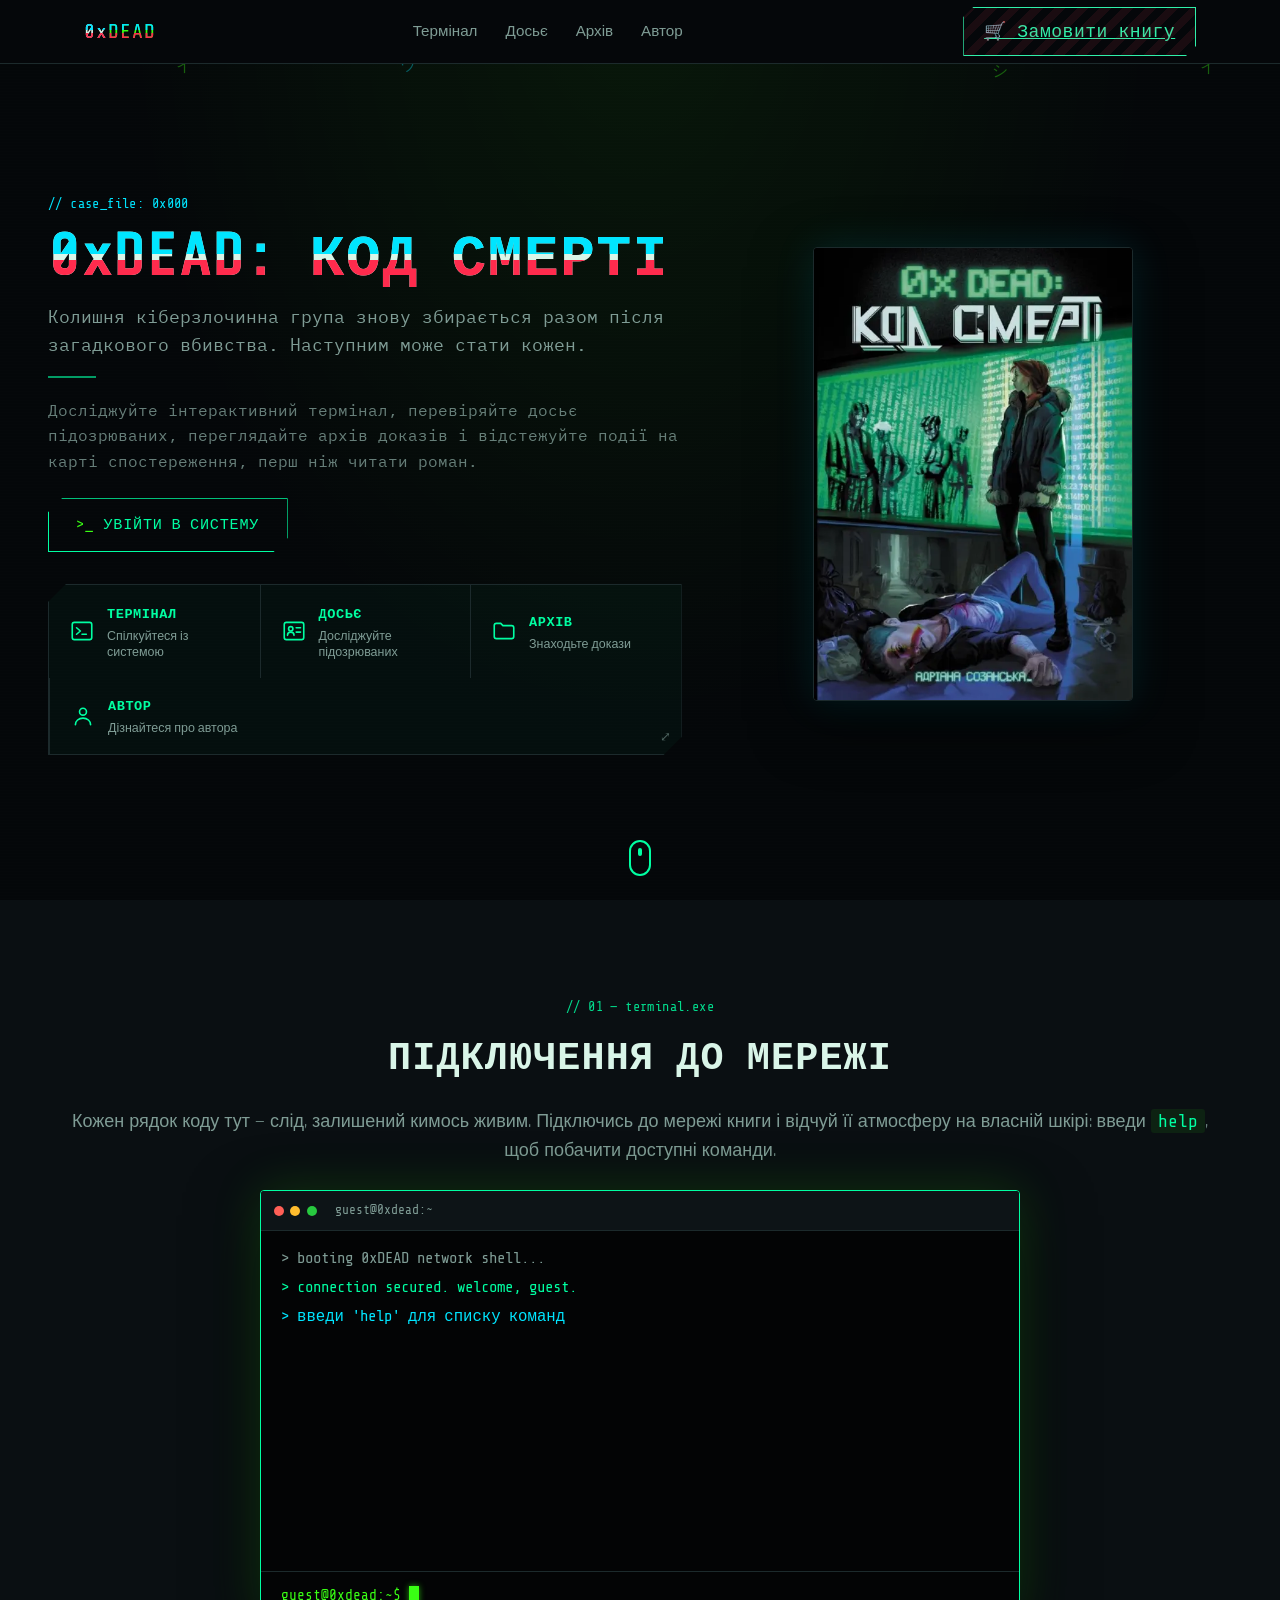
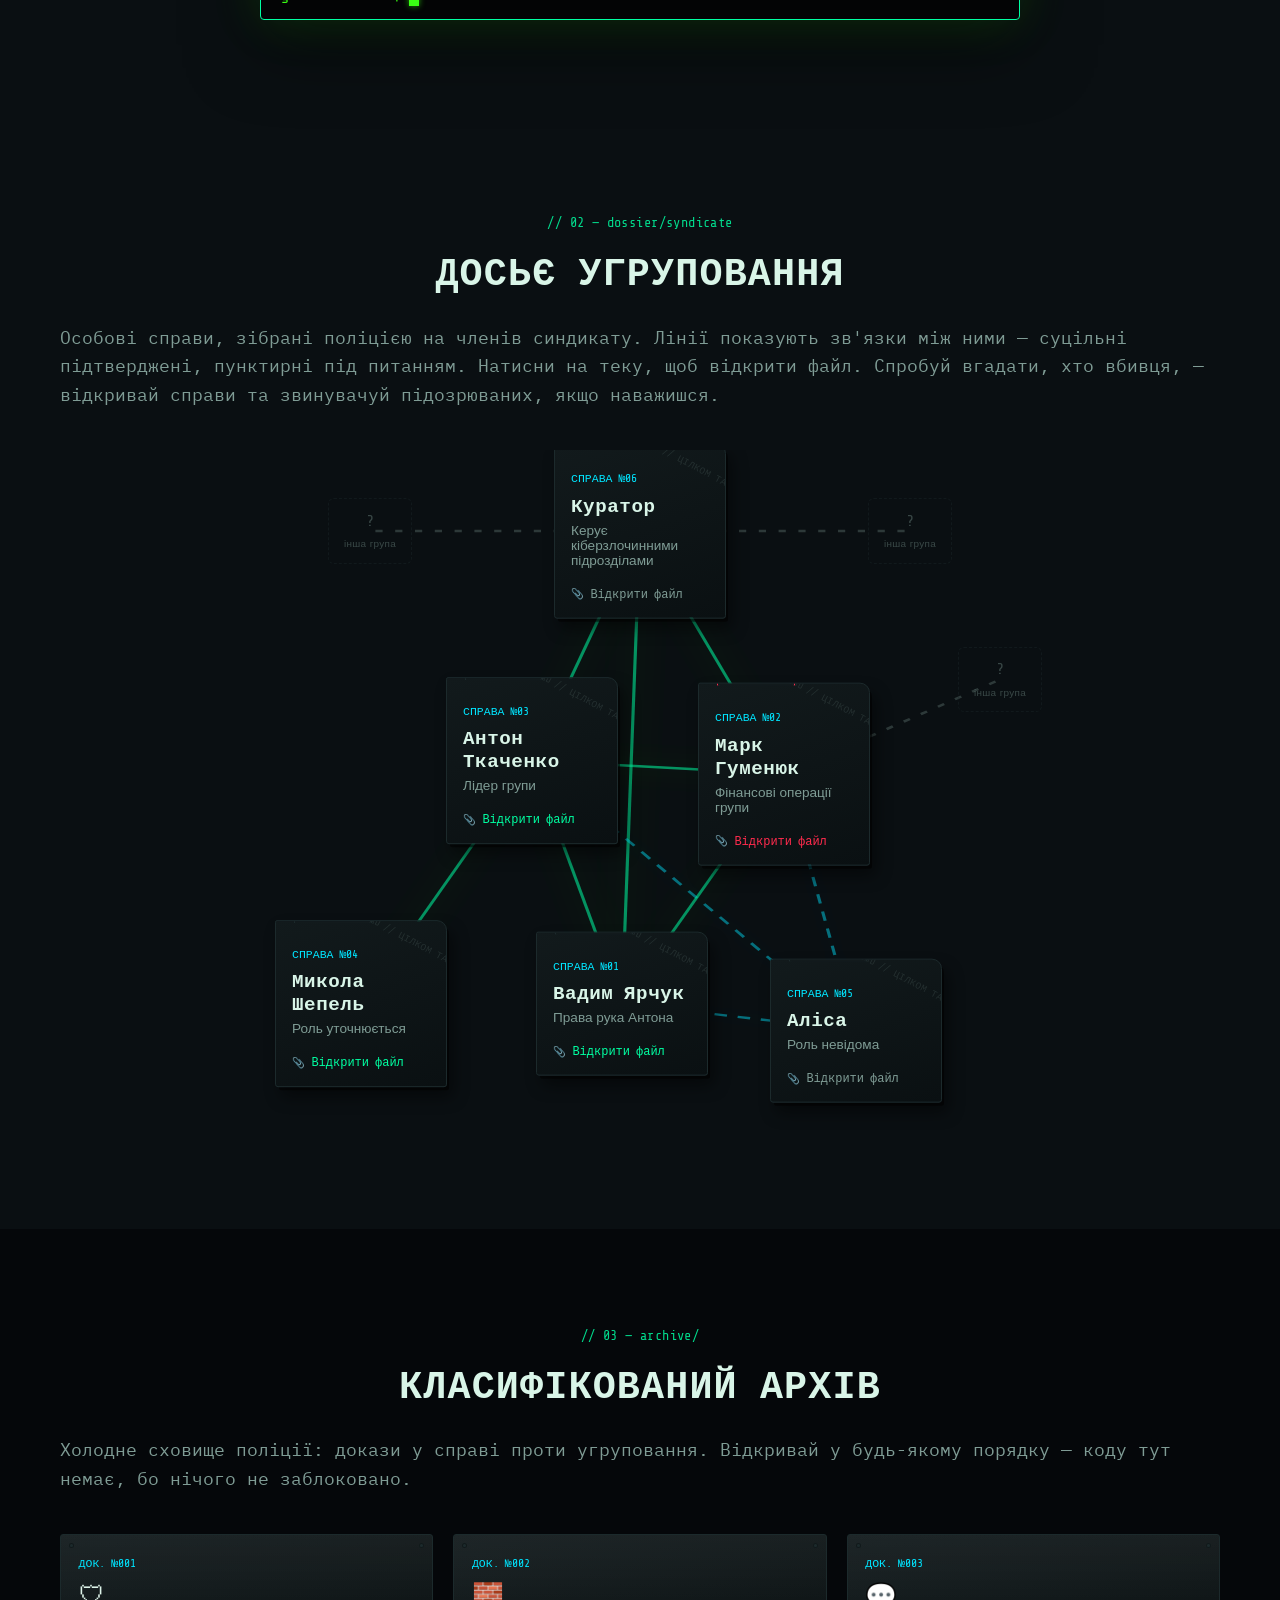
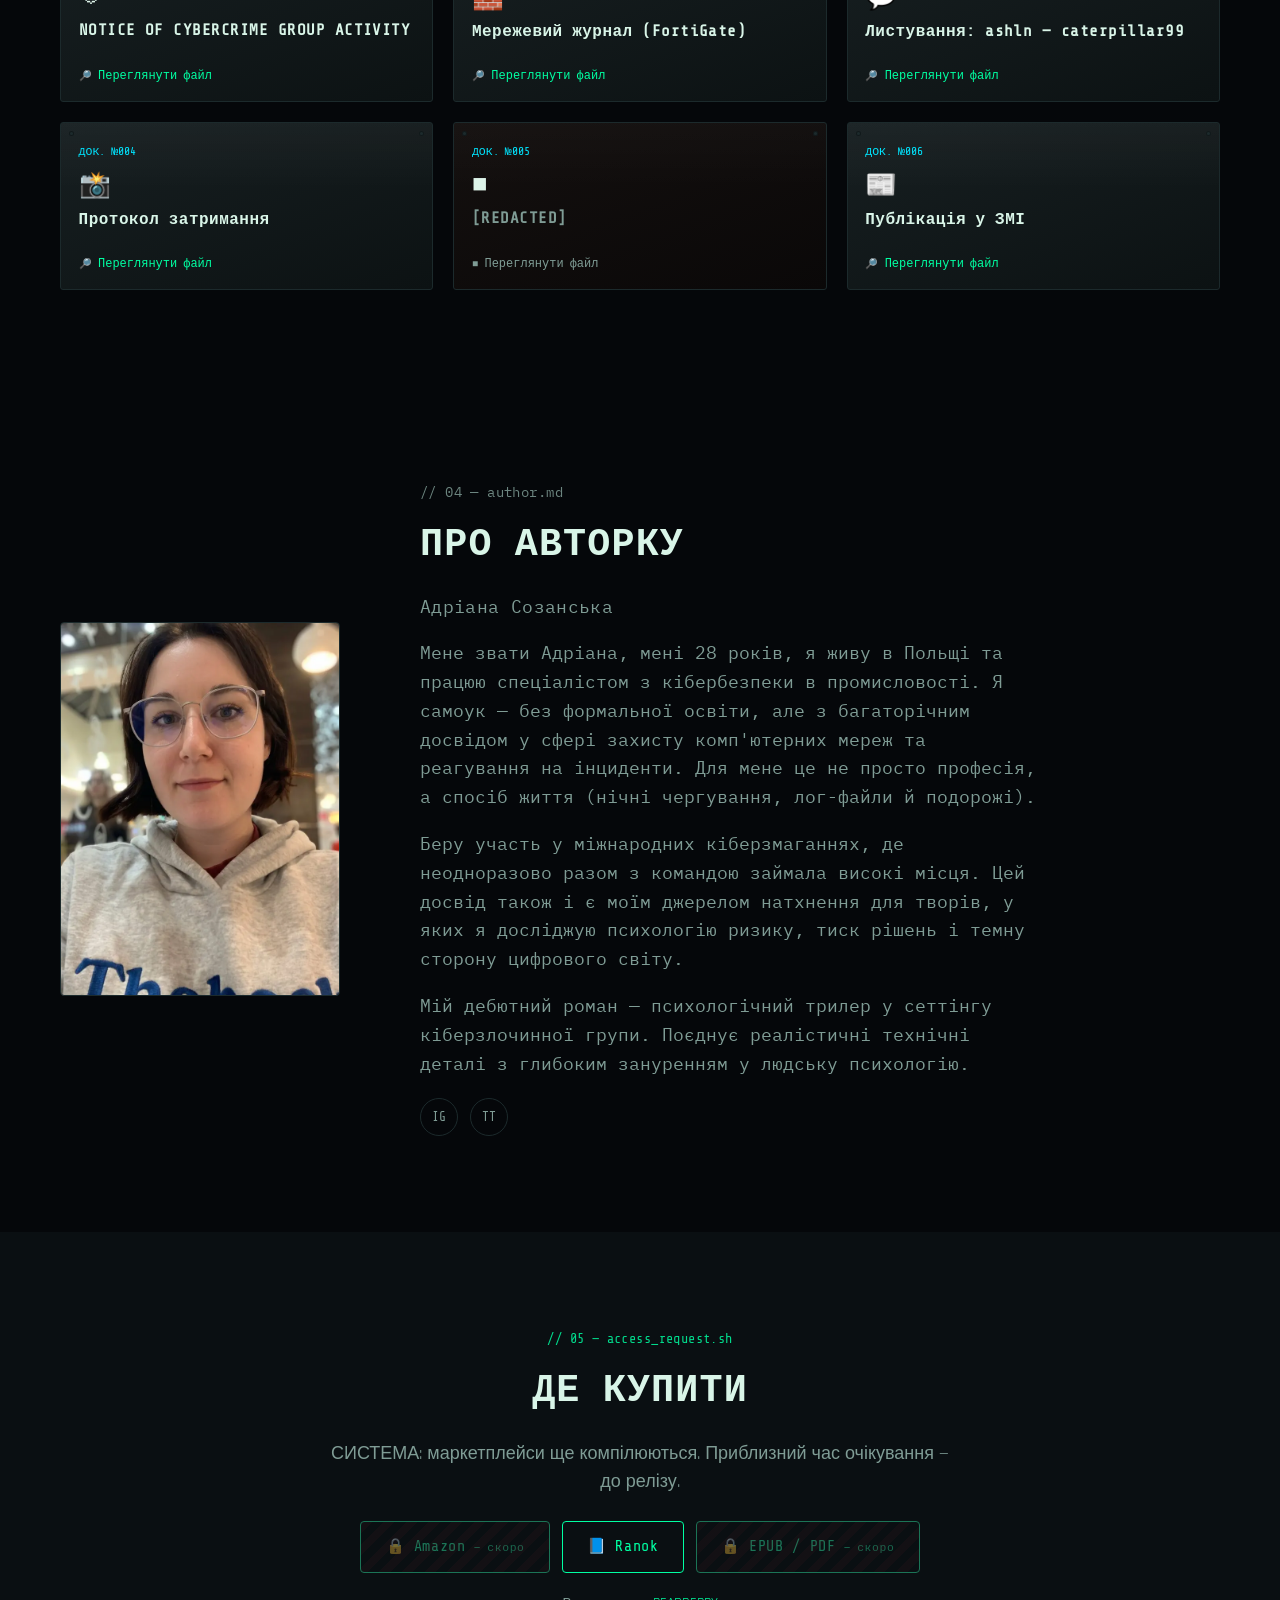
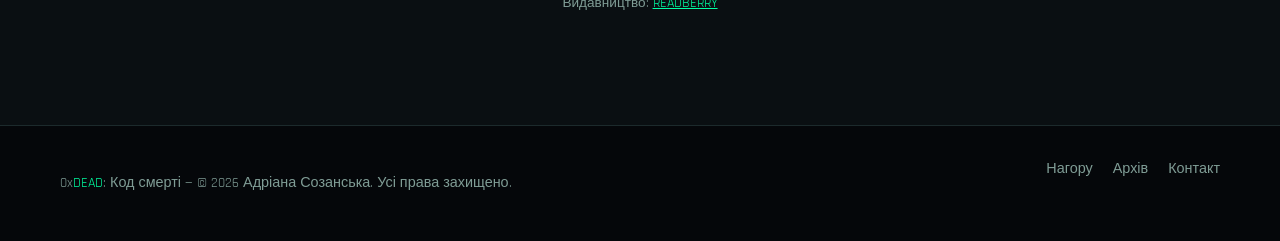
==== commit 8fecb578: "Install Fathom Analytics tracking Adds the Fathom embed snippet (site LRVZXWJP) to index.html's <hea" ====
--- a/index.html
+++ b/index.html
@@ -61,6 +61,10 @@
 <link rel="stylesheet" href="https://fonts.googleapis.com/css2?family=Share+Tech+Mono&family=Rajdhani:wght@400;500;600;700&family=IBM+Plex+Mono:wght@400;500;600&display=swap" media="print" onload="this.media='all'">
 <noscript><link rel="stylesheet" href="https://fonts.googleapis.com/css2?family=Share+Tech+Mono&family=Rajdhani:wght@400;500;600;700&family=IBM+Plex+Mono:wght@400;500;600&display=swap"></noscript>
 <link rel="stylesheet" href="assets/css/style.css">
+
+<!-- Fathom - beautiful, simple website analytics -->
+<script src="https://cdn.usefathom.com/script.js" data-site="LRVZXWJP" defer></script>
+<!-- / Fathom -->
 </head>
 <body>
 
--- a/assets/css/style.css
+++ b/assets/css/style.css
@@ -1358,8 +1358,6 @@
   box-shadow: 0 0 12px rgba(57,255,20,0.2);
 }
 
-/* Accuse-modal result step: inline preview of the generated "I suspect…"
-   card, plus its share/download actions (see showAccuseShareButton()). */
 /* Shared "share card" component — built by buildShareCard() in main.js
    and dropped in wherever a share point is: the accuse-modal result
    step, root-access success, and the game ending, all inside the
@@ -1370,7 +1368,9 @@
    dashed top border reinforces that separation. Image is capped at a
    fixed px width rather than a %, so it stays a small, consistent
    "card" size on any screen instead of stretching full-width on a
-   narrow phone. */
+   narrow phone. --compact (used inside the terminal) tightens the
+   spacing since it sits between other printed lines there, not alone
+   in a popup. */
 .share-card {
   width: 100%;
   margin-top: 1rem;
@@ -1405,6 +1405,16 @@
   line-height: 1.4;
 }
 .share-card__hint a { color: var(--green-soft); }
+.share-card--compact {
+  margin-top: 0.4rem;
+  padding-top: 0.4rem;
+}
+.share-card--compact .share-card__preview {
+  margin-bottom: 0.4rem;
+}
+.share-card--compact .share-card__hint {
+  margin-top: 0.4rem;
+}
 
 @media (max-width: 640px) {
   .dossier-modal__nav { width: 34px; height: 34px; font-size: 1.1rem; }
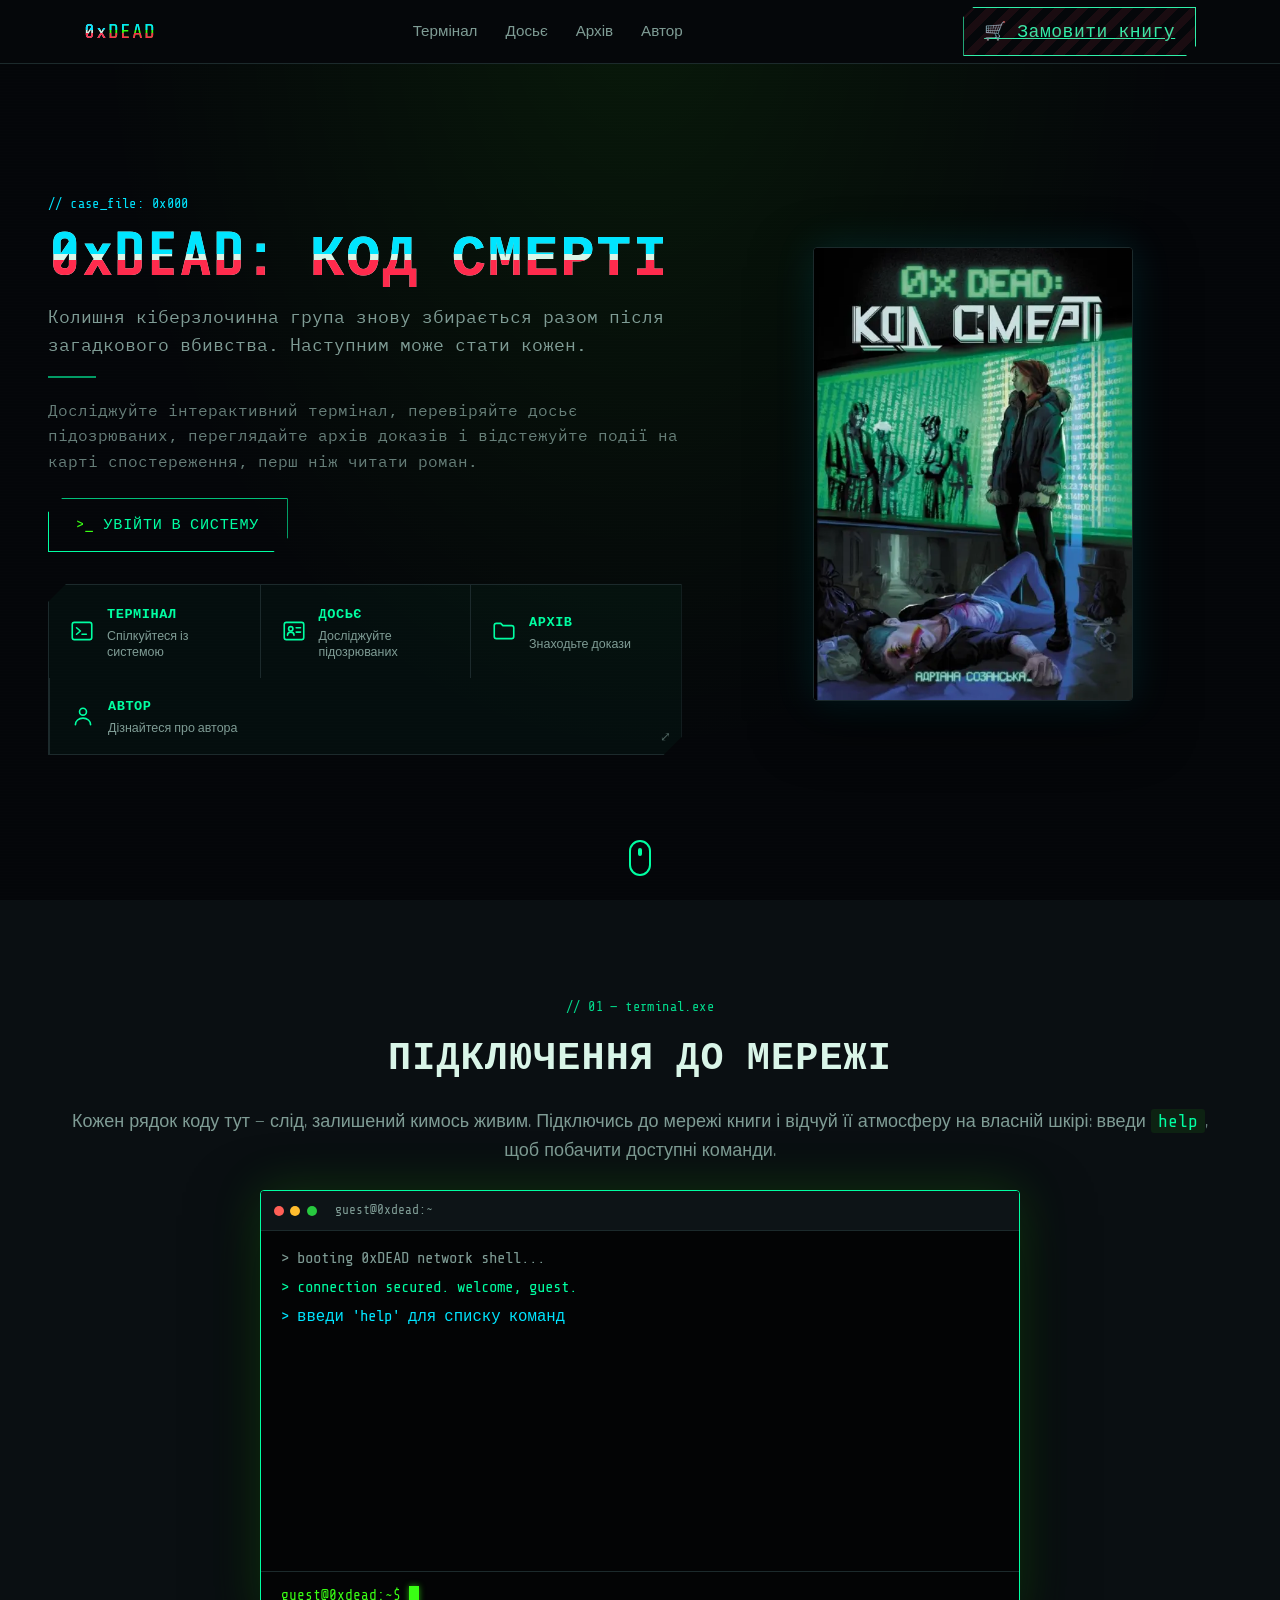
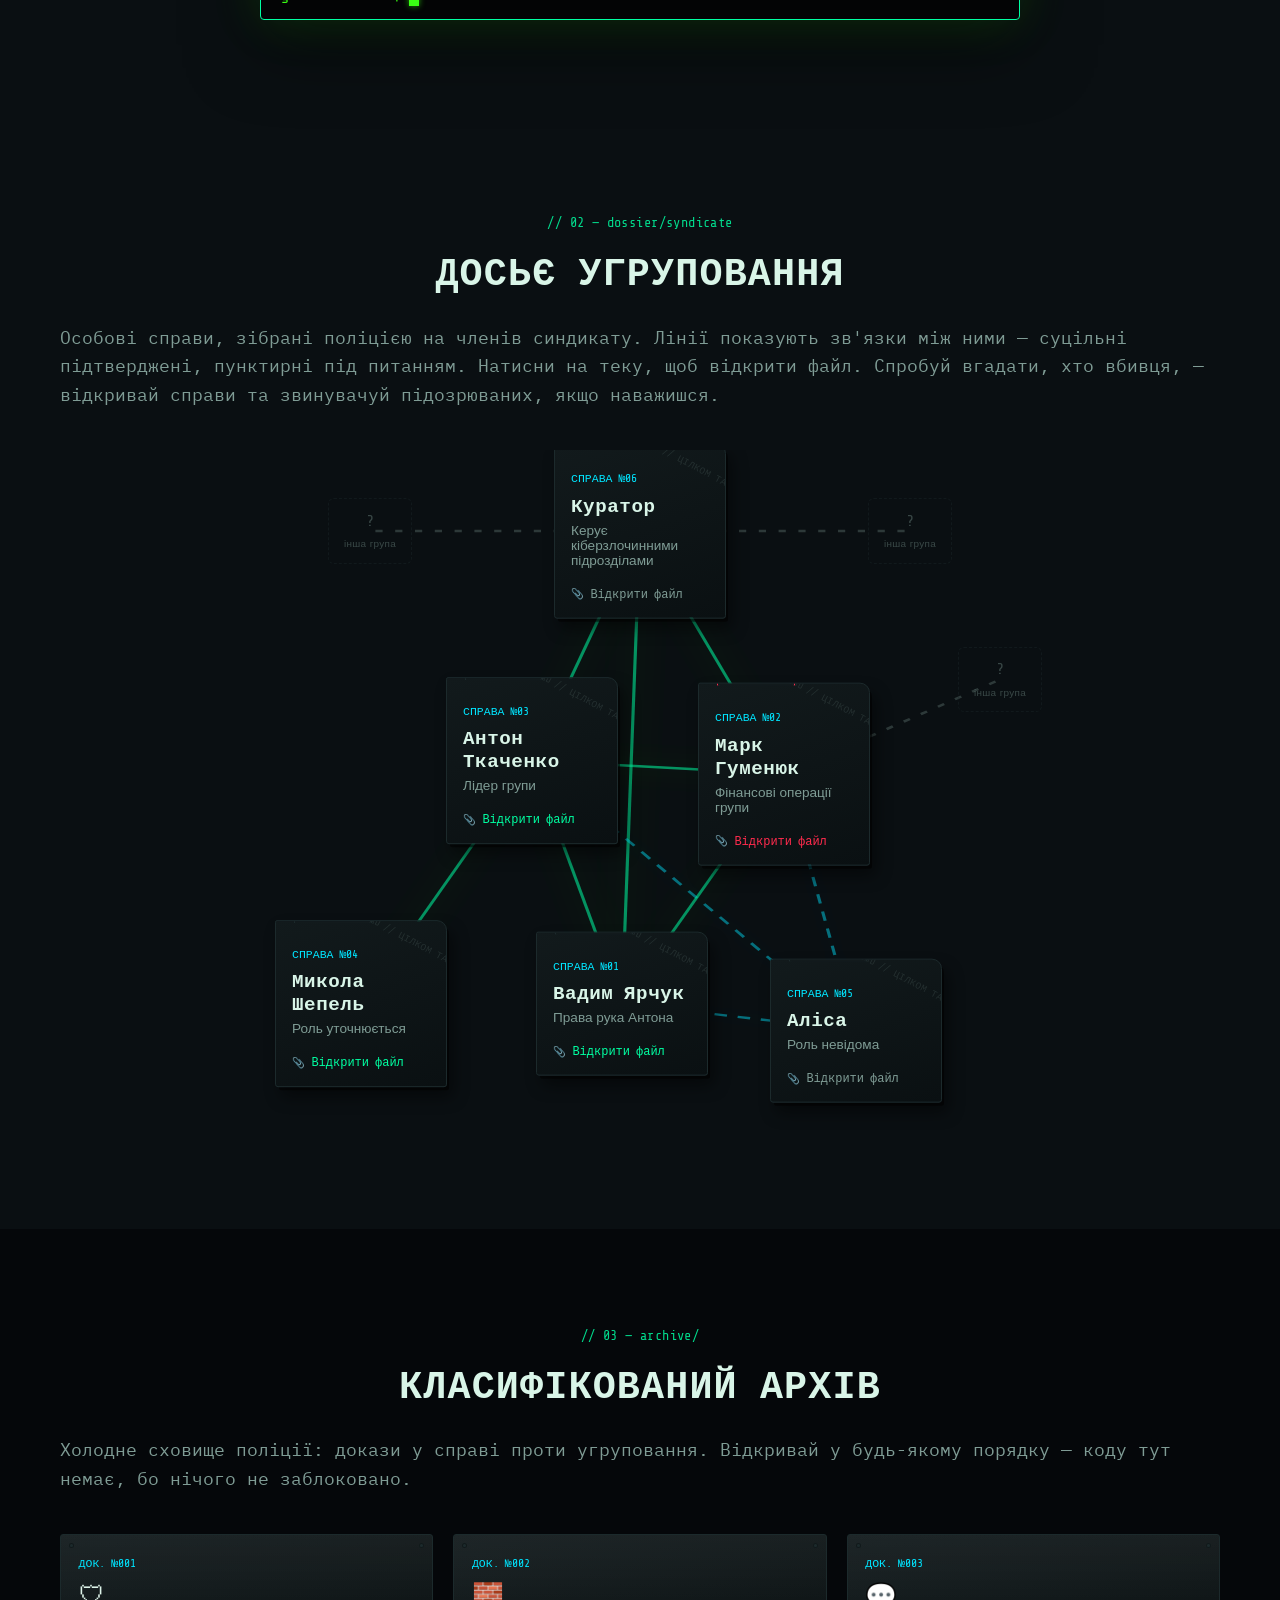
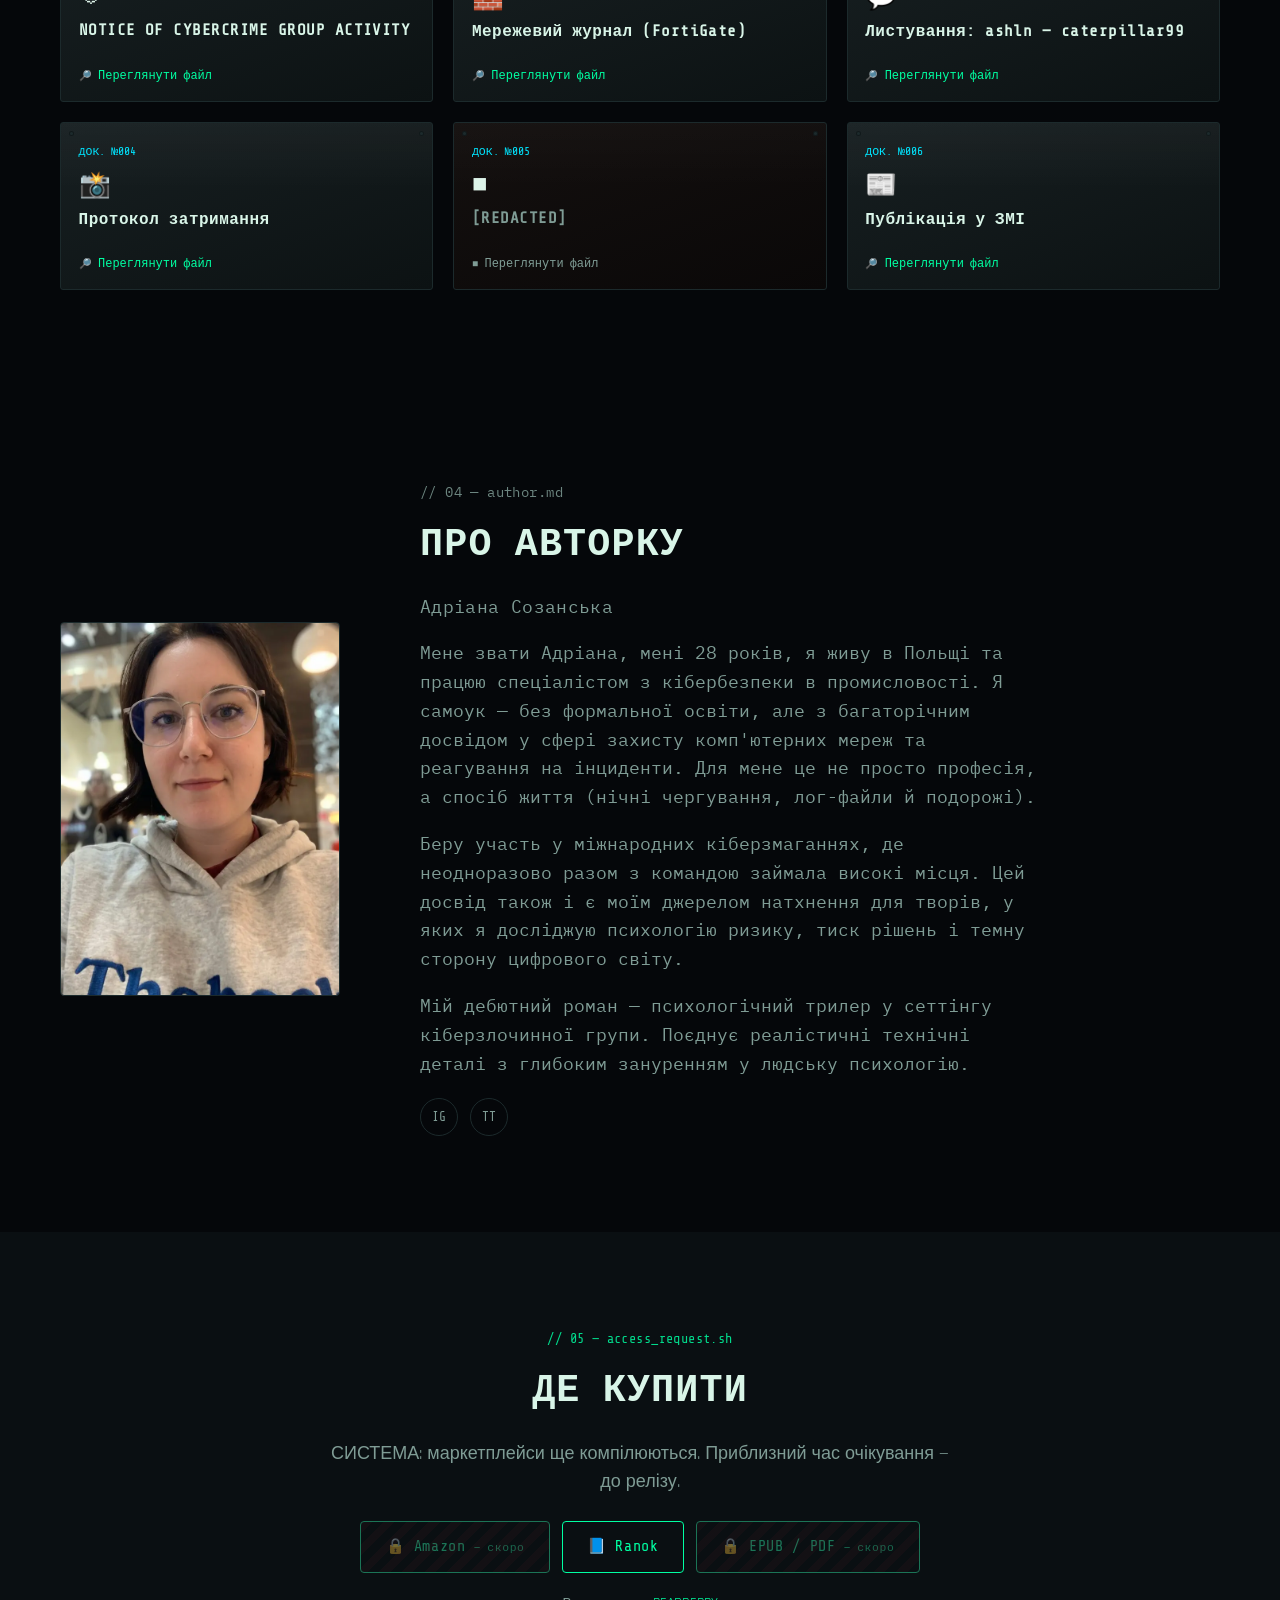
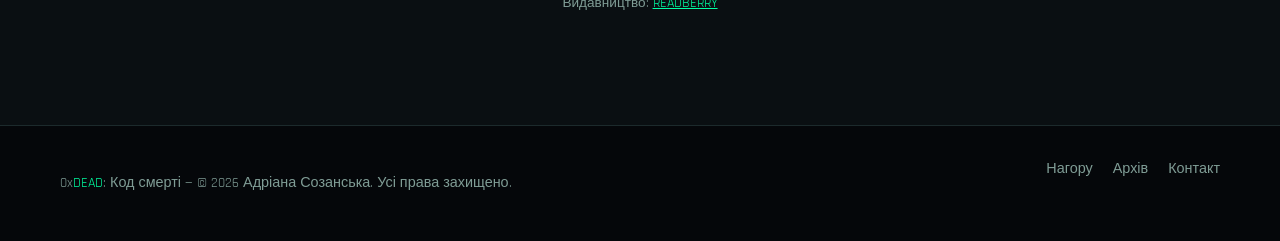
==== commit 60512d9f: "Track section reach, buy-link clicks, and archive file opens Adds section_reached (fired once per se" ====
--- a/index.html
+++ b/index.html
@@ -322,7 +322,7 @@
 
       <div class="buy-links">
         <span class="btn btn--ghost btn--disabled is-locked" title="Доступ обмежено до релізу">🔒 Amazon <small>— скоро</small></span>
-        <a href="https://www.ranok.com.ua/author/sozanska-adriana-6198.html?srsltid=AYCX9vKYWxGr4-RaDvSctpb7IGcSvH8eP-a-mn5FgnQ5Kt4bJjhAzZmU" class="btn btn--ghost" target="_blank" rel="noopener">📘 Ranok</a>
+        <a id="buyRanokLink" href="https://www.ranok.com.ua/author/sozanska-adriana-6198.html?srsltid=AYCX9vKYWxGr4-RaDvSctpb7IGcSvH8eP-a-mn5FgnQ5Kt4bJjhAzZmU" class="btn btn--ghost" target="_blank" rel="noopener">📘 Ranok</a>
         <span class="btn btn--ghost btn--disabled is-locked" title="Доступ обмежено до релізу">🔒 EPUB / PDF <small>— скоро</small></span>
       </div>
       <p class="buy-publisher">Видавництво: <a href="https://www.instagram.com/readberry_ua/" target="_blank" rel="noopener">READBERRY</a></p>
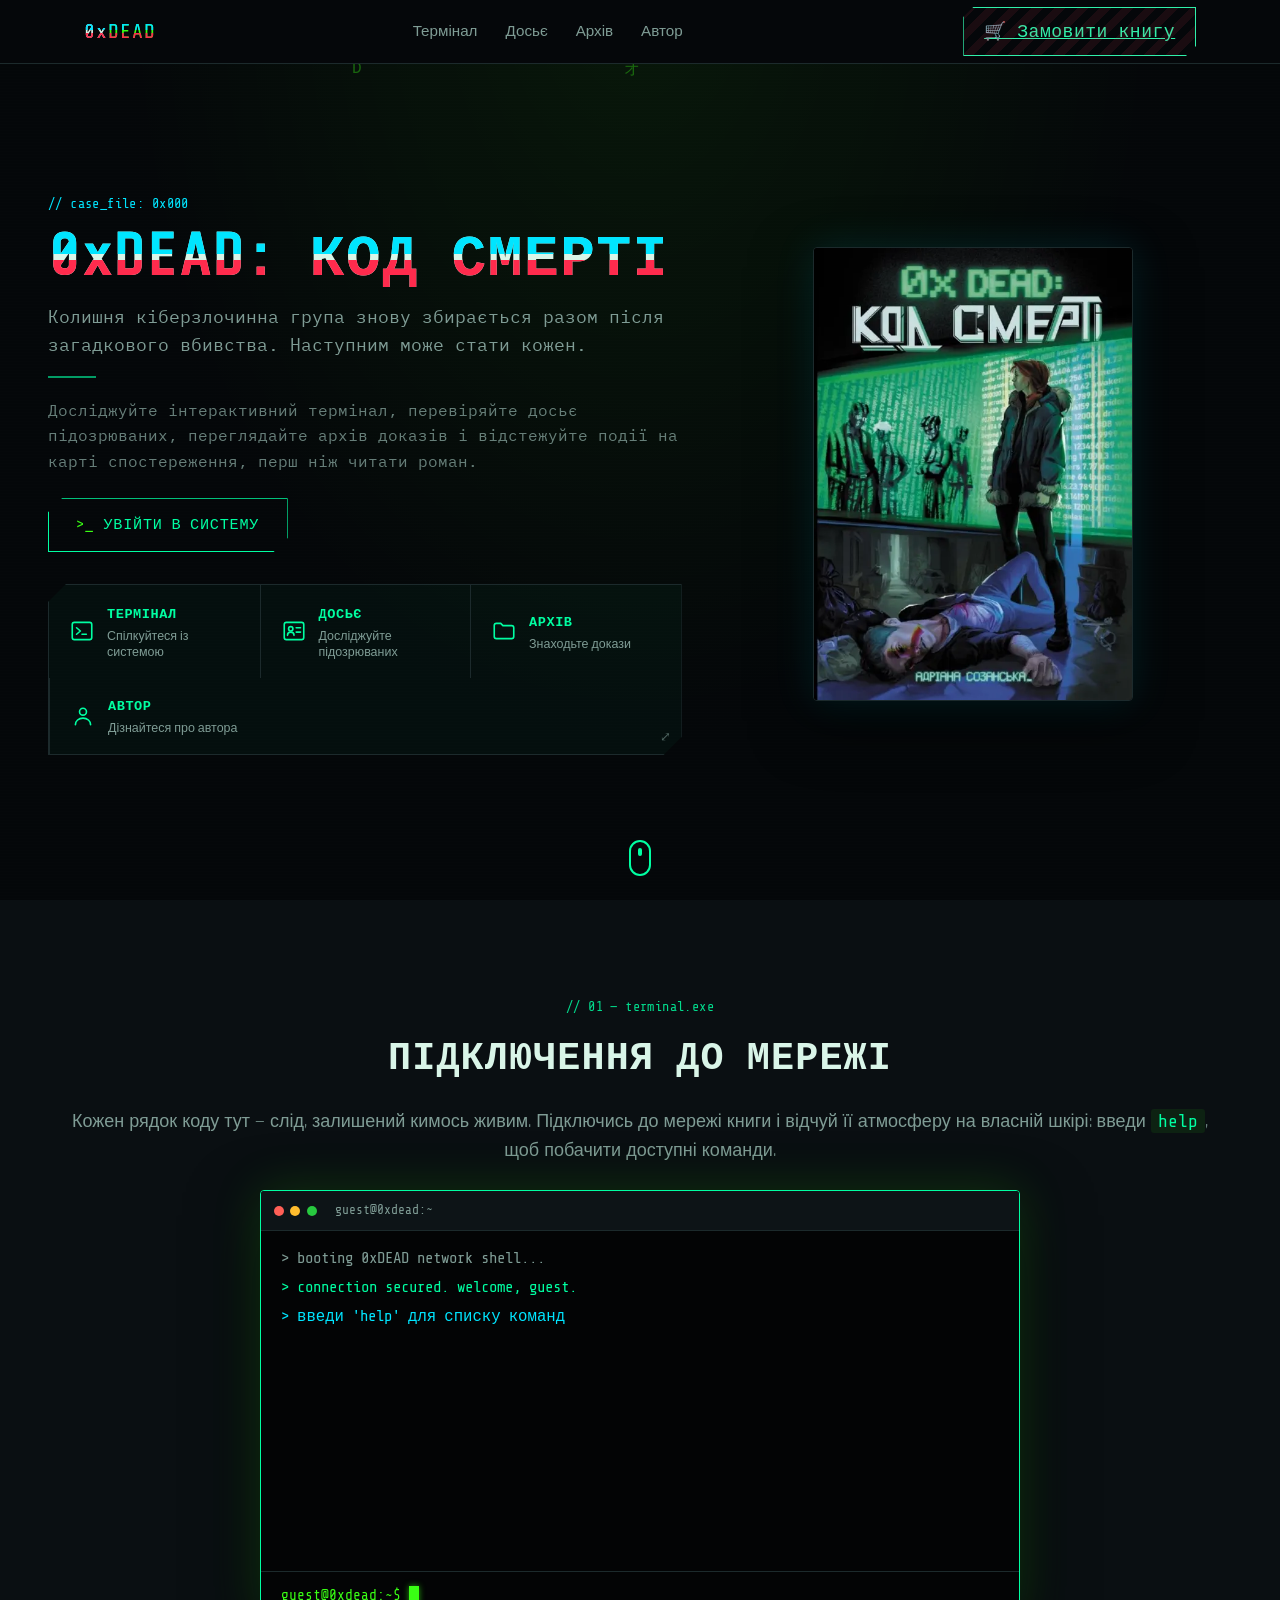
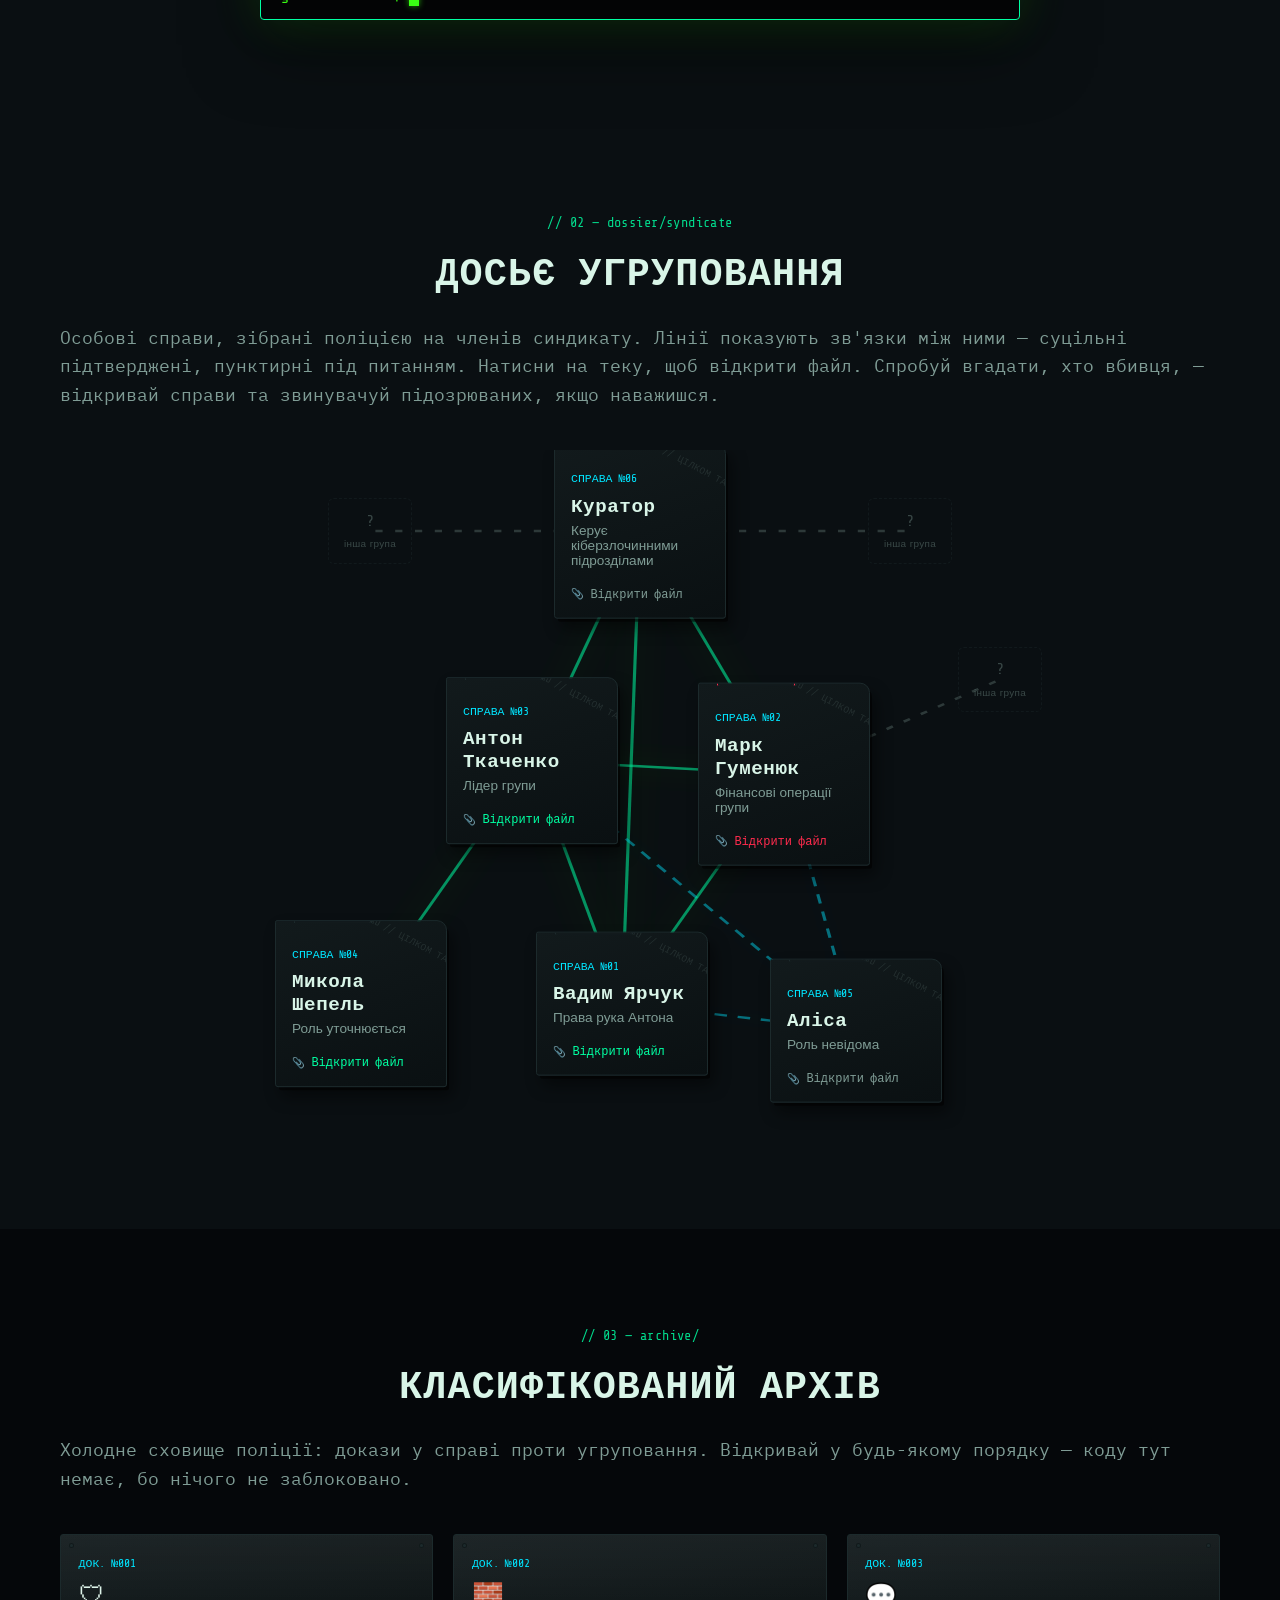
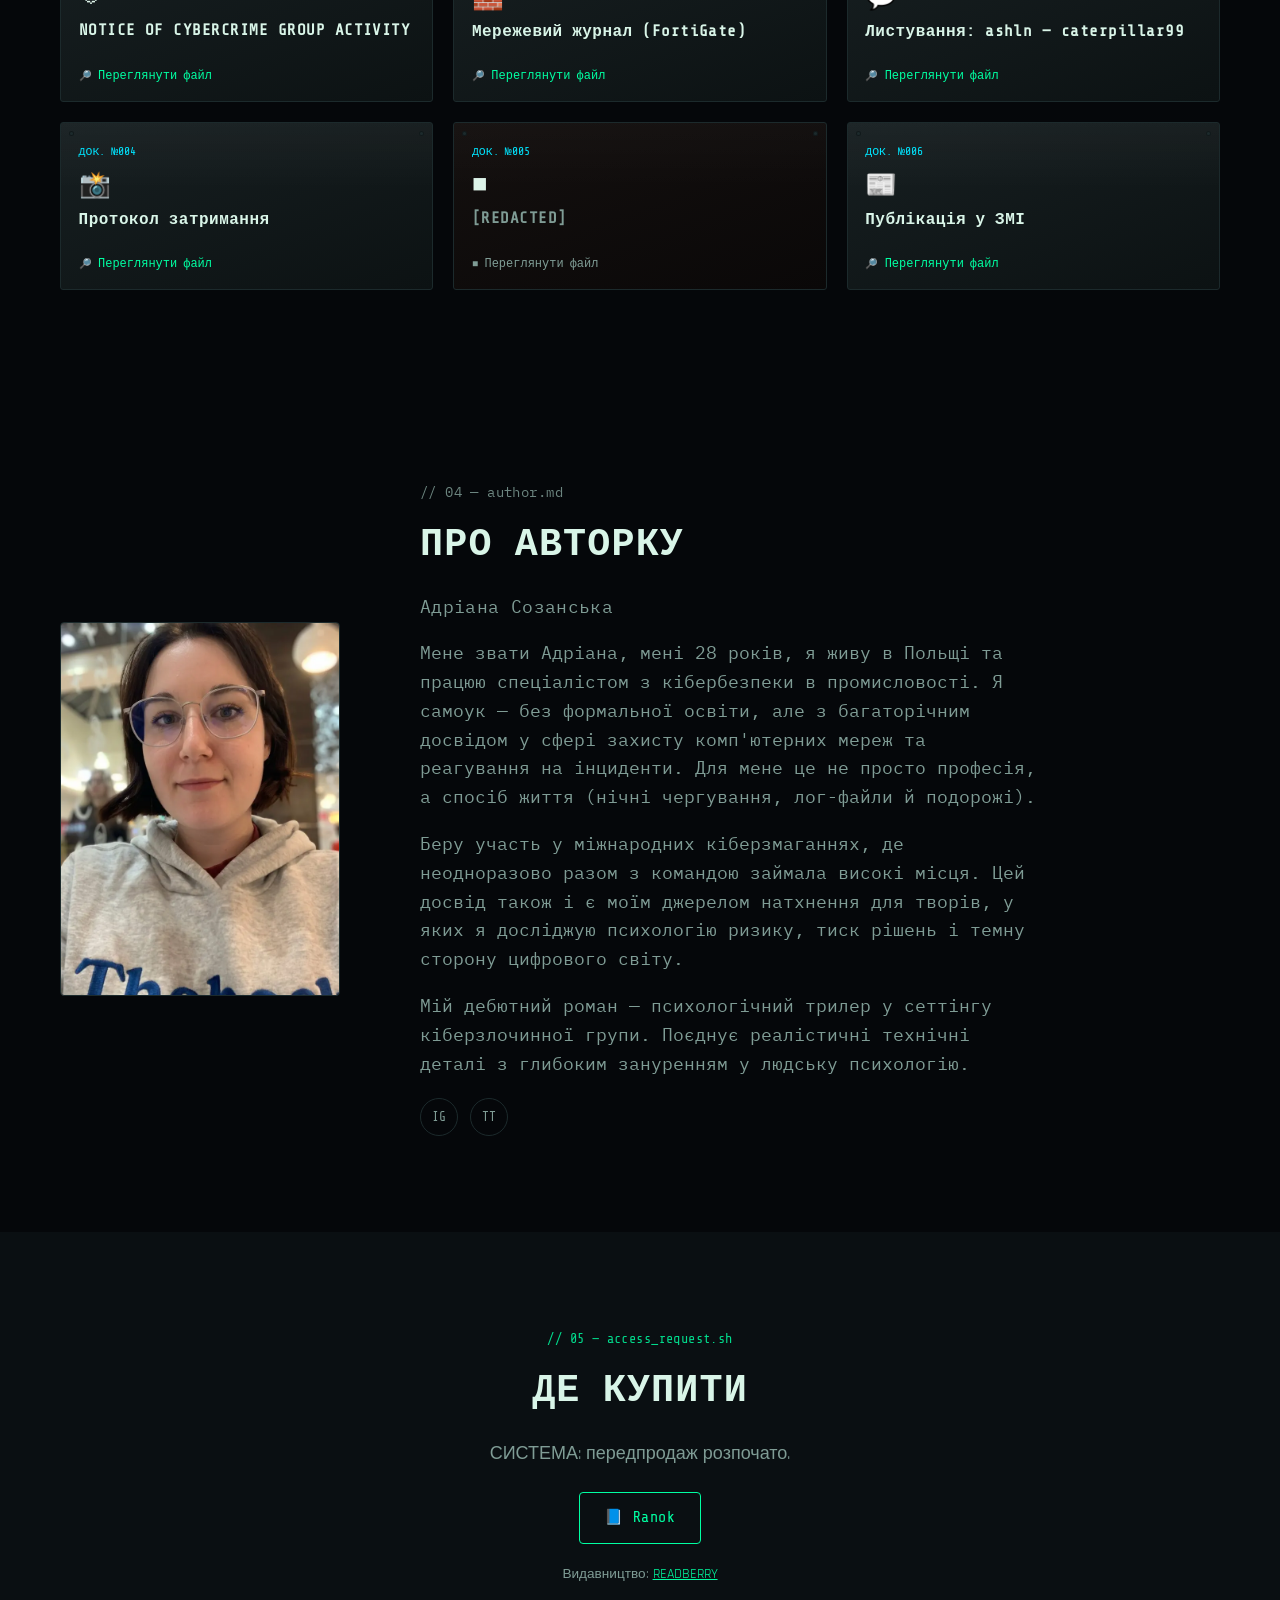
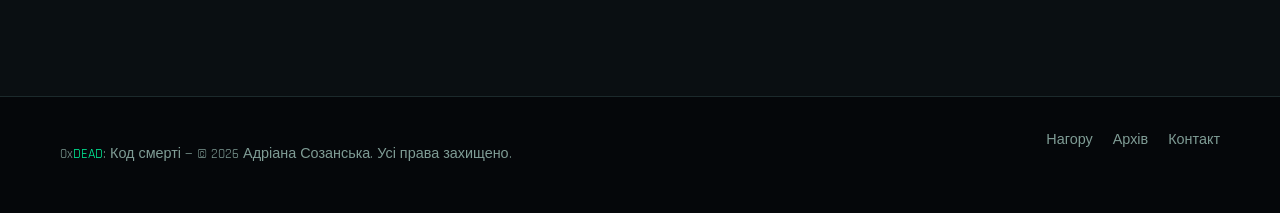
==== commit e0c953d0: "Point the buy section at the live Ranok preorder, drop other placeholders Preselling has started, so" ====
--- a/index.html
+++ b/index.html
@@ -318,12 +318,10 @@
     <div class="section__inner section__inner--center">
       <p class="section__eyebrow">// 05 — access_request.sh</p>
       <h2 class="section__title">Де купити</h2>
-      <p class="section__lede">СИСТЕМА: маркетплейси ще компілюються. Приблизний час очікування — до релізу.</p>
+      <p class="section__lede">СИСТЕМА: передпродаж розпочато.</p>
 
       <div class="buy-links">
-        <span class="btn btn--ghost btn--disabled is-locked" title="Доступ обмежено до релізу">🔒 Amazon <small>— скоро</small></span>
-        <a id="buyRanokLink" href="https://www.ranok.com.ua/author/sozanska-adriana-6198.html?srsltid=AYCX9vKYWxGr4-RaDvSctpb7IGcSvH8eP-a-mn5FgnQ5Kt4bJjhAzZmU" class="btn btn--ghost" target="_blank" rel="noopener">📘 Ranok</a>
-        <span class="btn btn--ghost btn--disabled is-locked" title="Доступ обмежено до релізу">🔒 EPUB / PDF <small>— скоро</small></span>
+        <a id="buyRanokLink" href="https://www.ranok.com.ua/info-0xdead-kod-smerti-53029.html" class="btn btn--ghost" target="_blank" rel="noopener">📘 Ranok</a>
       </div>
       <p class="buy-publisher">Видавництво: <a href="https://www.instagram.com/readberry_ua/" target="_blank" rel="noopener">READBERRY</a></p>
     </div>
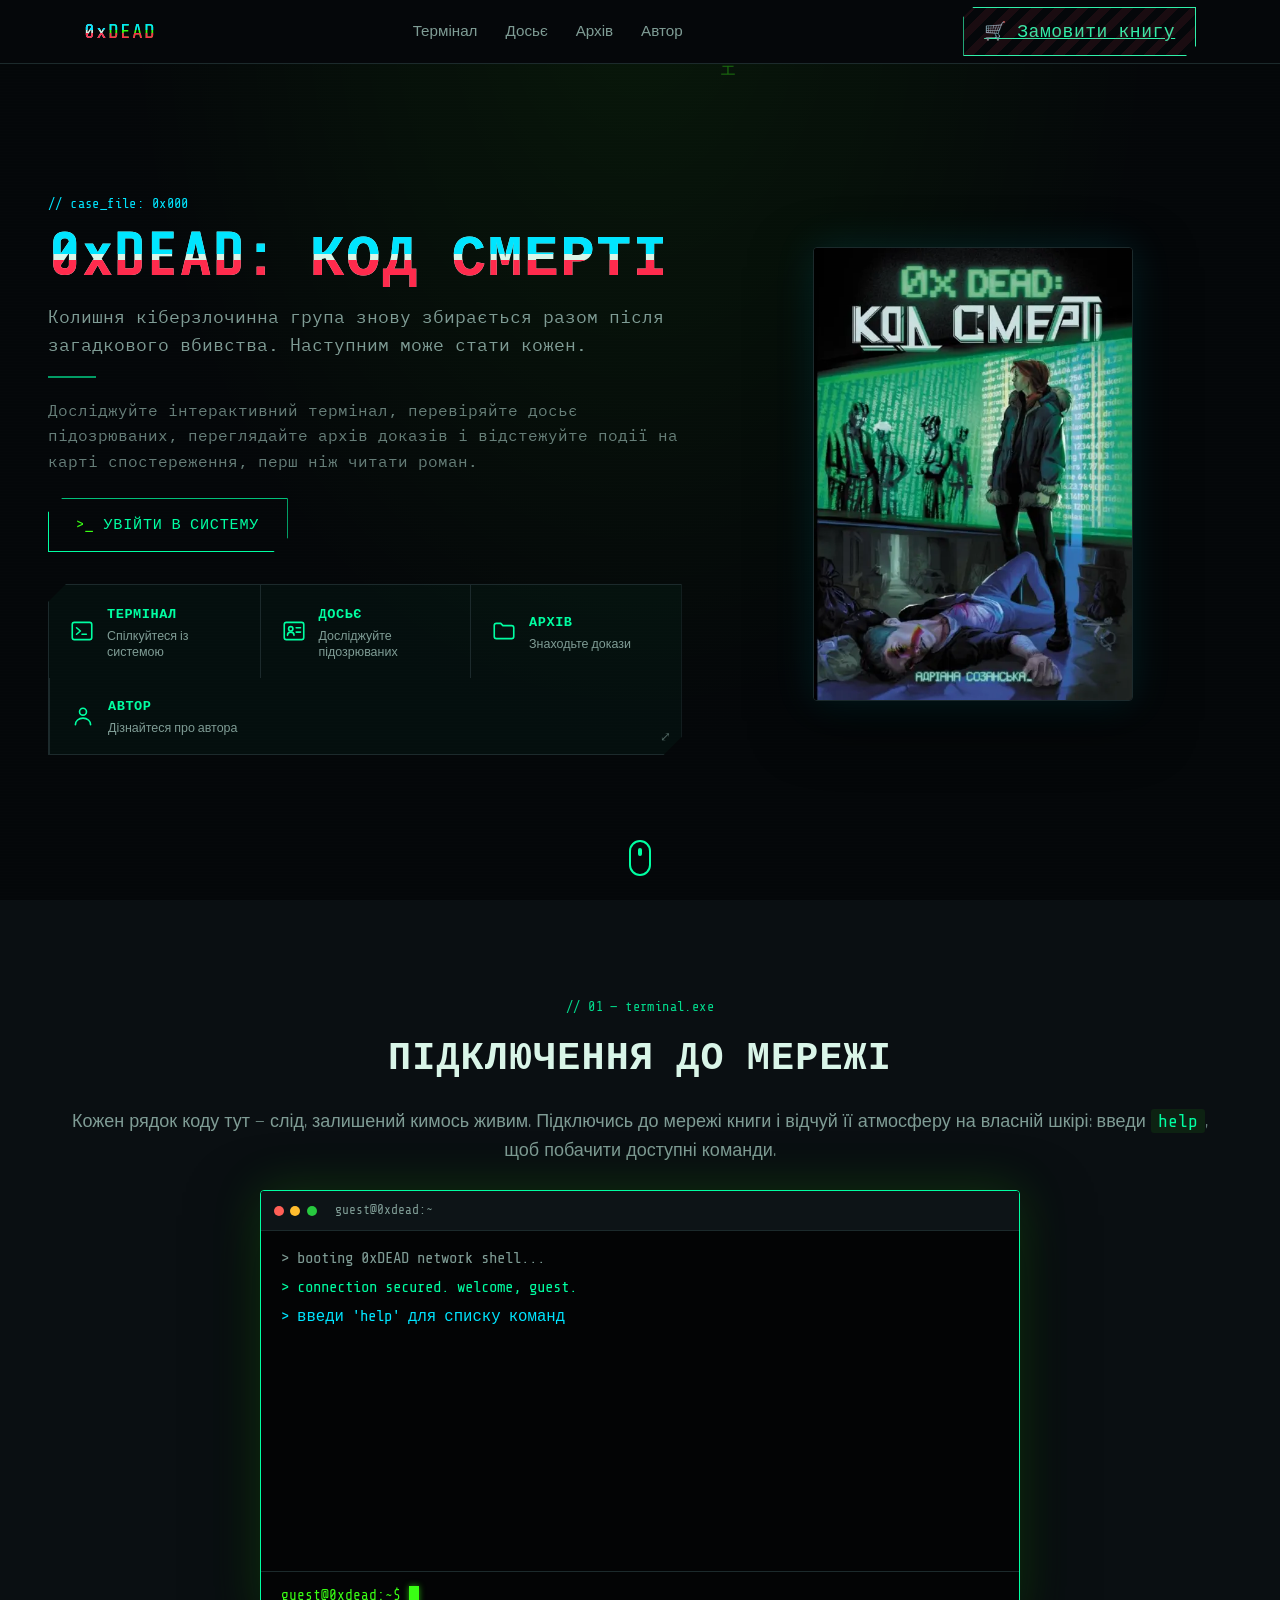
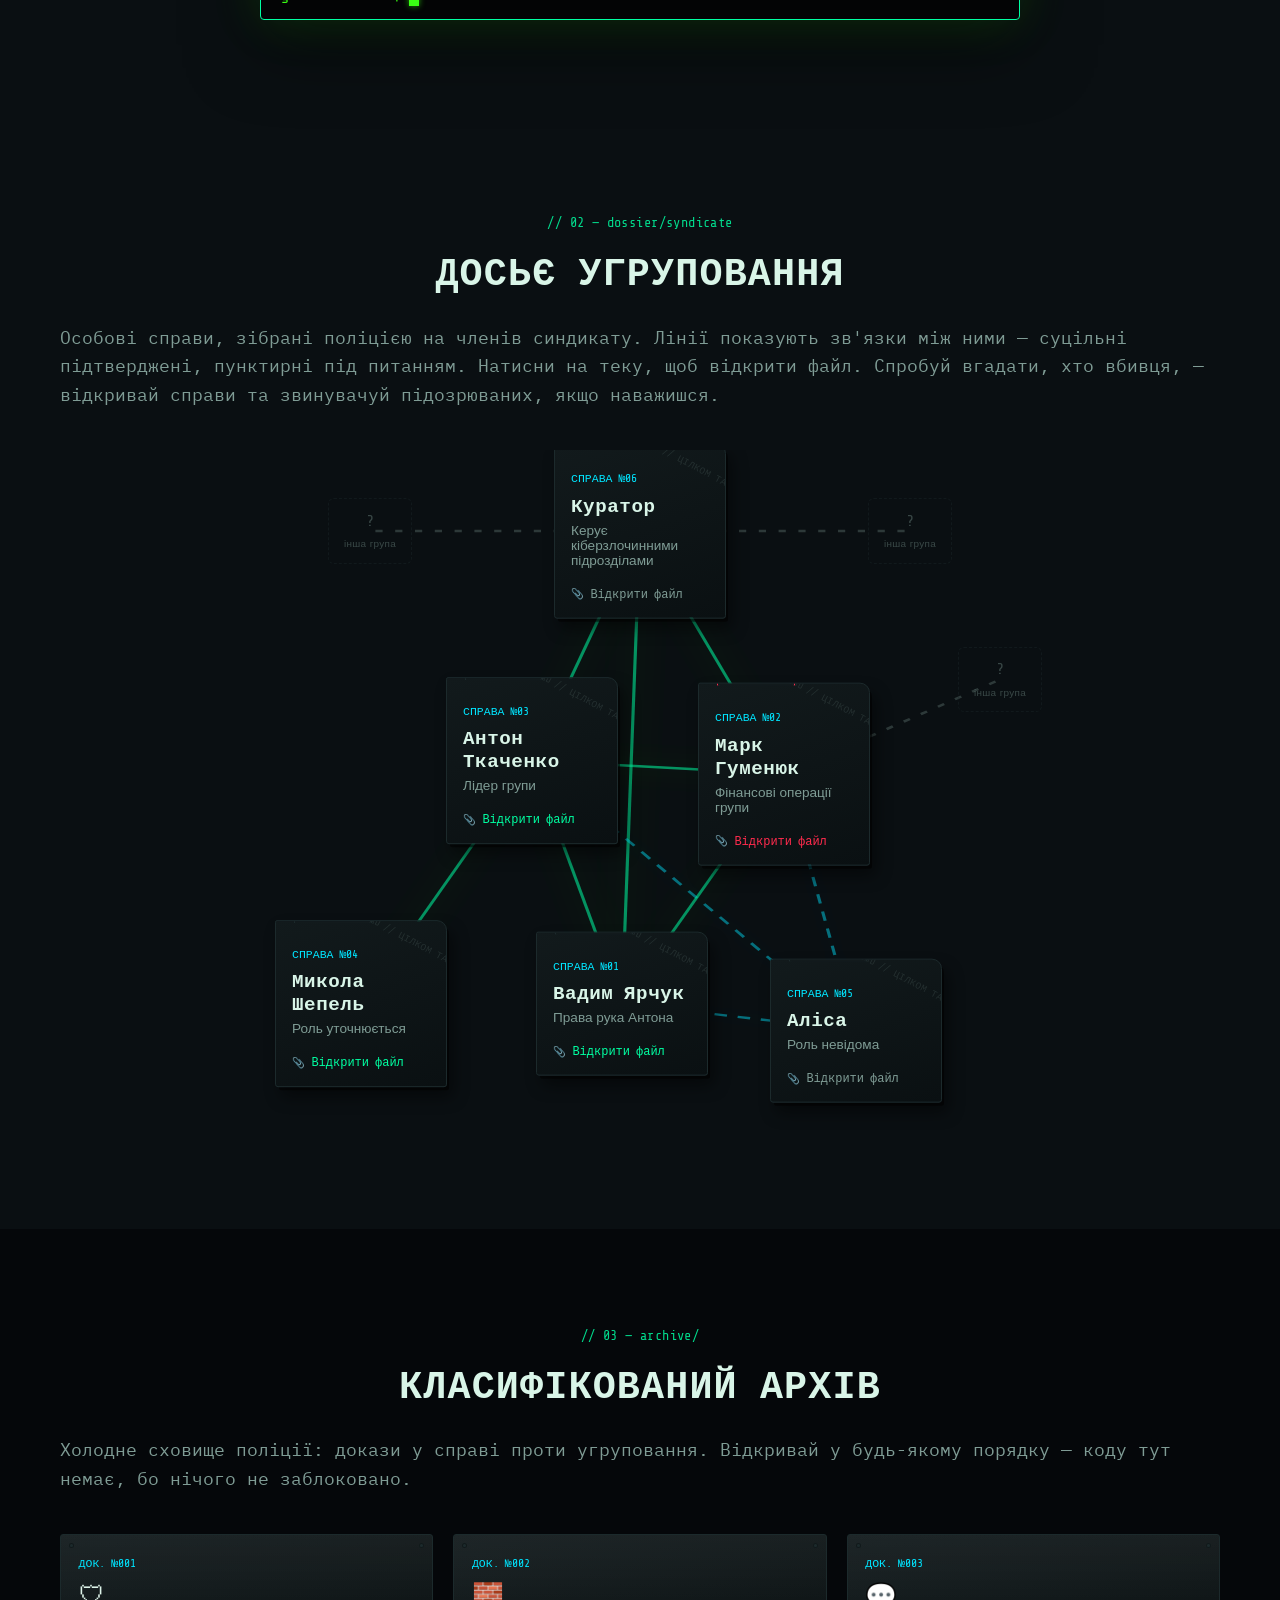
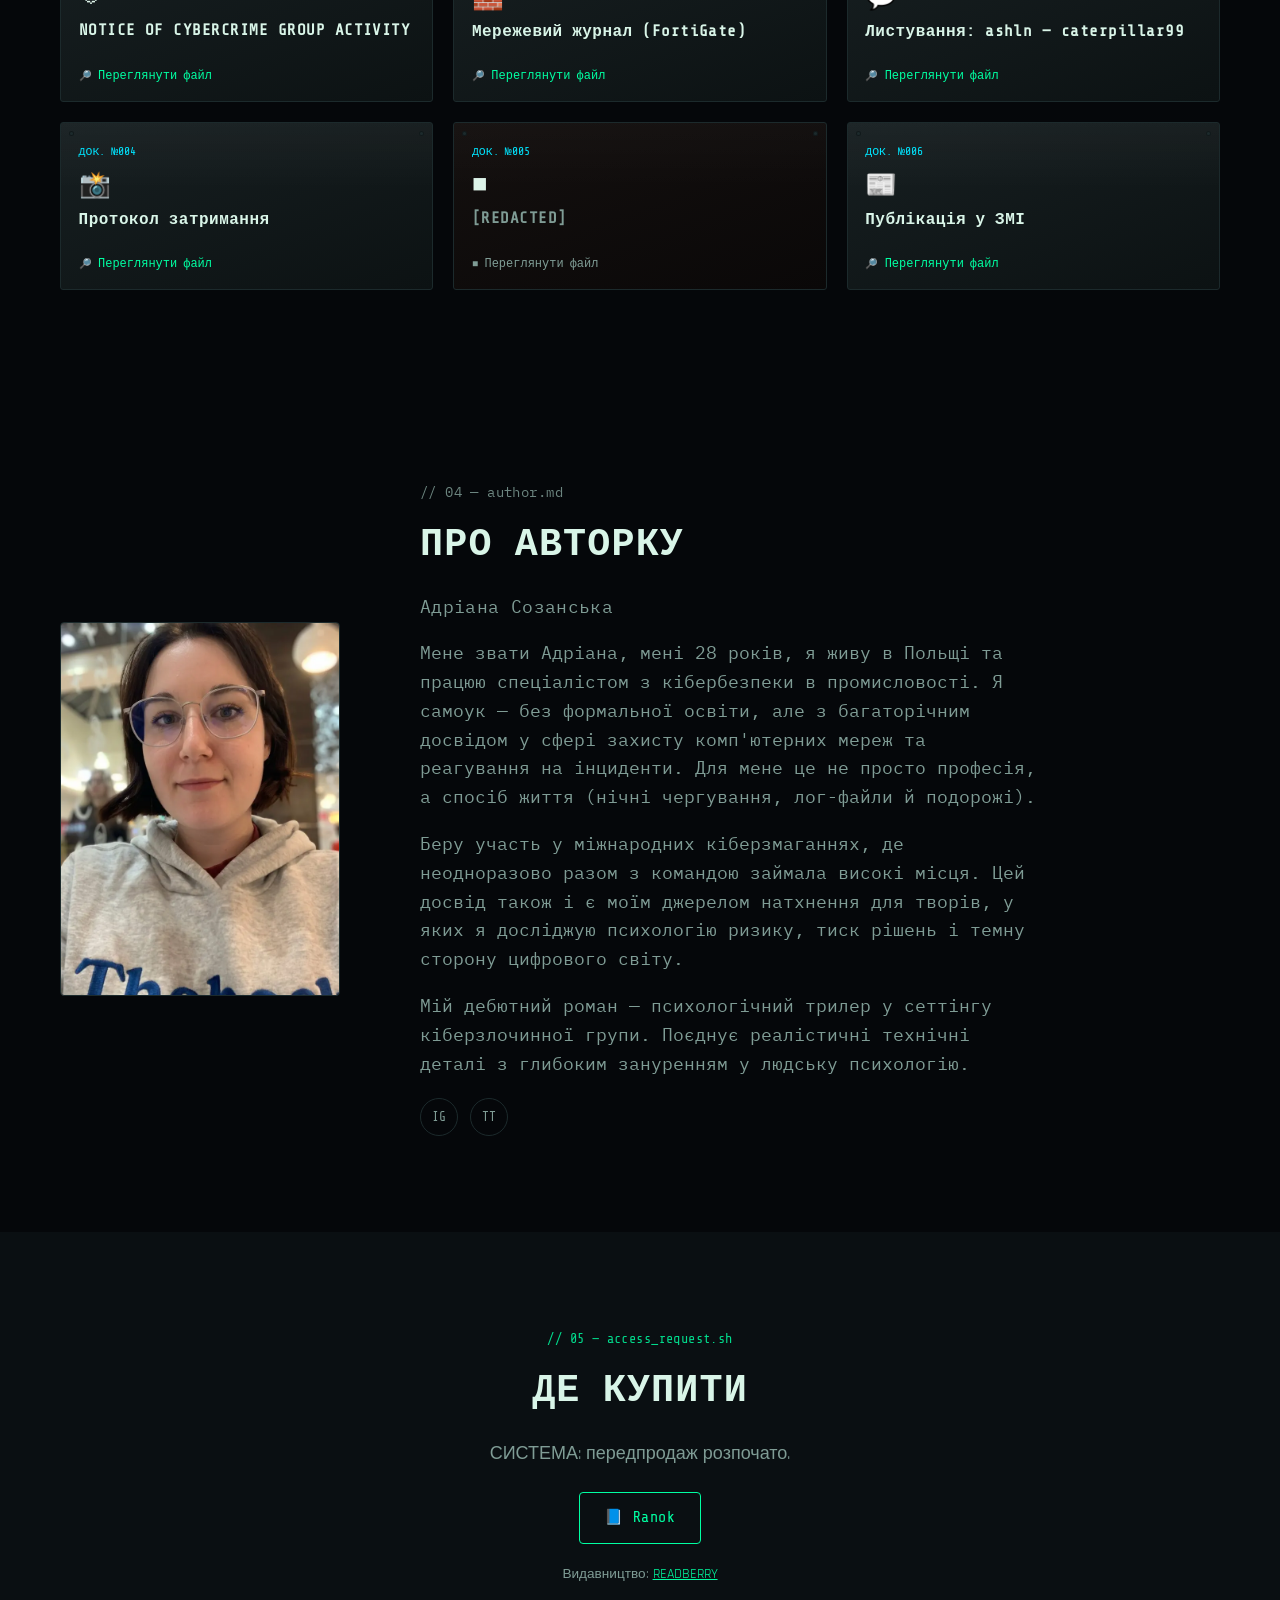
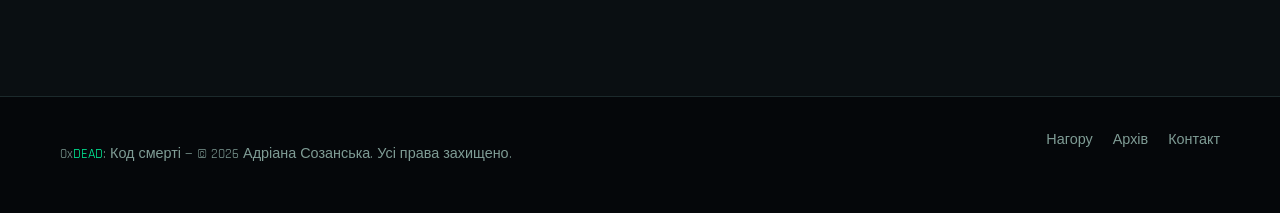
==== commit ca761b92: "Unlock the accuse-modal buy button, link it straight to Ranok Drops the locked/teaser styling now th" ====
--- a/index.html
+++ b/index.html
@@ -260,7 +260,7 @@
           <p class="accuse-modal__eyebrow">// system.response</p>
           <h3 class="accuse-modal__title">Не так швидко.</h3>
           <p class="accuse-modal__text">Думаєш, розкрити цю справу так просто? Правду дізнаєшся лише одним способом.</p>
-          <a href="#buy" class="btn btn--primary is-locked" id="accuseBuyLink" title="Доступ обмежено до релізу">🔒 Дізнатися правду — замовити книгу</a>
+          <a href="https://www.ranok.com.ua/info-0xdead-kod-smerti-53029.html" class="btn btn--primary" id="accuseBuyLink" target="_blank" rel="noopener">📘 Дізнатися правду — замовити книгу</a>
         </div>
       </div>
     </div>
